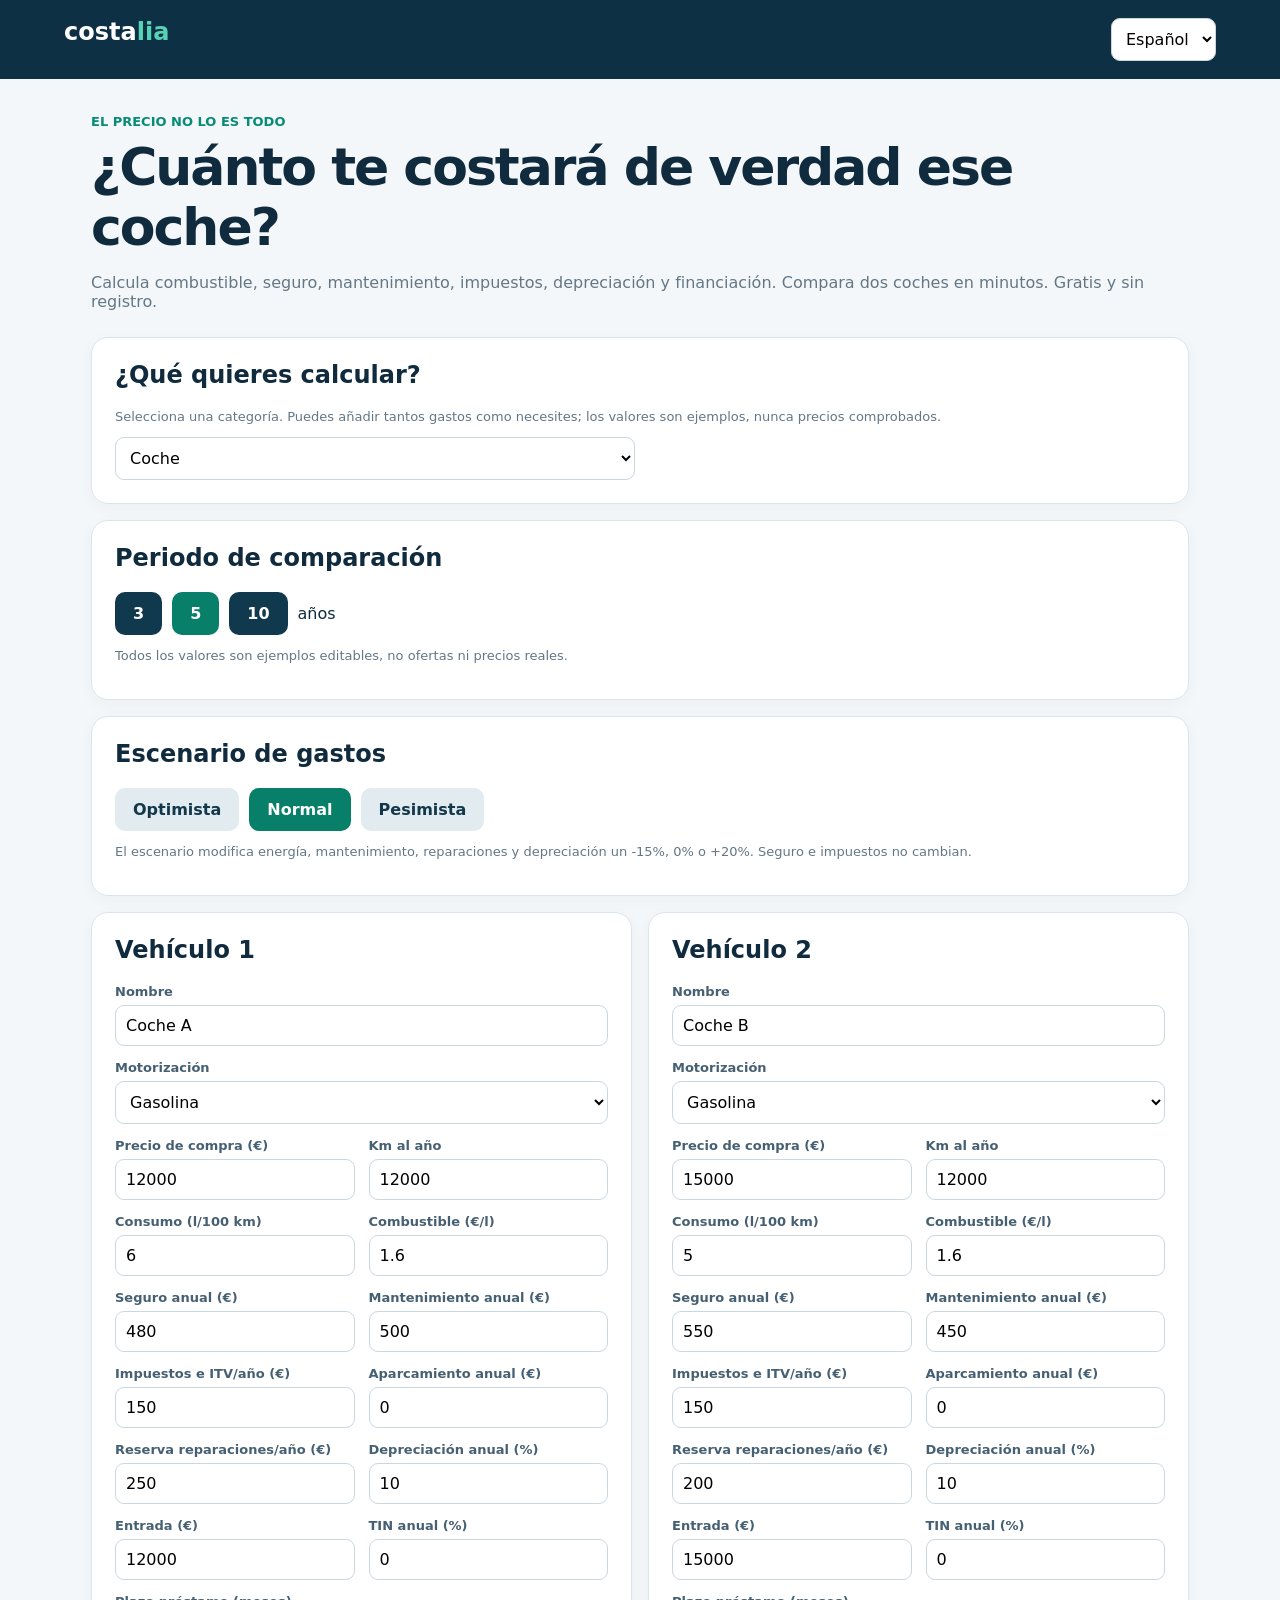
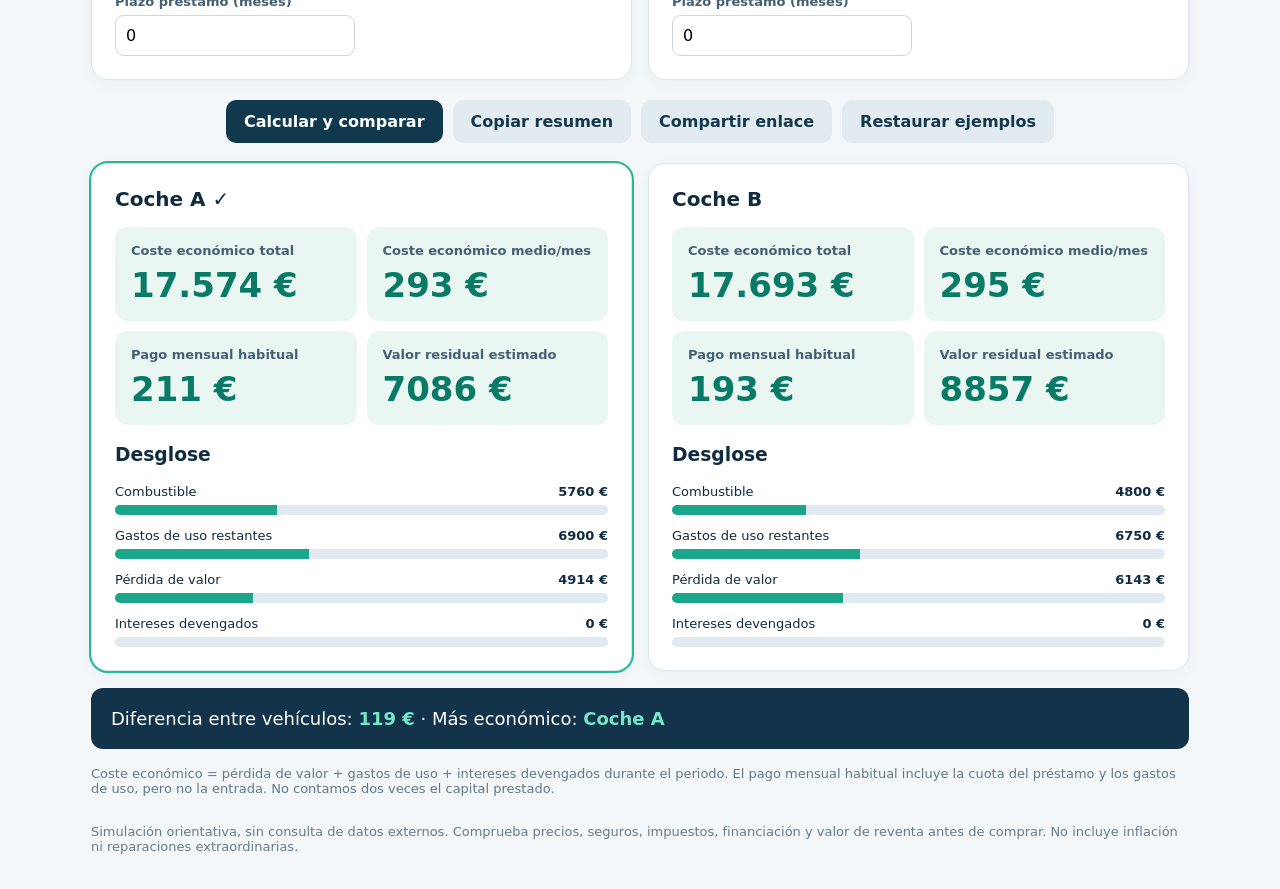
==== index.html @ 15e5c31d "Fix startup order for universal cost calculator" ====
<!doctype html><html lang="es"><head><meta charset="utf-8"><meta name="viewport" content="width=device-width,initial-scale=1"><title>Costalia | Descubre lo que cuesta de verdad</title><meta name="description" content="Calcula el coste real de coches, motos, vivienda, tecnología, electrodomésticos y cualquier compra. Compara opciones."><style>
*{box-sizing:border-box}body{margin:0;background:#f4f7f9;color:#102b3d;font:16px system-ui,sans-serif}header{background:#0e3045;color:white;padding:18px 5%;display:flex;justify-content:space-between}header strong{font-size:24px}header strong span{color:#55d3b4}select,button,input{font:inherit}select,input{width:100%;padding:10px;border:1px solid #cbd7df;border-radius:9px;background:white}header select{width:auto}main{max-width:1130px;margin:35px auto;padding:0 16px}h1{font-size:clamp(30px,5vw,52px);letter-spacing:-2px;margin:8px 0}h2{margin-top:0}.muted,.note{color:#647785}.note{font-size:13px}.hero{margin-bottom:26px}.eyebrow{font-size:13px;color:#078b75;font-weight:800;text-transform:uppercase}.cards{display:grid;grid-template-columns:repeat(2,minmax(0,1fr));gap:16px}.panel{background:white;border-radius:17px;padding:23px;border:1px solid #dce5eb;box-shadow:0 4px 16px #172d4109}.fields{display:grid;grid-template-columns:repeat(2,minmax(0,1fr));gap:14px}label{font-size:13px;font-weight:650;display:block;color:#466073;margin-bottom:6px}.wide{grid-column:span 2}.row{display:flex;gap:10px;align-items:center;flex-wrap:wrap}.actions{justify-content:center;margin:20px 0}button{border:0;border-radius:10px;background:#11394d;color:white;padding:12px 18px;cursor:pointer;font-weight:700}.ghost{background:#e1ebf0;color:#14384b}.active{background:#087f69}.metric{padding:16px;border-radius:12px;background:#eaf6f2}.metric strong{display:block;font-size:clamp(23px,3vw,34px);color:#087a65;margin-top:7px}.results{margin-top:18px}.result-card h2{font-size:20px}.stats{display:grid;grid-template-columns:1fr 1fr;gap:10px}.winner{outline:2px solid #26b995}.bar{height:10px;background:#e1eaf0;border-radius:8px;overflow:hidden}.bar i{height:100%;display:block;background:#1ba58b}.line{display:flex;justify-content:space-between;font-size:13px;margin:13px 0 6px}.summary{background:#123349;color:white;padding:20px;border-radius:12px;margin:17px 0;font-size:18px}.summary b{color:#76e6c9}.warning{background:#fff5db;padding:16px;border-radius:10px}.foot{font-size:13px;color:#687b88;margin:28px 0}@media(max-width:720px){.cards{grid-template-columns:1fr}.panel{padding:17px}}
</style></head><body><header><strong>costa<span>lia</span></strong><select id="lang" aria-label="Language"><option value="es">Español</option><option value="ca">Català</option><option value="en">English</option></select></header><main>
<div class="hero"><div class="eyebrow" data-t="sub">El precio no lo es todo</div><h1 data-t="title">¿Cuánto te costará de verdad ese coche?</h1><p class="muted" data-t="intro">Calcula combustible, seguro, mantenimiento, impuestos, depreciación y financiación. Compara dos coches en minutos. Gratis y sin registro.</p></div>
<div class="panel" style="margin-bottom:16px"><h2 id="categoryTitle">¿Qué quieres calcular?</h2><p class="note" id="categoryHelp">Elige una categoría o usa el modo personalizado para cualquier compra.</p><div class="row"><select id="category" aria-label="Categoría" style="max-width:520px"></select><button id="addExpense" class="ghost" style="display:none">+ Añadir gasto</button></div></div><div class="panel"><h2 data-t="period">Periodo de comparación</h2><div class="row" id="periodButtons"><button data-y="3">3</button><button data-y="5" class="active">5</button><button data-y="10">10</button><span data-t="years">años</span></div><p class="note" data-t="examples">Todos los valores son ejemplos editables, no ofertas ni precios reales.</p></div>
<div class="panel" style="margin-top:16px"><h2 id="scenarioTitle">Escenario de gastos</h2><div class="row" id="scenarios"><button data-s="low" class="ghost">Optimista</button><button data-s="normal" class="active">Normal</button><button data-s="high" class="ghost">Pesimista</button></div><p class="note" id="scenarioNote">El escenario cambia el coste de energía, mantenimiento, reparaciones y la tasa de depreciación un -15%, 0% o +20%. No modifica el seguro ni los impuestos.</p></div><div id="forms" class="cards" style="margin-top:16px"></div><div id="generalForms" class="cards" style="margin-top:16px;display:none"></div><div class="row actions"><button id="calc" data-t="calculate">Calcular y comparar</button><button id="copy" class="ghost" data-t="copy">Copiar resumen</button><button id="share" class="ghost">Compartir enlace</button><button id="reset" class="ghost" data-t="reset">Restaurar ejemplos</button></div><div id="result" aria-live="polite"></div>
<p class="foot" data-t="legal">Simulación orientativa, sin consulta de datos externos. Comprueba precios, seguros, impuestos, financiación y valor de reventa antes de comprar. No incluye inflación ni reparaciones extraordinarias.</p></main><script>
const dict={
es:{sub:"El precio no lo es todo",title:"¿Cuánto te costará de verdad ese coche?",intro:"Calcula combustible, seguro, mantenimiento, impuestos, depreciación y financiación. Compara dos coches en minutos. Gratis y sin registro.",period:"Periodo de comparación",years:"años",examples:"Todos los valores son ejemplos editables, no ofertas ni precios reales.",calculate:"Calcular y comparar",copy:"Copiar resumen",reset:"Restaurar ejemplos",legal:"Simulación orientativa, sin consulta de datos externos. Comprueba precios, seguros, impuestos, financiación y valor de reventa antes de comprar. No incluye inflación ni reparaciones extraordinarias.",car:"Vehículo",name:"Nombre",price:"Precio de compra (€)",km:"Km al año",cons:"Consumo (l/100 km)",fuel:"Combustible (€/l)",insurance:"Seguro anual (€)",maintenance:"Mantenimiento anual (€)",tax:"Impuestos e ITV/año (€)",parking:"Aparcamiento anual (€)",repairs:"Reserva reparaciones/año (€)",deprec:"Depreciación anual (%)",down:"Entrada (€)",apr:"TIN anual (%)",term:"Plazo préstamo (meses)",total:"Coste económico total",monthly:"Coste económico medio/mes",cash:"Pago mensual habitual",residual:"Valor residual estimado",breakdown:"Desglose",fuelCost:"Combustible",other:"Gastos de uso restantes",loss:"Pérdida de valor",interest:"Intereses devengados",saving:"Diferencia entre vehículos",cheaper:"Más económico",formula:"Coste económico = pérdida de valor + gastos de uso + intereses devengados durante el periodo. El pago mensual habitual incluye la cuota del préstamo y los gastos de uso, pero no la entrada. No contamos dos veces el capital prestado.",invalid:"Revisa los campos: importes negativos, entrada mayor que el precio o préstamo sin plazo no son válidos.",copied:"¡Copiado!"},
ca:{sub:"El preu no ho és tot",title:"Quant et costarà de veritat aquest cotxe?",intro:"Calcula combustible, assegurança, manteniment, impostos, depreciació i finançament. Compara dos cotxes en minuts. Gratuït i sense registre.",period:"Període de comparació",years:"anys",examples:"Tots els valors són exemples editables, no ofertes ni preus reals.",calculate:"Calcula i compara",copy:"Copia el resum",reset:"Restaura exemples",legal:"Simulació orientativa, sense consulta de dades externes. Comprova preus, assegurances, impostos, finançament i valor de revenda abans de comprar. No inclou inflació ni reparacions extraordinàries.",car:"Vehicle",name:"Nom",price:"Preu de compra (€)",km:"Km anuals",cons:"Consum (l/100 km)",fuel:"Combustible (€/l)",insurance:"Assegurança anual (€)",maintenance:"Manteniment anual (€)",tax:"Impostos i ITV/any (€)",parking:"Aparcament anual (€)",repairs:"Reserva reparacions/any (€)",deprec:"Depreciació anual (%)",down:"Entrada (€)",apr:"TIN anual (%)",term:"Termini préstec (mesos)",total:"Cost econòmic total",monthly:"Cost econòmic mitjà/mes",cash:"Pagament mensual habitual",residual:"Valor residual estimat",breakdown:"Desglossament",fuelCost:"Combustible",other:"Altres despeses d'ús",loss:"Pèrdua de valor",interest:"Interessos meritats",saving:"Diferència entre vehicles",cheaper:"Més econòmic",formula:"Cost econòmic = pèrdua de valor + despeses d'ús + interessos meritats durant el període. El pagament mensual habitual inclou la quota del préstec i les despeses d'ús, però no l'entrada. No comptem dues vegades el capital prestat.",invalid:"Revisa els camps: imports negatius, entrada superior al preu o préstec sense termini no són vàlids.",copied:"Copiat!"},
en:{sub:"Purchase price isn't everything",title:"What will that car really cost?",intro:"Estimate fuel, insurance, maintenance, taxes, depreciation and financing. Compare two cars in minutes. Free, no signup.",period:"Comparison period",years:"years",examples:"All numbers are editable examples, not live quotes.",calculate:"Calculate and compare",copy:"Copy summary",reset:"Reset examples",legal:"Illustrative estimate, no live data. Verify prices, insurance, taxes, financing and resale values before buying. Excludes inflation and unexpected repairs.",car:"Vehicle",name:"Name",price:"Purchase price (€)",km:"Km per year",cons:"Fuel use (l/100 km)",fuel:"Fuel (€/l)",insurance:"Annual insurance (€)",maintenance:"Annual maintenance (€)",tax:"Taxes and inspections/year (€)",parking:"Annual parking (€)",repairs:"Repairs allowance/year (€)",deprec:"Annual depreciation (%)",down:"Down payment (€)",apr:"Annual nominal rate (%)",term:"Loan term (months)",total:"Total economic cost",monthly:"Average economic cost/month",cash:"Typical monthly cash payment",residual:"Estimated resale value",breakdown:"Breakdown",fuelCost:"Fuel",other:"Other running costs",loss:"Depreciation",interest:"Accrued interest",saving:"Difference between vehicles",cheaper:"Cheaper vehicle",formula:"Economic cost = depreciation + running expenses + interest accrued during the period. Typical monthly cash payment includes loan payments and running expenses but excludes the down payment. Loan principal is not counted twice.",invalid:"Check your fields: negative amounts, down payment above the price or a loan without a term are invalid.",copied:"Copied!"}};
const base=[{name:"Coche A",price:12000,km:12000,cons:6,fuel:1.6,insurance:480,maintenance:500,tax:150,parking:0,repairs:250,deprec:10,down:12000,apr:0,term:0},{name:"Coche B",price:15000,km:12000,cons:5,fuel:1.6,insurance:550,maintenance:450,tax:150,parking:0,repairs:200,deprec:10,down:15000,apr:0,term:0}];
let vehicles=JSON.parse(JSON.stringify(base)),years=5,lang="es",latest=[],scenario="normal";
const el=id=>document.getElementById(id),t=k=>dict[lang][k],keys=["price","km","cons","fuel","insurance","maintenance","tax","parking","repairs","deprec","down","apr","term"],money=v=>new Intl.NumberFormat(lang==="ca"?"ca-ES":lang==="en"?"en-IE":"es-ES",{style:"currency",currency:"EUR",maximumFractionDigits:0}).format(v);
const esc=v=>String(v).replace(/[&<>"']/g,s=>({"&":"&amp;","<":"&lt;",">":"&gt;",'"':"&quot;","'":"&#39;"}[s]));
const driveModes={es:{gasolina:"Gasolina",diesel:"Diésel",electric:"Eléctrico"},ca:{gasolina:"Gasolina",diesel:"Dièsel",electric:"Elèctric"},en:{gasolina:"Petrol",diesel:"Diesel",electric:"Electric"}};
const scenarioNames={es:{low:"Optimista",normal:"Normal",high:"Pesimista"},ca:{low:"Optimista",normal:"Normal",high:"Pessimista"},en:{low:"Optimistic",normal:"Normal",high:"Pessimistic"}};
const scenFactor={low:0.85,normal:1,high:1.2};
const electricityLabels={es:["Consumo (kWh/100 km)","Electricidad (€/kWh)"],ca:["Consum (kWh/100 km)","Electricitat (€/kWh)"],en:["Consumption (kWh/100 km)","Electricity (€/kWh)"]};
function renderForms(){el("forms").innerHTML=vehicles.map((v,i)=>`<section class="panel"><h2>${t("car")} ${i+1}</h2><div class="fields"><div class="wide"><label for="name${i}">${t("name")}</label><input id="name${i}" data-i="${i}" data-k="name" value="${esc(v.name)}"></div><div class="wide"><label for="drive${i}">${lang==="ca"?"Motorizació":lang==="en"?"Powertrain":"Motorización"}</label><select id="drive${i}" data-drive="${i}">${Object.entries(driveModes[lang]).map(([key,label])=>`<option value="${key}" ${(v.drive||"gasolina")===key?"selected":""}>${label}</option>`).join("")}</select></div>${keys.map(k=>`<div><label for="${k}${i}">${(v.drive==="electric"&&(k==="cons"||k==="fuel"))?electricityLabels[lang][k==="cons"?0:1]:t(k)}</label><input type="number" min="0" step="any" id="${k}${i}" data-i="${i}" data-k="${k}" value="${v[k]}"></div>`).join("")}</div></section>`).join("");document.querySelectorAll("[data-drive]").forEach(select=>select.addEventListener("change",e=>{const i=Number(e.target.dataset.drive),prev=vehicles[i].drive||"gasolina";vehicles[i].drive=e.target.value;if((prev==="electric")!==(e.target.value==="electric")){vehicles[i].cons=e.target.value==="electric"?17:6;vehicles[i].fuel=e.target.value==="electric"?0.25:1.6;}renderForms();compute()}));document.querySelectorAll("#forms input").forEach(input=>input.addEventListener("input",e=>{const {i,k}=e.target.dataset;vehicles[Number(i)][k]=k==="name"?e.target.value:e.target.value===""?NaN:Number(e.target.value);compute()}));}
function calc(v){if(keys.some(k=>!Number.isFinite(v[k])||v[k]<0)||v.down>v.price||v.deprec>100||v.apr>100||v.term>1200||(v.price>v.down&&v.term===0))throw Error("invalid");const months=years*12,principal=v.price-v.down,rate=v.apr/1200;const payment=principal===0?0:rate===0?principal/v.term:principal*rate/(1-Math.pow(1+rate,-v.term));let balance=principal,interest=0,paid=0;for(let m=0;m<Math.min(months,v.term);m++){const inc=balance*rate;interest+=inc;const principalPaid=Math.min(balance,Math.max(0,payment-inc));balance=Math.max(0,balance-principalPaid);paid+=Math.min(payment,principalPaid+inc);}const factor=scenFactor[scenario];const fuelCost=v.km*v.cons/100*v.fuel*years*factor;const other=(v.insurance+v.tax+v.parking+(v.maintenance+v.repairs)*factor)*years;const residual=v.price*Math.pow(1-Math.min(100,v.deprec*factor)/100,years),loss=v.price-residual,total=fuelCost+other+loss+interest;return {total,monthly:total/months,cash:(fuelCost+other)/months+payment,residual,fuelCost,other,loss,interest,payment,loanBalance:balance};}
function annualTable(){const names=lang==="ca"?["Any","Vehicle A","Vehicle B"]:lang==="en"?["Year","Vehicle A","Vehicle B"]:["Año","Vehículo A","Vehículo B"];let rows="";for(let y=1;y<=years;y++){const oldYears=years;years=y;let a,b;try{a=calc(vehicles[0]);b=calc(vehicles[1]);}finally{years=oldYears;}rows+=`<tr><td>${y}</td><td>${money(a.total)}</td><td>${money(b.total)}</td></tr>`;}return `<div class="panel" style="margin-top:18px;overflow:auto"><h2>${lang==="ca"?"Evolució per anys":lang==="en"?"Year-by-year comparison":"Evolución por años"}</h2><table style="width:100%;border-collapse:collapse;text-align:left"><thead><tr>${names.map(n=>`<th style="padding:12px;border-bottom:1px solid #ddd">${n}</th>`).join("")}</tr></thead><tbody>${rows.replaceAll("<td>","<td style='padding:12px;border-bottom:1px solid #eee'>")}</tbody></table></div>`}
function compute(){try{latest=vehicles.map(calc);const winner=latest[0].total<=latest[1].total?0:1;el("result").innerHTML=`<div class="cards results">${latest.map((r,i)=>`<div class="panel result-card ${i===winner?"winner":""}"><h2>${esc(vehicles[i].name)} ${i===winner?"✓":""}</h2><div class="stats">${[["total",r.total],["monthly",r.monthly],["cash",r.cash],["residual",r.residual]].map(([k,n])=>`<div class="metric"><label>${t(k)}</label><strong>${money(n)}</strong></div>`).join("")}</div><h3>${t("breakdown")}</h3>${[["fuelCost",r.fuelCost],["other",r.other],["loss",r.loss],["interest",r.interest]].map(([k,n])=>`<div class="line"><span>${t(k)}</span><b>${money(n)}</b></div><div class="bar"><i style="width:${r.total>0?Math.min(100,n/r.total*100):0}%"></i></div>`).join("")}</div>`).join("")}</div><div class="summary">${t("saving")}: <b>${money(Math.abs(latest[0].total-latest[1].total))}</b> · ${t("cheaper")}: <b>${esc(vehicles[winner].name)}</b></div><p class="note">${t("formula")}</p>`;}catch(e){latest=[];el("result").innerHTML=`<p class="warning">${t("invalid")}</p>`;}}
function translate(){document.documentElement.lang=lang;el("scenarioTitle").textContent=lang==="ca"?"Escenari de despeses":lang==="en"?"Cost scenario":"Escenario de gastos";el("scenarioNote").textContent=lang==="ca"?"L'escenari modifica energia, manteniment, reparacions i depreciació: -15%, 0% o +20%. No modifica assegurança ni impostos.":lang==="en"?"Scenarios change energy, maintenance, repairs and depreciation by -15%, 0%, or +20%. Insurance and taxes stay unchanged.":"El escenario modifica energía, mantenimiento, reparaciones y depreciación un -15%, 0% o +20%. Seguro e impuestos no cambian.";document.querySelectorAll("[data-s]").forEach(b=>b.textContent=scenarioNames[lang][b.dataset.s]);el("share").textContent=lang==="ca"?"Comparteix l'enllaç":lang==="en"?"Share link":"Compartir enlace";document.querySelectorAll("[data-t]").forEach(e=>e.textContent=t(e.dataset.t));renderForms();if(typeof refreshGeneral==="function")refreshGeneral();compute();}
el("scenarios").onclick=e=>{const b=e.target.closest("[data-s]");if(!b)return;scenario=b.dataset.s;document.querySelectorAll("[data-s]").forEach(x=>{x.classList.toggle("active",x===b);x.classList.toggle("ghost",x!==b)});runCalculator()};el("share").onclick=async()=>{const p=new URLSearchParams();p.set("state",JSON.stringify({vehicles,years,lang,scenario}));const url=location.origin+location.pathname+"?"+p.toString();try{await navigator.clipboard.writeText(url);el("share").textContent=lang==="ca"?"Enllaç copiat!":lang==="en"?"Link copied!":"¡Enlace copiado!";setTimeout(()=>translate(),1800)}catch(e){prompt("URL",url)}};el("lang").onchange=e=>{lang=e.target.value;translate()};el("periodButtons").onclick=e=>{const b=e.target.closest("[data-y]");if(!b)return;years=Number(b.dataset.y);document.querySelectorAll("[data-y]").forEach(x=>x.classList.toggle("active",x===b));runCalculator()};el("calc").onclick=()=>{runCalculator();el("result").scrollIntoView({behavior:"smooth"})};el("reset").onclick=()=>{vehicles=JSON.parse(JSON.stringify(base));generalItems=makeItems(category);refreshAll()};el("copy").onclick=async()=>{if(!latest.length)return;const summary=latest.map((v,i)=>vehicles[i].name+": "+money(v.total)+" / "+years+" "+t("years")+", "+money(v.monthly)+"/mes").join("\n");try{await navigator.clipboard.writeText(summary);el("copy").textContent=t("copied");setTimeout(()=>el("copy").textContent=t("copy"),2000)}catch(e){prompt(t("copy"),summary)}};try{const state=JSON.parse(new URLSearchParams(location.search).get("state")||"null");if(state&&Array.isArray(state.vehicles)&&state.vehicles.length===2&&state.vehicles.every(v=>keys.every(k=>typeof v[k]==="number"&&Number.isFinite(v[k]))&&typeof v.name==="string")){vehicles=state.vehicles;years=[3,5,10].includes(state.years)?state.years:5;lang=["es","ca","en"].includes(state.lang)?state.lang:"es";scenario=["low","normal","high"].includes(state.scenario)?state.scenario:"normal";el("lang").value=lang;document.querySelectorAll("[data-y]").forEach(b=>b.classList.toggle("active",Number(b.dataset.y)===years));document.querySelectorAll("[data-s]").forEach(b=>{b.classList.toggle("active",b.dataset.s===scenario);b.classList.toggle("ghost",b.dataset.s!==scenario)})}}catch(e){}

/* Universal ownership calculator, independent of automotive examples. */
const categories=["car","motorcycle","bicycle","escooter","home","rental","appliance","phone","computer","machinery","solar","subscription","other"];
const catLabels={
es:["Coche","Moto","Bicicleta","Patinete eléctrico","Comprar vivienda","Alquilar vivienda","Electrodoméstico","Móvil o tablet","Ordenador","Maquinaria o herramienta","Paneles solares","Suscripción o servicio","Otra compra (personalizado)"],
ca:["Cotxe","Moto","Bicicleta","Patinet elèctric","Comprar habitatge","Llogar habitatge","Electrodomèstic","Mòbil o tauleta","Ordinador","Maquinària o eina","Plaques solars","Subscripció o servei","Una altra compra (personalitzat)"],
en:["Car","Motorcycle","Bicycle","Electric scooter","Buy a home","Rent a home","Appliance","Phone or tablet","Computer","Machinery or equipment","Solar panels","Subscription or service","Other purchase (custom)"]};
const gLabels={
es:{title:"¿Qué quieres calcular?",help:"Selecciona una categoría. Puedes añadir tantos gastos como necesites; los valores son ejemplos, nunca precios comprobados.",name:"Nombre",price:"Compra o coste inicial (€)",residual:"Valor de reventa previsto al final (€)",down:"Entrada pagada (€)",apr:"Interés nominal anual (%)",term:"Plazo del préstamo (meses)",expense:"Concepto",amount:"Importe (€)",frequency:"Frecuencia",one:"Una vez",year:"Cada año",month:"Cada mes",use:"Por uso",uses:"Usos al año",add:"+ Añadir gasto",remove:"Quitar",compare:"Comparación personalizada",note:"No se inventan precios: los costes introducidos son tuyos. Los escenarios modifican un 15% a la baja o un 20% al alza los gastos recurrentes variables, no los impuestos ni el coste inicial.",invalid:"Revisa que los importes sean válidos, la entrada no supere el precio y los plazos sean correctos.",resaleHint:"La reventa debe ser menor o igual que el coste inicial.",economic:"Coste económico total",monthcost:"Coste medio mensual",difference:"Diferencia",cheapest:"Opción más económica",breakdown:"Gastos acumulados",initial:"Pérdida de valor / coste inicial",financing:"Intereses del préstamo",average:"Gasto de uso mensual medio",nominal:"Proyección orientativa: sin inflación y sin verificación de precios reales."},
ca:{title:"Què vols calcular?",help:"Selecciona una categoria. Pots afegir tantes despeses com necessitis; els valors són exemples, mai preus comprovats.",name:"Nom",price:"Compra o cost inicial (€)",residual:"Valor de revenda previst al final (€)",down:"Entrada pagada (€)",apr:"Interès nominal anual (%)",term:"Termini del préstec (mesos)",expense:"Concepte",amount:"Import (€)",frequency:"Freqüència",one:"Una vegada",year:"Cada any",month:"Cada mes",use:"Per ús",uses:"Usos anuals",add:"+ Afegeix despesa",remove:"Treu",compare:"Comparació personalitzada",note:"No s'inventen preus: les despeses introduïdes són teves. Els escenaris modifiquen un 15% a la baixa o un 20% a l'alça les despeses recurrents variables, no els impostos ni el cost inicial.",invalid:"Revisa que els imports siguin vàlids, l'entrada no superi el preu i els terminis siguin correctes.",resaleHint:"La revenda ha de ser inferior o igual al cost inicial.",economic:"Cost econòmic total",monthcost:"Cost mitjà mensual",difference:"Diferència",cheapest:"Opció més econòmica",breakdown:"Despeses acumulades",initial:"Pèrdua de valor / cost inicial",financing:"Interessos del préstec",average:"Despesa d'ús mensual mitjana",nominal:"Projecció orientativa: sense inflació ni verificació de preus reals."},
en:{title:"What would you like to calculate?",help:"Choose a category. Add as many expenses as you need; values are examples, never verified live prices.",name:"Name",price:"Purchase or initial cost (€)",residual:"Expected resale value at end (€)",down:"Down payment (€)",apr:"Annual nominal interest (%)",term:"Loan term (months)",expense:"Expense",amount:"Amount (€)",frequency:"Frequency",one:"One-time",year:"Per year",month:"Per month",use:"Per use",uses:"Uses per year",add:"+ Add expense",remove:"Remove",compare:"Custom comparison",note:"No prices are fabricated: inputs are yours. Scenarios decrease variable recurring expenses by 15% or increase them by 20%, not taxes or initial costs.",invalid:"Check amounts, down payment and loan term.",resaleHint:"Resale value cannot exceed purchase cost.",economic:"Total economic cost",monthcost:"Average monthly cost",difference:"Difference",cheapest:"Lower cost",breakdown:"Accumulated expenses",initial:"Depreciation / initial cost",financing:"Loan interest",average:"Average monthly running expense",nominal:"Illustrative projection: no inflation or verified prices."}};
const genericPresets={
motorcycle:[["Seguro",350,"year"],["Combustible",750,"year"],["Mantenimiento",350,"year"],["Impuestos",90,"year"]],
bicycle:[["Mantenimiento",160,"year"],["Accesorios",80,"year"]],
escooter:[["Electricidad",35,"year"],["Mantenimiento",75,"year"]],
home:[["Notaría y registro",1800,"one"],["Impuestos de compra",7000,"one"],["Comunidad",75,"month"],["IBI",400,"year"],["Mantenimiento",900,"year"],["Suministros",130,"month"]],
rental:[["Alquiler",850,"month"],["Suministros",130,"month"],["Seguro",150,"year"]],
appliance:[["Electricidad",70,"year"],["Reparaciones",45,"year"]],
phone:[["Tarifa móvil",15,"month"],["Reparaciones",45,"year"]],
computer:[["Electricidad",25,"year"],["Software",90,"year"]],
machinery:[["Energía o combustible",350,"year"],["Mantenimiento",250,"year"]],
solar:[["Mantenimiento",130,"year"]],
subscription:[["Cuota",15,"month"]],
other:[["Mantenimiento",50,"year"]]};
let category="car";
function makeItems(cat){const source=genericPresets[cat]||genericPresets.other;return [0,1].map(i=>({name:catLabels.es[categories.indexOf(cat)]+" "+(i+1),price:cat==="rental"||cat==="subscription"?0:cat==="home"?150000:cat==="machinery"?3000:cat==="solar"?6000:cat==="motorcycle"?4000:cat==="phone"?650:cat==="computer"?900:cat==="appliance"?600:cat==="bicycle"?700:cat==="escooter"?400:1000,residual:0,down:cat==="rental"||cat==="subscription"?0:cat==="home"?150000:cat==="machinery"?3000:cat==="solar"?6000:cat==="motorcycle"?4000:cat==="phone"?650:cat==="computer"?900:cat==="appliance"?600:cat==="bicycle"?700:cat==="escooter"?400:1000,apr:0,term:0,uses:12,expenses:source.map(([name,amount,frequency])=>({name,amount,frequency}))}));}
let generalItems=makeItems("other");
function inputsGeneral(item,i){const field=(key,step="any")=>`<div><label for="g-${key}-${i}">${gLabels[lang][key]}</label><input id="g-${key}-${i}" type="number" min="0" step="${step}" data-item="${i}" data-field="${key}" value="${item[key]}"></div>`;return `<section class="panel"><h2>${i+1}. ${gLabels[lang].compare}</h2><div class="fields"><div class="wide"><label for="g-name-${i}">${gLabels[lang].name}</label><input id="g-name-${i}" data-item="${i}" data-field="name" value="${esc(item.name)}"></div>${["price","residual","down","apr","term","uses"].map(key=>field(key)).join("")}</div><h3>${gLabels[lang].breakdown}</h3><div class="expenseRows">${item.expenses.map((e,j)=>`<div style="border-top:1px solid #e2e8ed;padding:12px 0"><div class="fields"><div><label>${gLabels[lang].expense}</label><input data-item="${i}" data-exp="${j}" data-ek="name" value="${esc(e.name)}"></div><div><label>${gLabels[lang].amount}</label><input type="number" min="0" step="any" data-item="${i}" data-exp="${j}" data-ek="amount" value="${e.amount}"></div><div><label>${gLabels[lang].frequency}</label><select data-item="${i}" data-exp="${j}" data-ek="frequency">${["one","year","month","use"].map(f=>`<option value="${f}" ${e.frequency===f?"selected":""}>${gLabels[lang][f]}</option>`).join("")}</select></div><div style="display:flex;align-items:end"><button type="button" class="ghost" data-remove-item="${i}" data-remove-exp="${j}">${gLabels[lang].remove}</button></div></div></div>`).join("")}</div><button class="ghost" type="button" data-add="${i}">${gLabels[lang].add}</button></section>`;}
function refreshGeneral(){el("categoryTitle").textContent=gLabels[lang].title;el("categoryHelp").textContent=gLabels[lang].help;el("addExpense").style.display="none";el("category").innerHTML=categories.map((c,i)=>`<option value="${c}" ${c===category?"selected":""}>${catLabels[lang][i]}</option>`).join("");el("forms").style.display=category==="car"?"grid":"none";el("generalForms").style.display=category==="car"?"none":"grid";if(category==="car")return;el("generalForms").innerHTML=generalItems.map(inputsGeneral).join("");el("generalForms").querySelectorAll("[data-field]").forEach(input=>input.addEventListener("input",e=>{let item=generalItems[Number(e.target.dataset.item)],key=e.target.dataset.field;item[key]=key==="name"?e.target.value:e.target.value===""?NaN:Number(e.target.value);if(key==="price"&&item.down>item.price)item.down=item.price;computeGeneric()}));el("generalForms").querySelectorAll("[data-ek]").forEach(input=>input.addEventListener("input",e=>{const x=e.target.dataset;generalItems[Number(x.item)].expenses[Number(x.exp)][x.ek]=x.ek==="amount"?(e.target.value===""?NaN:Number(e.target.value)):e.target.value;computeGeneric()}));el("generalForms").querySelectorAll("[data-ek=frequency]").forEach(input=>input.addEventListener("change",e=>{const x=e.target.dataset;generalItems[Number(x.item)].expenses[Number(x.exp)].frequency=e.target.value;computeGeneric()}));el("generalForms").querySelectorAll("[data-add]").forEach(btn=>btn.onclick=()=>{generalItems[Number(btn.dataset.add)].expenses.push({name:"Extra",amount:0,frequency:"year"});refreshGeneral();computeGeneric()});el("generalForms").querySelectorAll("[data-remove-exp]").forEach(btn=>btn.onclick=()=>{generalItems[Number(btn.dataset.removeItem)].expenses.splice(Number(btn.dataset.removeExp),1);refreshGeneral();computeGeneric()});}
function generalCalc(item){
if(![item.price,item.residual,item.down,item.apr,item.term,item.uses].every(n=>Number.isFinite(n)&&n>=0)||item.residual>item.price||item.down>item.price||item.apr>100||item.term>1200||(item.price>item.down&&item.term===0)||item.expenses.some(e=>!Number.isFinite(e.amount)||e.amount<0||!["one","year","month","use"].includes(e.frequency)))throw Error("invalid");
const principal=item.price-item.down,r=item.apr/1200,months=years*12,payment=principal===0?0:r===0?principal/item.term:principal*r/(1-Math.pow(1+r,-item.term));let balance=principal,interest=0;for(let j=0;j<Math.min(months,item.term);j++){const charge=balance*r;interest+=charge;balance=Math.max(0,balance-(payment-charge));}
const factor=scenFactor[scenario];const items=item.expenses.map(e=>{const base=e.amount*(e.frequency==="month"?months:e.frequency==="year"?years:e.frequency==="use"?item.uses*years:1);const amount=base*(e.frequency==="one"?1:factor);return {name:e.name,amount};});const running=items.reduce((a,b)=>a+b.amount,0);const initial=item.price-item.residual;const total=initial+running+interest;return {total,monthly:total/months,cash:running/months+payment,residual:item.residual,initial,interest,running,items};}
function computeGeneric(){try{latest=generalItems.map(generalCalc);const winner=latest[0].total<=latest[1].total?0:1;el("result").innerHTML=`<div class="cards results">${latest.map((r,i)=>`<section class="panel ${i===winner?"winner":""}"><h2>${esc(generalItems[i].name)} ${i===winner?"✓":""}</h2><div class="stats"><div class="metric"><label>${gLabels[lang].economic}</label><strong>${money(r.total)}</strong></div><div class="metric"><label>${gLabels[lang].monthcost}</label><strong>${money(r.monthly)}</strong></div></div><div class="line"><span>${gLabels[lang].initial}</span><b>${money(r.initial)}</b></div><div class="line"><span>${gLabels[lang].financing}</span><b>${money(r.interest)}</b></div>${r.items.map(e=>`<div class="line"><span>${esc(e.name)}</span><b>${money(e.amount)}</b></div>`).join("")}<p class="note">${gLabels[lang].average}: ${money(r.running/(12*years))}</p></section>`).join("")}</div><div class="summary">${gLabels[lang].difference}: <b>${money(Math.abs(latest[0].total-latest[1].total))}</b> · ${gLabels[lang].cheapest}: <b>${esc(generalItems[winner].name)}</b></div><p class="note">${gLabels[lang].note} ${gLabels[lang].nominal}</p>`;}catch(e){latest=[];el("result").innerHTML=`<div class="warning">${gLabels[lang].invalid}</div>`;}}
function runCalculator(){if(category==="car")compute();else computeGeneric()}
function refreshAll(){translate();refreshGeneral();runCalculator()}
el("category").onchange=e=>{category=e.target.value;generalItems=makeItems(category);refreshGeneral();runCalculator()};
const originalTranslate=translate;translate=function(){originalTranslate();refreshGeneral();runCalculator()};
const originalReset=el("reset").onclick;el("reset").onclick=()=>{originalReset();runCalculator()};
const oldShare=el("share").onclick;el("share").onclick=async()=>{if(category==="car")return oldShare();const url=new URL(location.href);url.searchParams.set("general",JSON.stringify({category,items:generalItems,years,lang,scenario}));try{await navigator.clipboard.writeText(url.toString());el("share").textContent=gLabels[lang].copy||"✓"}catch(e){prompt("URL",url.toString())}};
const oldCopy=el("copy").onclick;el("copy").onclick=async()=>{if(category==="car")return oldCopy();if(!latest.length)return;const output=latest.map((r,i)=>generalItems[i].name+": "+money(r.total)+" / "+years+" "+t("years")).join("\n");try{await navigator.clipboard.writeText(output);el("copy").textContent=t("copied")}catch(e){prompt("Copy",output)}};
try{const saved=JSON.parse(new URLSearchParams(location.search).get("general")||"null");if(saved&&categories.includes(saved.category)&&saved.category!=="car"&&Array.isArray(saved.items)&&saved.items.length===2&&saved.items.every(x=>Array.isArray(x.expenses)&&x.expenses.length<=100)){category=saved.category;generalItems=saved.items;years=[3,5,10].includes(saved.years)?saved.years:5;lang=["es","ca","en"].includes(saved.lang)?saved.lang:"es";scenario=["low","normal","high"].includes(saved.scenario)?saved.scenario:"normal";el("lang").value=lang;document.querySelectorAll("[data-y]").forEach(b=>b.classList.toggle("active",Number(b.dataset.y)===years));document.querySelectorAll("[data-s]").forEach(b=>{b.classList.toggle("active",b.dataset.s===scenario);b.classList.toggle("ghost",b.dataset.s!==scenario)})}}catch(e){}
refreshAll();
</script></body></html>
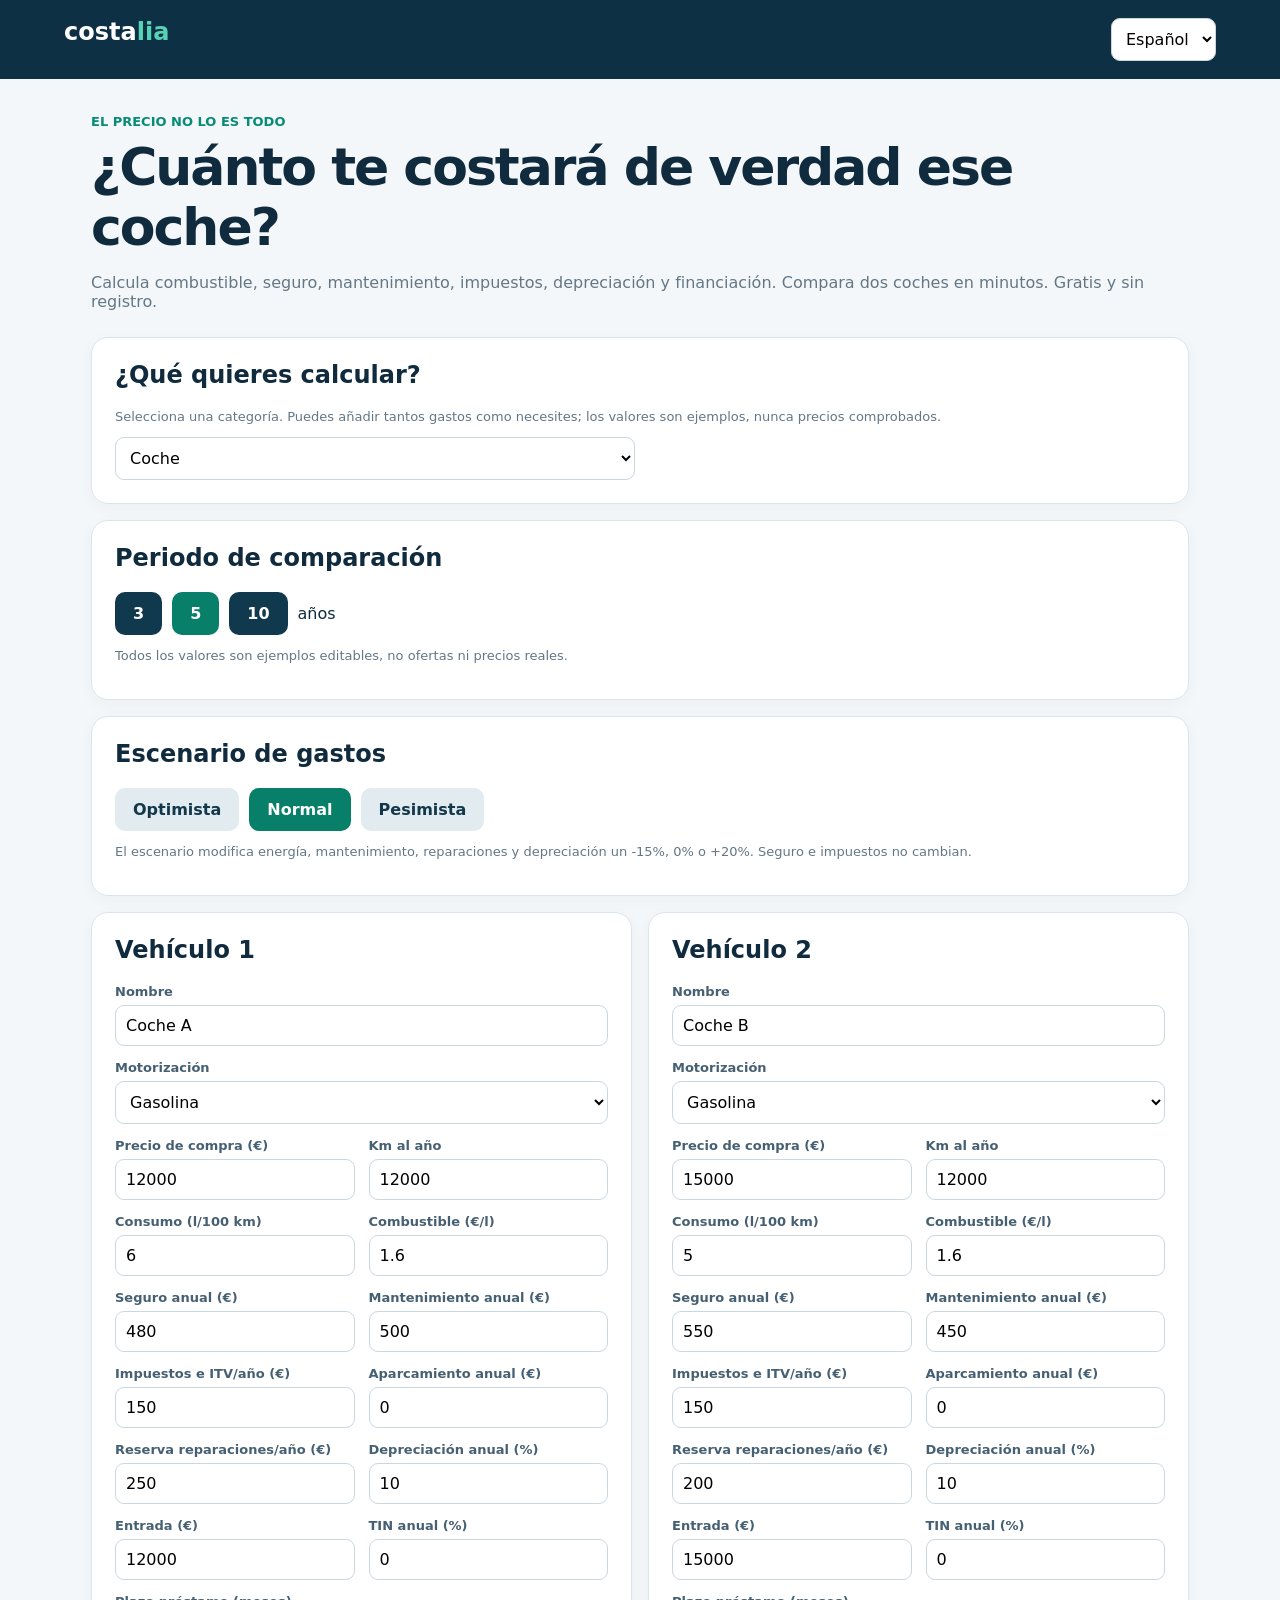
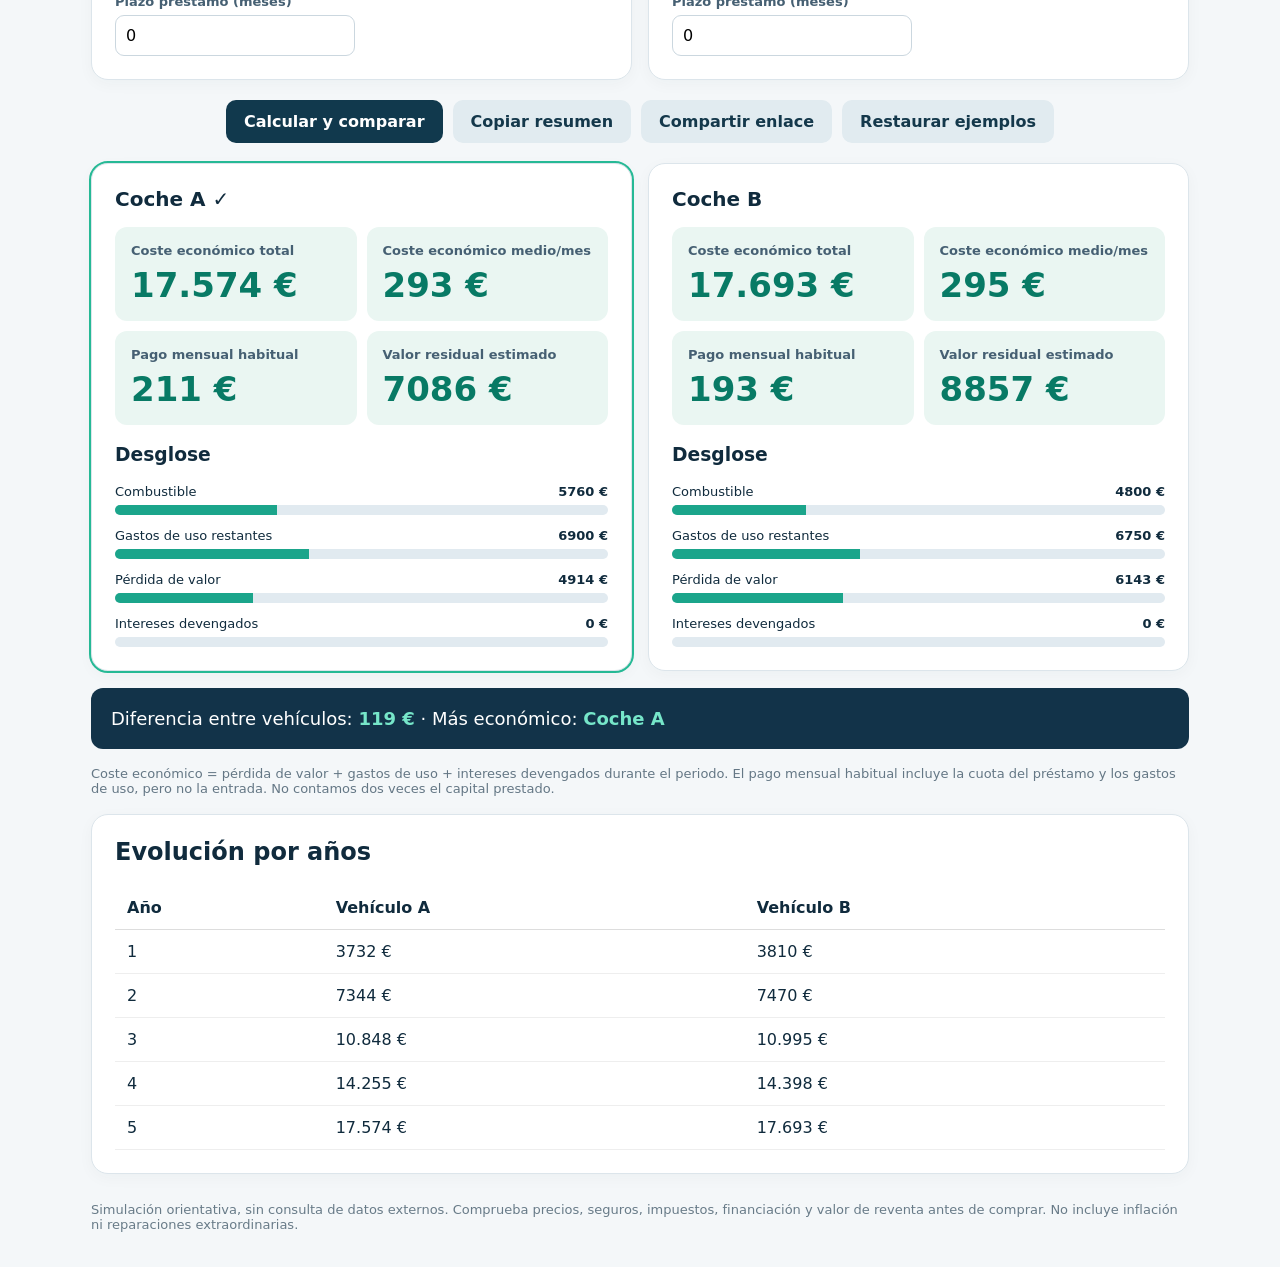
==== commit 74c9d07c: "Audit Costalia: restore yearly totals, clarify universal scope and correct general calculator state" ====
--- a/index.html
+++ b/index.html
@@ -1,14 +1,14 @@
 <!doctype html><html lang="es"><head><meta charset="utf-8"><meta name="viewport" content="width=device-width,initial-scale=1"><title>Costalia | Descubre lo que cuesta de verdad</title><meta name="description" content="Calcula el coste real de coches, motos, vivienda, tecnología, electrodomésticos y cualquier compra. Compara opciones."><style>
 *{box-sizing:border-box}body{margin:0;background:#f4f7f9;color:#102b3d;font:16px system-ui,sans-serif}header{background:#0e3045;color:white;padding:18px 5%;display:flex;justify-content:space-between}header strong{font-size:24px}header strong span{color:#55d3b4}select,button,input{font:inherit}select,input{width:100%;padding:10px;border:1px solid #cbd7df;border-radius:9px;background:white}header select{width:auto}main{max-width:1130px;margin:35px auto;padding:0 16px}h1{font-size:clamp(30px,5vw,52px);letter-spacing:-2px;margin:8px 0}h2{margin-top:0}.muted,.note{color:#647785}.note{font-size:13px}.hero{margin-bottom:26px}.eyebrow{font-size:13px;color:#078b75;font-weight:800;text-transform:uppercase}.cards{display:grid;grid-template-columns:repeat(2,minmax(0,1fr));gap:16px}.panel{background:white;border-radius:17px;padding:23px;border:1px solid #dce5eb;box-shadow:0 4px 16px #172d4109}.fields{display:grid;grid-template-columns:repeat(2,minmax(0,1fr));gap:14px}label{font-size:13px;font-weight:650;display:block;color:#466073;margin-bottom:6px}.wide{grid-column:span 2}.row{display:flex;gap:10px;align-items:center;flex-wrap:wrap}.actions{justify-content:center;margin:20px 0}button{border:0;border-radius:10px;background:#11394d;color:white;padding:12px 18px;cursor:pointer;font-weight:700}.ghost{background:#e1ebf0;color:#14384b}.active{background:#087f69}.metric{padding:16px;border-radius:12px;background:#eaf6f2}.metric strong{display:block;font-size:clamp(23px,3vw,34px);color:#087a65;margin-top:7px}.results{margin-top:18px}.result-card h2{font-size:20px}.stats{display:grid;grid-template-columns:1fr 1fr;gap:10px}.winner{outline:2px solid #26b995}.bar{height:10px;background:#e1eaf0;border-radius:8px;overflow:hidden}.bar i{height:100%;display:block;background:#1ba58b}.line{display:flex;justify-content:space-between;font-size:13px;margin:13px 0 6px}.summary{background:#123349;color:white;padding:20px;border-radius:12px;margin:17px 0;font-size:18px}.summary b{color:#76e6c9}.warning{background:#fff5db;padding:16px;border-radius:10px}.foot{font-size:13px;color:#687b88;margin:28px 0}@media(max-width:720px){.cards{grid-template-columns:1fr}.panel{padding:17px}}
 </style></head><body><header><strong>costa<span>lia</span></strong><select id="lang" aria-label="Language"><option value="es">Español</option><option value="ca">Català</option><option value="en">English</option></select></header><main>
-<div class="hero"><div class="eyebrow" data-t="sub">El precio no lo es todo</div><h1 data-t="title">¿Cuánto te costará de verdad ese coche?</h1><p class="muted" data-t="intro">Calcula combustible, seguro, mantenimiento, impuestos, depreciación y financiación. Compara dos coches en minutos. Gratis y sin registro.</p></div>
+<div class="hero"><div class="eyebrow" data-t="sub">El precio de compra no lo es todo</div><h1 data-t="title">¿Cuánto te costará de verdad?</h1><p class="muted" data-t="intro">Calcula el coste real de coches, motos, viviendas, tecnología y cualquier compra. Compara dos opciones y descubre los gastos que no ves. Gratis y sin registro.</p></div>
 <div class="panel" style="margin-bottom:16px"><h2 id="categoryTitle">¿Qué quieres calcular?</h2><p class="note" id="categoryHelp">Elige una categoría o usa el modo personalizado para cualquier compra.</p><div class="row"><select id="category" aria-label="Categoría" style="max-width:520px"></select><button id="addExpense" class="ghost" style="display:none">+ Añadir gasto</button></div></div><div class="panel"><h2 data-t="period">Periodo de comparación</h2><div class="row" id="periodButtons"><button data-y="3">3</button><button data-y="5" class="active">5</button><button data-y="10">10</button><span data-t="years">años</span></div><p class="note" data-t="examples">Todos los valores son ejemplos editables, no ofertas ni precios reales.</p></div>
 <div class="panel" style="margin-top:16px"><h2 id="scenarioTitle">Escenario de gastos</h2><div class="row" id="scenarios"><button data-s="low" class="ghost">Optimista</button><button data-s="normal" class="active">Normal</button><button data-s="high" class="ghost">Pesimista</button></div><p class="note" id="scenarioNote">El escenario cambia el coste de energía, mantenimiento, reparaciones y la tasa de depreciación un -15%, 0% o +20%. No modifica el seguro ni los impuestos.</p></div><div id="forms" class="cards" style="margin-top:16px"></div><div id="generalForms" class="cards" style="margin-top:16px;display:none"></div><div class="row actions"><button id="calc" data-t="calculate">Calcular y comparar</button><button id="copy" class="ghost" data-t="copy">Copiar resumen</button><button id="share" class="ghost">Compartir enlace</button><button id="reset" class="ghost" data-t="reset">Restaurar ejemplos</button></div><div id="result" aria-live="polite"></div>
 <p class="foot" data-t="legal">Simulación orientativa, sin consulta de datos externos. Comprueba precios, seguros, impuestos, financiación y valor de reventa antes de comprar. No incluye inflación ni reparaciones extraordinarias.</p></main><script>
 const dict={
 es:{sub:"El precio no lo es todo",title:"¿Cuánto te costará de verdad ese coche?",intro:"Calcula combustible, seguro, mantenimiento, impuestos, depreciación y financiación. Compara dos coches en minutos. Gratis y sin registro.",period:"Periodo de comparación",years:"años",examples:"Todos los valores son ejemplos editables, no ofertas ni precios reales.",calculate:"Calcular y comparar",copy:"Copiar resumen",reset:"Restaurar ejemplos",legal:"Simulación orientativa, sin consulta de datos externos. Comprueba precios, seguros, impuestos, financiación y valor de reventa antes de comprar. No incluye inflación ni reparaciones extraordinarias.",car:"Vehículo",name:"Nombre",price:"Precio de compra (€)",km:"Km al año",cons:"Consumo (l/100 km)",fuel:"Combustible (€/l)",insurance:"Seguro anual (€)",maintenance:"Mantenimiento anual (€)",tax:"Impuestos e ITV/año (€)",parking:"Aparcamiento anual (€)",repairs:"Reserva reparaciones/año (€)",deprec:"Depreciación anual (%)",down:"Entrada (€)",apr:"TIN anual (%)",term:"Plazo préstamo (meses)",total:"Coste económico total",monthly:"Coste económico medio/mes",cash:"Pago mensual habitual",residual:"Valor residual estimado",breakdown:"Desglose",fuelCost:"Combustible",other:"Gastos de uso restantes",loss:"Pérdida de valor",interest:"Intereses devengados",saving:"Diferencia entre vehículos",cheaper:"Más económico",formula:"Coste económico = pérdida de valor + gastos de uso + intereses devengados durante el periodo. El pago mensual habitual incluye la cuota del préstamo y los gastos de uso, pero no la entrada. No contamos dos veces el capital prestado.",invalid:"Revisa los campos: importes negativos, entrada mayor que el precio o préstamo sin plazo no son válidos.",copied:"¡Copiado!"},
-ca:{sub:"El preu no ho és tot",title:"Quant et costarà de veritat aquest cotxe?",intro:"Calcula combustible, assegurança, manteniment, impostos, depreciació i finançament. Compara dos cotxes en minuts. Gratuït i sense registre.",period:"Període de comparació",years:"anys",examples:"Tots els valors són exemples editables, no ofertes ni preus reals.",calculate:"Calcula i compara",copy:"Copia el resum",reset:"Restaura exemples",legal:"Simulació orientativa, sense consulta de dades externes. Comprova preus, assegurances, impostos, finançament i valor de revenda abans de comprar. No inclou inflació ni reparacions extraordinàries.",car:"Vehicle",name:"Nom",price:"Preu de compra (€)",km:"Km anuals",cons:"Consum (l/100 km)",fuel:"Combustible (€/l)",insurance:"Assegurança anual (€)",maintenance:"Manteniment anual (€)",tax:"Impostos i ITV/any (€)",parking:"Aparcament anual (€)",repairs:"Reserva reparacions/any (€)",deprec:"Depreciació anual (%)",down:"Entrada (€)",apr:"TIN anual (%)",term:"Termini préstec (mesos)",total:"Cost econòmic total",monthly:"Cost econòmic mitjà/mes",cash:"Pagament mensual habitual",residual:"Valor residual estimat",breakdown:"Desglossament",fuelCost:"Combustible",other:"Altres despeses d'ús",loss:"Pèrdua de valor",interest:"Interessos meritats",saving:"Diferència entre vehicles",cheaper:"Més econòmic",formula:"Cost econòmic = pèrdua de valor + despeses d'ús + interessos meritats durant el període. El pagament mensual habitual inclou la quota del préstec i les despeses d'ús, però no l'entrada. No comptem dues vegades el capital prestat.",invalid:"Revisa els camps: imports negatius, entrada superior al preu o préstec sense termini no són vàlids.",copied:"Copiat!"},
-en:{sub:"Purchase price isn't everything",title:"What will that car really cost?",intro:"Estimate fuel, insurance, maintenance, taxes, depreciation and financing. Compare two cars in minutes. Free, no signup.",period:"Comparison period",years:"years",examples:"All numbers are editable examples, not live quotes.",calculate:"Calculate and compare",copy:"Copy summary",reset:"Reset examples",legal:"Illustrative estimate, no live data. Verify prices, insurance, taxes, financing and resale values before buying. Excludes inflation and unexpected repairs.",car:"Vehicle",name:"Name",price:"Purchase price (€)",km:"Km per year",cons:"Fuel use (l/100 km)",fuel:"Fuel (€/l)",insurance:"Annual insurance (€)",maintenance:"Annual maintenance (€)",tax:"Taxes and inspections/year (€)",parking:"Annual parking (€)",repairs:"Repairs allowance/year (€)",deprec:"Annual depreciation (%)",down:"Down payment (€)",apr:"Annual nominal rate (%)",term:"Loan term (months)",total:"Total economic cost",monthly:"Average economic cost/month",cash:"Typical monthly cash payment",residual:"Estimated resale value",breakdown:"Breakdown",fuelCost:"Fuel",other:"Other running costs",loss:"Depreciation",interest:"Accrued interest",saving:"Difference between vehicles",cheaper:"Cheaper vehicle",formula:"Economic cost = depreciation + running expenses + interest accrued during the period. Typical monthly cash payment includes loan payments and running expenses but excludes the down payment. Loan principal is not counted twice.",invalid:"Check your fields: negative amounts, down payment above the price or a loan without a term are invalid.",copied:"Copied!"}};
+ca:{sub:"El preu no ho és tot",title:"Quant et costarà de veritat?",intro:"Calcula el cost real de cotxes, motos, habitatges, tecnologia i qualsevol compra. Compara dues opcions i descobreix les despeses ocultes. Gratuït i sense registre.",period:"Període de comparació",years:"anys",examples:"Tots els valors són exemples editables, no ofertes ni preus reals.",calculate:"Calcula i compara",copy:"Copia el resum",reset:"Restaura exemples",legal:"Simulació orientativa, sense consulta de dades externes. Comprova preus, assegurances, impostos, finançament i valor de revenda abans de comprar. No inclou inflació ni reparacions extraordinàries.",car:"Vehicle",name:"Nom",price:"Preu de compra (€)",km:"Km anuals",cons:"Consum (l/100 km)",fuel:"Combustible (€/l)",insurance:"Assegurança anual (€)",maintenance:"Manteniment anual (€)",tax:"Impostos i ITV/any (€)",parking:"Aparcament anual (€)",repairs:"Reserva reparacions/any (€)",deprec:"Depreciació anual (%)",down:"Entrada (€)",apr:"TIN anual (%)",term:"Termini préstec (mesos)",total:"Cost econòmic total",monthly:"Cost econòmic mitjà/mes",cash:"Pagament mensual habitual",residual:"Valor residual estimat",breakdown:"Desglossament",fuelCost:"Combustible",other:"Altres despeses d'ús",loss:"Pèrdua de valor",interest:"Interessos meritats",saving:"Diferència entre vehicles",cheaper:"Més econòmic",formula:"Cost econòmic = pèrdua de valor + despeses d'ús + interessos meritats durant el període. El pagament mensual habitual inclou la quota del préstec i les despeses d'ús, però no l'entrada. No comptem dues vegades el capital prestat.",invalid:"Revisa els camps: imports negatius, entrada superior al preu o préstec sense termini no són vàlids.",copied:"Copiat!"},
+en:{sub:"Purchase price isn't everything",title:"What will it really cost?",intro:"Calculate the real costs of cars, motorcycles, homes, technology and almost any purchase. Compare two options and uncover hidden expenses. Free, no signup.",period:"Comparison period",years:"years",examples:"All numbers are editable examples, not live quotes.",calculate:"Calculate and compare",copy:"Copy summary",reset:"Reset examples",legal:"Illustrative estimate, no live data. Verify prices, insurance, taxes, financing and resale values before buying. Excludes inflation and unexpected repairs.",car:"Vehicle",name:"Name",price:"Purchase price (€)",km:"Km per year",cons:"Fuel use (l/100 km)",fuel:"Fuel (€/l)",insurance:"Annual insurance (€)",maintenance:"Annual maintenance (€)",tax:"Taxes and inspections/year (€)",parking:"Annual parking (€)",repairs:"Repairs allowance/year (€)",deprec:"Annual depreciation (%)",down:"Down payment (€)",apr:"Annual nominal rate (%)",term:"Loan term (months)",total:"Total economic cost",monthly:"Average economic cost/month",cash:"Typical monthly cash payment",residual:"Estimated resale value",breakdown:"Breakdown",fuelCost:"Fuel",other:"Other running costs",loss:"Depreciation",interest:"Accrued interest",saving:"Difference between vehicles",cheaper:"Cheaper vehicle",formula:"Economic cost = depreciation + running expenses + interest accrued during the period. Typical monthly cash payment includes loan payments and running expenses but excludes the down payment. Loan principal is not counted twice.",invalid:"Check your fields: negative amounts, down payment above the price or a loan without a term are invalid.",copied:"Copied!"}};
 const base=[{name:"Coche A",price:12000,km:12000,cons:6,fuel:1.6,insurance:480,maintenance:500,tax:150,parking:0,repairs:250,deprec:10,down:12000,apr:0,term:0},{name:"Coche B",price:15000,km:12000,cons:5,fuel:1.6,insurance:550,maintenance:450,tax:150,parking:0,repairs:200,deprec:10,down:15000,apr:0,term:0}];
 let vehicles=JSON.parse(JSON.stringify(base)),years=5,lang="es",latest=[],scenario="normal";
 const el=id=>document.getElementById(id),t=k=>dict[lang][k],keys=["price","km","cons","fuel","insurance","maintenance","tax","parking","repairs","deprec","down","apr","term"],money=v=>new Intl.NumberFormat(lang==="ca"?"ca-ES":lang==="en"?"en-IE":"es-ES",{style:"currency",currency:"EUR",maximumFractionDigits:0}).format(v);
@@ -20,8 +20,8 @@
 function renderForms(){el("forms").innerHTML=vehicles.map((v,i)=>`<section class="panel"><h2>${t("car")} ${i+1}</h2><div class="fields"><div class="wide"><label for="name${i}">${t("name")}</label><input id="name${i}" data-i="${i}" data-k="name" value="${esc(v.name)}"></div><div class="wide"><label for="drive${i}">${lang==="ca"?"Motorizació":lang==="en"?"Powertrain":"Motorización"}</label><select id="drive${i}" data-drive="${i}">${Object.entries(driveModes[lang]).map(([key,label])=>`<option value="${key}" ${(v.drive||"gasolina")===key?"selected":""}>${label}</option>`).join("")}</select></div>${keys.map(k=>`<div><label for="${k}${i}">${(v.drive==="electric"&&(k==="cons"||k==="fuel"))?electricityLabels[lang][k==="cons"?0:1]:t(k)}</label><input type="number" min="0" step="any" id="${k}${i}" data-i="${i}" data-k="${k}" value="${v[k]}"></div>`).join("")}</div></section>`).join("");document.querySelectorAll("[data-drive]").forEach(select=>select.addEventListener("change",e=>{const i=Number(e.target.dataset.drive),prev=vehicles[i].drive||"gasolina";vehicles[i].drive=e.target.value;if((prev==="electric")!==(e.target.value==="electric")){vehicles[i].cons=e.target.value==="electric"?17:6;vehicles[i].fuel=e.target.value==="electric"?0.25:1.6;}renderForms();compute()}));document.querySelectorAll("#forms input").forEach(input=>input.addEventListener("input",e=>{const {i,k}=e.target.dataset;vehicles[Number(i)][k]=k==="name"?e.target.value:e.target.value===""?NaN:Number(e.target.value);compute()}));}
 function calc(v){if(keys.some(k=>!Number.isFinite(v[k])||v[k]<0)||v.down>v.price||v.deprec>100||v.apr>100||v.term>1200||(v.price>v.down&&v.term===0))throw Error("invalid");const months=years*12,principal=v.price-v.down,rate=v.apr/1200;const payment=principal===0?0:rate===0?principal/v.term:principal*rate/(1-Math.pow(1+rate,-v.term));let balance=principal,interest=0,paid=0;for(let m=0;m<Math.min(months,v.term);m++){const inc=balance*rate;interest+=inc;const principalPaid=Math.min(balance,Math.max(0,payment-inc));balance=Math.max(0,balance-principalPaid);paid+=Math.min(payment,principalPaid+inc);}const factor=scenFactor[scenario];const fuelCost=v.km*v.cons/100*v.fuel*years*factor;const other=(v.insurance+v.tax+v.parking+(v.maintenance+v.repairs)*factor)*years;const residual=v.price*Math.pow(1-Math.min(100,v.deprec*factor)/100,years),loss=v.price-residual,total=fuelCost+other+loss+interest;return {total,monthly:total/months,cash:(fuelCost+other)/months+payment,residual,fuelCost,other,loss,interest,payment,loanBalance:balance};}
 function annualTable(){const names=lang==="ca"?["Any","Vehicle A","Vehicle B"]:lang==="en"?["Year","Vehicle A","Vehicle B"]:["Año","Vehículo A","Vehículo B"];let rows="";for(let y=1;y<=years;y++){const oldYears=years;years=y;let a,b;try{a=calc(vehicles[0]);b=calc(vehicles[1]);}finally{years=oldYears;}rows+=`<tr><td>${y}</td><td>${money(a.total)}</td><td>${money(b.total)}</td></tr>`;}return `<div class="panel" style="margin-top:18px;overflow:auto"><h2>${lang==="ca"?"Evolució per anys":lang==="en"?"Year-by-year comparison":"Evolución por años"}</h2><table style="width:100%;border-collapse:collapse;text-align:left"><thead><tr>${names.map(n=>`<th style="padding:12px;border-bottom:1px solid #ddd">${n}</th>`).join("")}</tr></thead><tbody>${rows.replaceAll("<td>","<td style='padding:12px;border-bottom:1px solid #eee'>")}</tbody></table></div>`}
-function compute(){try{latest=vehicles.map(calc);const winner=latest[0].total<=latest[1].total?0:1;el("result").innerHTML=`<div class="cards results">${latest.map((r,i)=>`<div class="panel result-card ${i===winner?"winner":""}"><h2>${esc(vehicles[i].name)} ${i===winner?"✓":""}</h2><div class="stats">${[["total",r.total],["monthly",r.monthly],["cash",r.cash],["residual",r.residual]].map(([k,n])=>`<div class="metric"><label>${t(k)}</label><strong>${money(n)}</strong></div>`).join("")}</div><h3>${t("breakdown")}</h3>${[["fuelCost",r.fuelCost],["other",r.other],["loss",r.loss],["interest",r.interest]].map(([k,n])=>`<div class="line"><span>${t(k)}</span><b>${money(n)}</b></div><div class="bar"><i style="width:${r.total>0?Math.min(100,n/r.total*100):0}%"></i></div>`).join("")}</div>`).join("")}</div><div class="summary">${t("saving")}: <b>${money(Math.abs(latest[0].total-latest[1].total))}</b> · ${t("cheaper")}: <b>${esc(vehicles[winner].name)}</b></div><p class="note">${t("formula")}</p>`;}catch(e){latest=[];el("result").innerHTML=`<p class="warning">${t("invalid")}</p>`;}}
-function translate(){document.documentElement.lang=lang;el("scenarioTitle").textContent=lang==="ca"?"Escenari de despeses":lang==="en"?"Cost scenario":"Escenario de gastos";el("scenarioNote").textContent=lang==="ca"?"L'escenari modifica energia, manteniment, reparacions i depreciació: -15%, 0% o +20%. No modifica assegurança ni impostos.":lang==="en"?"Scenarios change energy, maintenance, repairs and depreciation by -15%, 0%, or +20%. Insurance and taxes stay unchanged.":"El escenario modifica energía, mantenimiento, reparaciones y depreciación un -15%, 0% o +20%. Seguro e impuestos no cambian.";document.querySelectorAll("[data-s]").forEach(b=>b.textContent=scenarioNames[lang][b.dataset.s]);el("share").textContent=lang==="ca"?"Comparteix l'enllaç":lang==="en"?"Share link":"Compartir enlace";document.querySelectorAll("[data-t]").forEach(e=>e.textContent=t(e.dataset.t));renderForms();if(typeof refreshGeneral==="function")refreshGeneral();compute();}
+function compute(){try{latest=vehicles.map(calc);const winner=latest[0].total<=latest[1].total?0:1;el("result").innerHTML=`<div class="cards results">${latest.map((r,i)=>`<div class="panel result-card ${i===winner?"winner":""}"><h2>${esc(vehicles[i].name)} ${i===winner?"✓":""}</h2><div class="stats">${[["total",r.total],["monthly",r.monthly],["cash",r.cash],["residual",r.residual]].map(([k,n])=>`<div class="metric"><label>${t(k)}</label><strong>${money(n)}</strong></div>`).join("")}</div><h3>${t("breakdown")}</h3>${[["fuelCost",r.fuelCost],["other",r.other],["loss",r.loss],["interest",r.interest]].map(([k,n])=>`<div class="line"><span>${t(k)}</span><b>${money(n)}</b></div><div class="bar"><i style="width:${r.total>0?Math.min(100,n/r.total*100):0}%"></i></div>`).join("")}</div>`).join("")}</div><div class="summary">${t("saving")}: <b>${money(Math.abs(latest[0].total-latest[1].total))}</b> · ${t("cheaper")}: <b>${esc(vehicles[winner].name)}</b></div><p class="note">${t("formula")}</p>${annualTable()}`;}catch(e){latest=[];el("result").innerHTML=`<p class="warning">${t("invalid")}</p>`;}}
+function translate(){document.documentElement.lang=lang;el("scenarioTitle").textContent=lang==="ca"?"Escenari de despeses":lang==="en"?"Cost scenario":"Escenario de gastos";el("scenarioNote").textContent=lang==="ca"?"L'escenari modifica energia, manteniment, reparacions i depreciació: -15%, 0% o +20%. No modifica assegurança ni impostos.":lang==="en"?"Scenarios change energy, maintenance, repairs and depreciation by -15%, 0%, or +20%. Insurance and taxes stay unchanged.":"El escenario modifica energía, mantenimiento, reparaciones y depreciación un -15%, 0% o +20%. Seguro e impuestos no cambian.";document.querySelectorAll("[data-s]").forEach(b=>b.textContent=scenarioNames[lang][b.dataset.s]);el("share").textContent=lang==="ca"?"Comparteix l'enllaç":lang==="en"?"Share link":"Compartir enlace";document.querySelectorAll("[data-t]").forEach(e=>e.textContent=t(e.dataset.t));renderForms();if(typeof refreshGeneral==="function")refreshGeneral();runCalculator();}
 el("scenarios").onclick=e=>{const b=e.target.closest("[data-s]");if(!b)return;scenario=b.dataset.s;document.querySelectorAll("[data-s]").forEach(x=>{x.classList.toggle("active",x===b);x.classList.toggle("ghost",x!==b)});runCalculator()};el("share").onclick=async()=>{const p=new URLSearchParams();p.set("state",JSON.stringify({vehicles,years,lang,scenario}));const url=location.origin+location.pathname+"?"+p.toString();try{await navigator.clipboard.writeText(url);el("share").textContent=lang==="ca"?"Enllaç copiat!":lang==="en"?"Link copied!":"¡Enlace copiado!";setTimeout(()=>translate(),1800)}catch(e){prompt("URL",url)}};el("lang").onchange=e=>{lang=e.target.value;translate()};el("periodButtons").onclick=e=>{const b=e.target.closest("[data-y]");if(!b)return;years=Number(b.dataset.y);document.querySelectorAll("[data-y]").forEach(x=>x.classList.toggle("active",x===b));runCalculator()};el("calc").onclick=()=>{runCalculator();el("result").scrollIntoView({behavior:"smooth"})};el("reset").onclick=()=>{vehicles=JSON.parse(JSON.stringify(base));generalItems=makeItems(category);refreshAll()};el("copy").onclick=async()=>{if(!latest.length)return;const summary=latest.map((v,i)=>vehicles[i].name+": "+money(v.total)+" / "+years+" "+t("years")+", "+money(v.monthly)+"/mes").join("\n");try{await navigator.clipboard.writeText(summary);el("copy").textContent=t("copied");setTimeout(()=>el("copy").textContent=t("copy"),2000)}catch(e){prompt(t("copy"),summary)}};try{const state=JSON.parse(new URLSearchParams(location.search).get("state")||"null");if(state&&Array.isArray(state.vehicles)&&state.vehicles.length===2&&state.vehicles.every(v=>keys.every(k=>typeof v[k]==="number"&&Number.isFinite(v[k]))&&typeof v.name==="string")){vehicles=state.vehicles;years=[3,5,10].includes(state.years)?state.years:5;lang=["es","ca","en"].includes(state.lang)?state.lang:"es";scenario=["low","normal","high"].includes(state.scenario)?state.scenario:"normal";el("lang").value=lang;document.querySelectorAll("[data-y]").forEach(b=>b.classList.toggle("active",Number(b.dataset.y)===years));document.querySelectorAll("[data-s]").forEach(b=>{b.classList.toggle("active",b.dataset.s===scenario);b.classList.toggle("ghost",b.dataset.s!==scenario)})}}catch(e){}
 
 /* Universal ownership calculator, independent of automotive examples. */
@@ -48,22 +48,22 @@
 subscription:[["Cuota",15,"month"]],
 other:[["Mantenimiento",50,"year"]]};
 let category="car";
-function makeItems(cat){const source=genericPresets[cat]||genericPresets.other;return [0,1].map(i=>({name:catLabels.es[categories.indexOf(cat)]+" "+(i+1),price:cat==="rental"||cat==="subscription"?0:cat==="home"?150000:cat==="machinery"?3000:cat==="solar"?6000:cat==="motorcycle"?4000:cat==="phone"?650:cat==="computer"?900:cat==="appliance"?600:cat==="bicycle"?700:cat==="escooter"?400:1000,residual:0,down:cat==="rental"||cat==="subscription"?0:cat==="home"?150000:cat==="machinery"?3000:cat==="solar"?6000:cat==="motorcycle"?4000:cat==="phone"?650:cat==="computer"?900:cat==="appliance"?600:cat==="bicycle"?700:cat==="escooter"?400:1000,apr:0,term:0,uses:12,expenses:source.map(([name,amount,frequency])=>({name,amount,frequency}))}));}
+function makeItems(cat){const source=genericPresets[cat]||genericPresets.other;return [0,1].map(i=>({name:catLabels.es[categories.indexOf(cat)]+" "+(i+1),price:cat==="rental"||cat==="subscription"?0:cat==="home"?150000:cat==="machinery"?3000:cat==="solar"?6000:cat==="motorcycle"?4000:cat==="phone"?650:cat==="computer"?900:cat==="appliance"?600:cat==="bicycle"?700:cat==="escooter"?400:1000,residual:cat==="home"?150000:0,down:cat==="rental"||cat==="subscription"?0:cat==="home"?150000:cat==="machinery"?3000:cat==="solar"?6000:cat==="motorcycle"?4000:cat==="phone"?650:cat==="computer"?900:cat==="appliance"?600:cat==="bicycle"?700:cat==="escooter"?400:1000,apr:0,term:0,uses:12,expenses:source.map(([name,amount,frequency])=>({name,amount,frequency}))}));}
 let generalItems=makeItems("other");
 function inputsGeneral(item,i){const field=(key,step="any")=>`<div><label for="g-${key}-${i}">${gLabels[lang][key]}</label><input id="g-${key}-${i}" type="number" min="0" step="${step}" data-item="${i}" data-field="${key}" value="${item[key]}"></div>`;return `<section class="panel"><h2>${i+1}. ${gLabels[lang].compare}</h2><div class="fields"><div class="wide"><label for="g-name-${i}">${gLabels[lang].name}</label><input id="g-name-${i}" data-item="${i}" data-field="name" value="${esc(item.name)}"></div>${["price","residual","down","apr","term","uses"].map(key=>field(key)).join("")}</div><h3>${gLabels[lang].breakdown}</h3><div class="expenseRows">${item.expenses.map((e,j)=>`<div style="border-top:1px solid #e2e8ed;padding:12px 0"><div class="fields"><div><label>${gLabels[lang].expense}</label><input data-item="${i}" data-exp="${j}" data-ek="name" value="${esc(e.name)}"></div><div><label>${gLabels[lang].amount}</label><input type="number" min="0" step="any" data-item="${i}" data-exp="${j}" data-ek="amount" value="${e.amount}"></div><div><label>${gLabels[lang].frequency}</label><select data-item="${i}" data-exp="${j}" data-ek="frequency">${["one","year","month","use"].map(f=>`<option value="${f}" ${e.frequency===f?"selected":""}>${gLabels[lang][f]}</option>`).join("")}</select></div><div style="display:flex;align-items:end"><button type="button" class="ghost" data-remove-item="${i}" data-remove-exp="${j}">${gLabels[lang].remove}</button></div></div></div>`).join("")}</div><button class="ghost" type="button" data-add="${i}">${gLabels[lang].add}</button></section>`;}
-function refreshGeneral(){el("categoryTitle").textContent=gLabels[lang].title;el("categoryHelp").textContent=gLabels[lang].help;el("addExpense").style.display="none";el("category").innerHTML=categories.map((c,i)=>`<option value="${c}" ${c===category?"selected":""}>${catLabels[lang][i]}</option>`).join("");el("forms").style.display=category==="car"?"grid":"none";el("generalForms").style.display=category==="car"?"none":"grid";if(category==="car")return;el("generalForms").innerHTML=generalItems.map(inputsGeneral).join("");el("generalForms").querySelectorAll("[data-field]").forEach(input=>input.addEventListener("input",e=>{let item=generalItems[Number(e.target.dataset.item)],key=e.target.dataset.field;item[key]=key==="name"?e.target.value:e.target.value===""?NaN:Number(e.target.value);if(key==="price"&&item.down>item.price)item.down=item.price;computeGeneric()}));el("generalForms").querySelectorAll("[data-ek]").forEach(input=>input.addEventListener("input",e=>{const x=e.target.dataset;generalItems[Number(x.item)].expenses[Number(x.exp)][x.ek]=x.ek==="amount"?(e.target.value===""?NaN:Number(e.target.value)):e.target.value;computeGeneric()}));el("generalForms").querySelectorAll("[data-ek=frequency]").forEach(input=>input.addEventListener("change",e=>{const x=e.target.dataset;generalItems[Number(x.item)].expenses[Number(x.exp)].frequency=e.target.value;computeGeneric()}));el("generalForms").querySelectorAll("[data-add]").forEach(btn=>btn.onclick=()=>{generalItems[Number(btn.dataset.add)].expenses.push({name:"Extra",amount:0,frequency:"year"});refreshGeneral();computeGeneric()});el("generalForms").querySelectorAll("[data-remove-exp]").forEach(btn=>btn.onclick=()=>{generalItems[Number(btn.dataset.removeItem)].expenses.splice(Number(btn.dataset.removeExp),1);refreshGeneral();computeGeneric()});}
+function refreshGeneral(){el("categoryTitle").textContent=gLabels[lang].title;el("categoryHelp").textContent=gLabels[lang].help;el("addExpense").style.display="none";el("category").innerHTML=categories.map((c,i)=>`<option value="${c}" ${c===category?"selected":""}>${catLabels[lang][i]}</option>`).join("");el("forms").style.display=category==="car"?"grid":"none";el("generalForms").style.display=category==="car"?"none":"grid";if(category==="car")return;el("generalForms").innerHTML=generalItems.map(inputsGeneral).join("");el("generalForms").querySelectorAll("[data-field]").forEach(input=>input.addEventListener("input",e=>{let item=generalItems[Number(e.target.dataset.item)],key=e.target.dataset.field;item[key]=key==="name"?e.target.value:e.target.value===""?NaN:Number(e.target.value);if(key==="price"&&item.down>item.price){item.down=item.price;const downInput=el("g-down-"+e.target.dataset.item);if(downInput)downInput.value=item.down}computeGeneric()}));el("generalForms").querySelectorAll("[data-ek]").forEach(input=>input.addEventListener("input",e=>{const x=e.target.dataset;generalItems[Number(x.item)].expenses[Number(x.exp)][x.ek]=x.ek==="amount"?(e.target.value===""?NaN:Number(e.target.value)):e.target.value;computeGeneric()}));el("generalForms").querySelectorAll("[data-ek=frequency]").forEach(input=>input.addEventListener("change",e=>{const x=e.target.dataset;generalItems[Number(x.item)].expenses[Number(x.exp)].frequency=e.target.value;computeGeneric()}));el("generalForms").querySelectorAll("[data-add]").forEach(btn=>btn.onclick=()=>{generalItems[Number(btn.dataset.add)].expenses.push({name:"Extra",amount:0,frequency:"year"});refreshGeneral();computeGeneric()});el("generalForms").querySelectorAll("[data-remove-exp]").forEach(btn=>btn.onclick=()=>{generalItems[Number(btn.dataset.removeItem)].expenses.splice(Number(btn.dataset.removeExp),1);refreshGeneral();computeGeneric()});}
 function generalCalc(item){
 if(![item.price,item.residual,item.down,item.apr,item.term,item.uses].every(n=>Number.isFinite(n)&&n>=0)||item.residual>item.price||item.down>item.price||item.apr>100||item.term>1200||(item.price>item.down&&item.term===0)||item.expenses.some(e=>!Number.isFinite(e.amount)||e.amount<0||!["one","year","month","use"].includes(e.frequency)))throw Error("invalid");
 const principal=item.price-item.down,r=item.apr/1200,months=years*12,payment=principal===0?0:r===0?principal/item.term:principal*r/(1-Math.pow(1+r,-item.term));let balance=principal,interest=0;for(let j=0;j<Math.min(months,item.term);j++){const charge=balance*r;interest+=charge;balance=Math.max(0,balance-(payment-charge));}
 const factor=scenFactor[scenario];const items=item.expenses.map(e=>{const base=e.amount*(e.frequency==="month"?months:e.frequency==="year"?years:e.frequency==="use"?item.uses*years:1);const amount=base*(e.frequency==="one"?1:factor);return {name:e.name,amount};});const running=items.reduce((a,b)=>a+b.amount,0);const initial=item.price-item.residual;const total=initial+running+interest;return {total,monthly:total/months,cash:running/months+payment,residual:item.residual,initial,interest,running,items};}
 function computeGeneric(){try{latest=generalItems.map(generalCalc);const winner=latest[0].total<=latest[1].total?0:1;el("result").innerHTML=`<div class="cards results">${latest.map((r,i)=>`<section class="panel ${i===winner?"winner":""}"><h2>${esc(generalItems[i].name)} ${i===winner?"✓":""}</h2><div class="stats"><div class="metric"><label>${gLabels[lang].economic}</label><strong>${money(r.total)}</strong></div><div class="metric"><label>${gLabels[lang].monthcost}</label><strong>${money(r.monthly)}</strong></div></div><div class="line"><span>${gLabels[lang].initial}</span><b>${money(r.initial)}</b></div><div class="line"><span>${gLabels[lang].financing}</span><b>${money(r.interest)}</b></div>${r.items.map(e=>`<div class="line"><span>${esc(e.name)}</span><b>${money(e.amount)}</b></div>`).join("")}<p class="note">${gLabels[lang].average}: ${money(r.running/(12*years))}</p></section>`).join("")}</div><div class="summary">${gLabels[lang].difference}: <b>${money(Math.abs(latest[0].total-latest[1].total))}</b> · ${gLabels[lang].cheapest}: <b>${esc(generalItems[winner].name)}</b></div><p class="note">${gLabels[lang].note} ${gLabels[lang].nominal}</p>`;}catch(e){latest=[];el("result").innerHTML=`<div class="warning">${gLabels[lang].invalid}</div>`;}}
 function runCalculator(){if(category==="car")compute();else computeGeneric()}
-function refreshAll(){translate();refreshGeneral();runCalculator()}
+function refreshAll(){translate()}
 el("category").onchange=e=>{category=e.target.value;generalItems=makeItems(category);refreshGeneral();runCalculator()};
-const originalTranslate=translate;translate=function(){originalTranslate();refreshGeneral();runCalculator()};
+const originalTranslate=translate;translate=function(){originalTranslate();runCalculator()};
 const originalReset=el("reset").onclick;el("reset").onclick=()=>{originalReset();runCalculator()};
-const oldShare=el("share").onclick;el("share").onclick=async()=>{if(category==="car")return oldShare();const url=new URL(location.href);url.searchParams.set("general",JSON.stringify({category,items:generalItems,years,lang,scenario}));try{await navigator.clipboard.writeText(url.toString());el("share").textContent=gLabels[lang].copy||"✓"}catch(e){prompt("URL",url.toString())}};
-const oldCopy=el("copy").onclick;el("copy").onclick=async()=>{if(category==="car")return oldCopy();if(!latest.length)return;const output=latest.map((r,i)=>generalItems[i].name+": "+money(r.total)+" / "+years+" "+t("years")).join("\n");try{await navigator.clipboard.writeText(output);el("copy").textContent=t("copied")}catch(e){prompt("Copy",output)}};
+const oldShare=el("share").onclick;el("share").onclick=async()=>{if(category==="car")return oldShare();const url=new URL(location.href);url.searchParams.delete("state");url.searchParams.set("general",JSON.stringify({category,items:generalItems,years,lang,scenario}));try{await navigator.clipboard.writeText(url.toString());el("share").textContent=gLabels[lang].copy||"✓"}catch(e){prompt("URL",url.toString())}};
+const oldCopy=el("copy").onclick;el("copy").onclick=async()=>{if(category==="car")return oldCopy();if(!latest.length)return;const output=latest.map((r,i)=>generalItems[i].name+": "+money(r.total)+" / "+years+" "+t("years")).join("\n");try{await navigator.clipboard.writeText(output);el("copy").textContent=t("copied");setTimeout(()=>el("copy").textContent=t("copy"),2000)}catch(e){prompt("Copy",output)}};
 try{const saved=JSON.parse(new URLSearchParams(location.search).get("general")||"null");if(saved&&categories.includes(saved.category)&&saved.category!=="car"&&Array.isArray(saved.items)&&saved.items.length===2&&saved.items.every(x=>Array.isArray(x.expenses)&&x.expenses.length<=100)){category=saved.category;generalItems=saved.items;years=[3,5,10].includes(saved.years)?saved.years:5;lang=["es","ca","en"].includes(saved.lang)?saved.lang:"es";scenario=["low","normal","high"].includes(saved.scenario)?saved.scenario:"normal";el("lang").value=lang;document.querySelectorAll("[data-y]").forEach(b=>b.classList.toggle("active",Number(b.dataset.y)===years));document.querySelectorAll("[data-s]").forEach(b=>{b.classList.toggle("active",b.dataset.s===scenario);b.classList.toggle("ghost",b.dataset.s!==scenario)})}}catch(e){}
 refreshAll();
 </script></body></html>
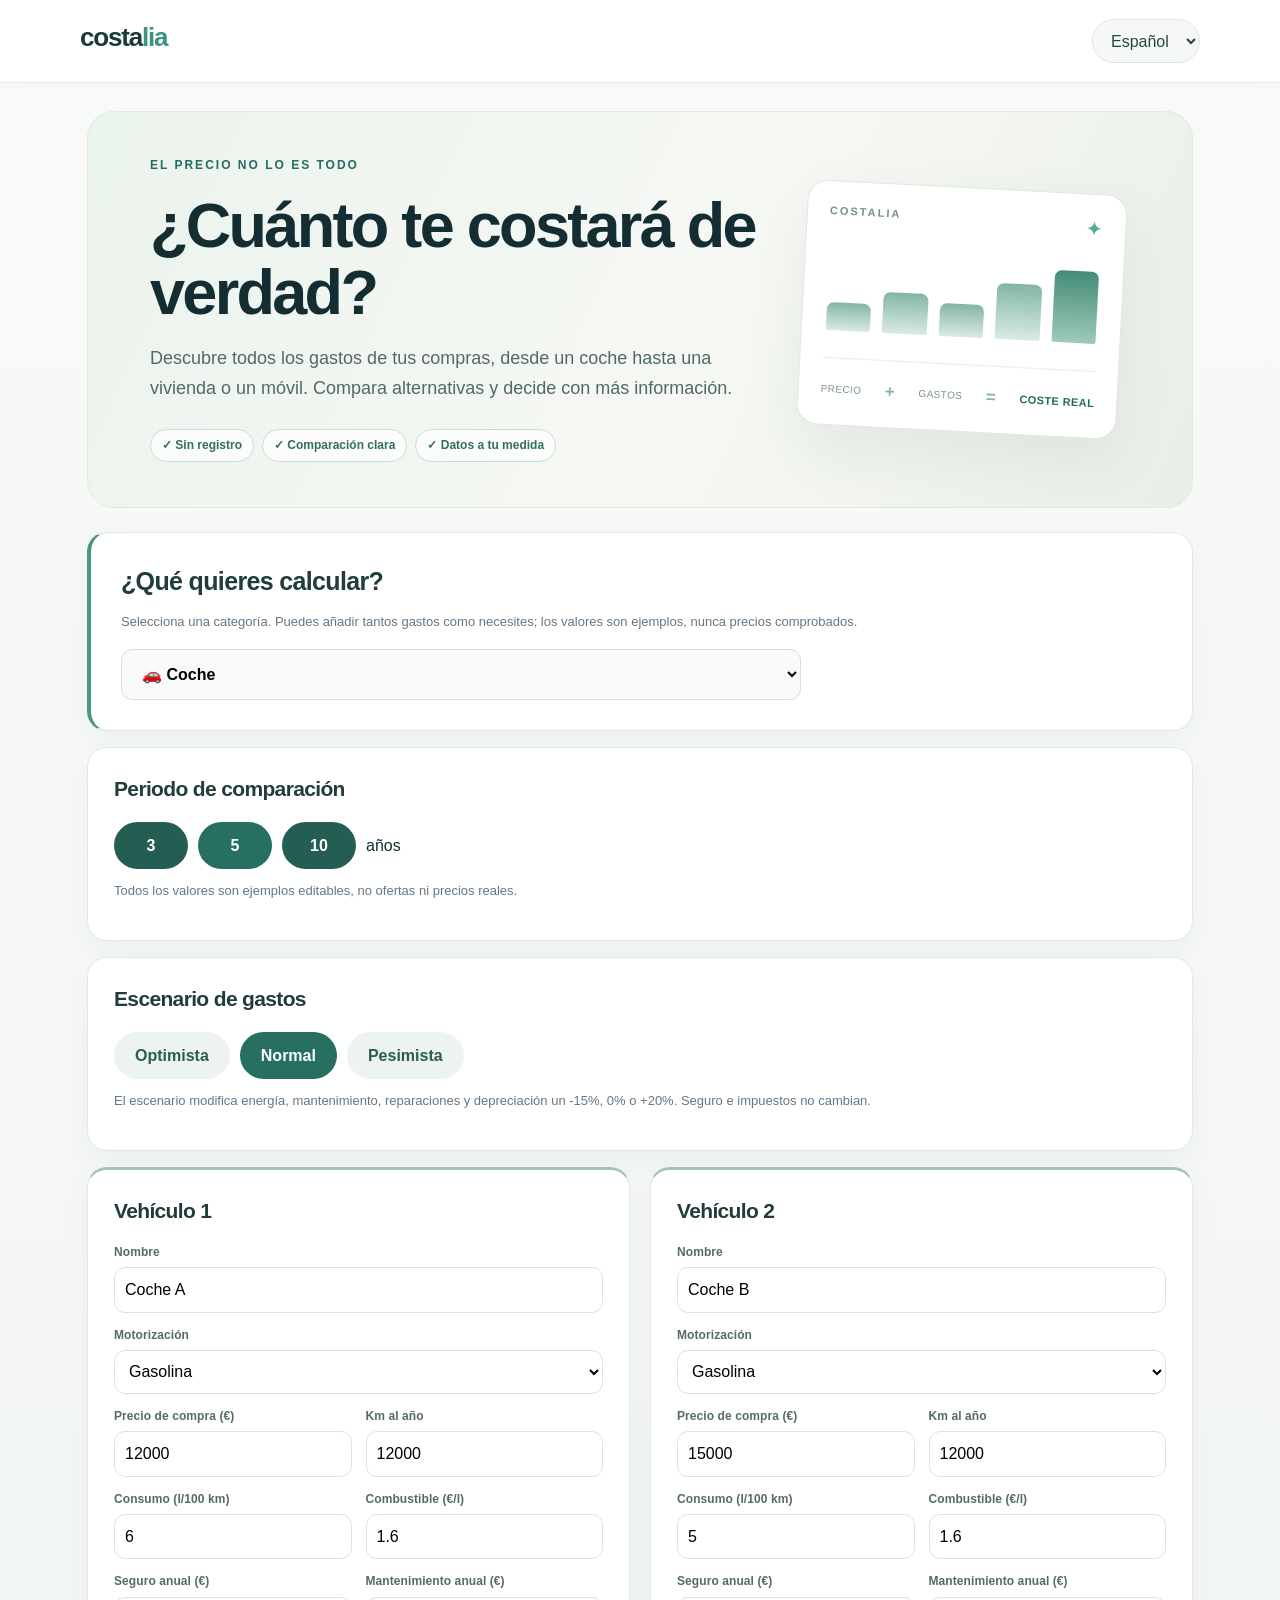
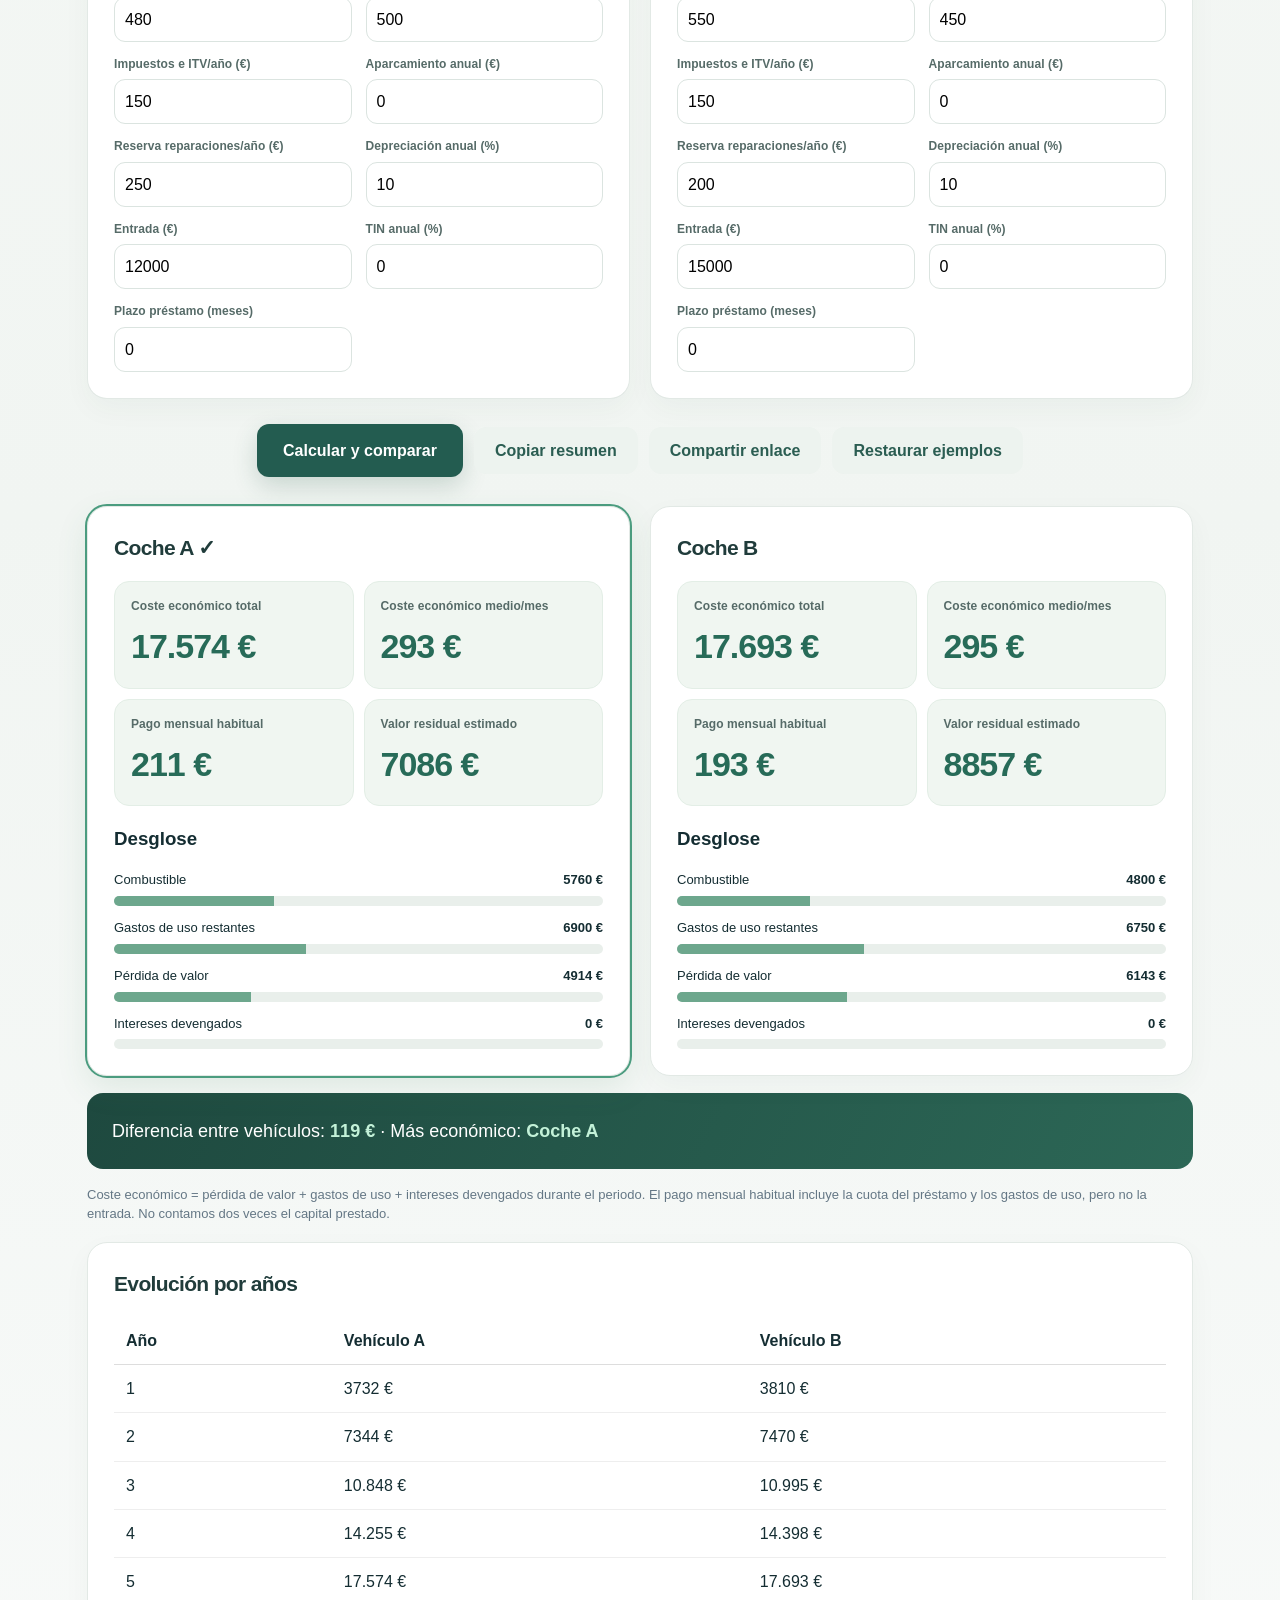
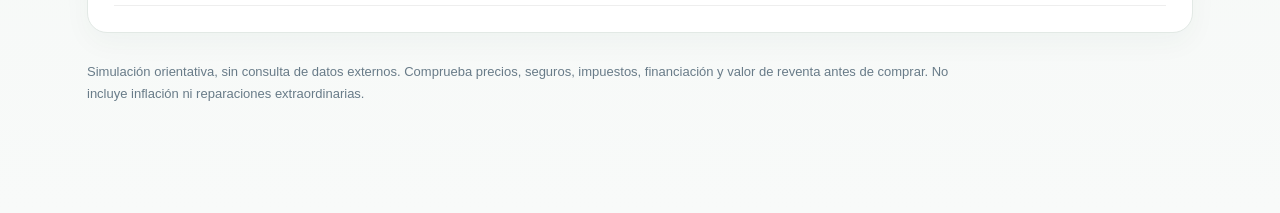
==== commit 1f0a56f4: "Refresh Costalia with understated premium visual design and universal headline" ====
--- a/index.html
+++ b/index.html
@@ -1,14 +1,40 @@
-<!doctype html><html lang="es"><head><meta charset="utf-8"><meta name="viewport" content="width=device-width,initial-scale=1"><title>Costalia | Descubre lo que cuesta de verdad</title><meta name="description" content="Calcula el coste real de coches, motos, vivienda, tecnología, electrodomésticos y cualquier compra. Compara opciones."><style>
+<!doctype html><html lang="es"><head><meta charset="utf-8"><meta name="viewport" content="width=device-width,initial-scale=1"><title>Costalia | Descubre cuánto te cuesta de verdad</title><meta name="theme-color" content="#0e3045"><meta property="og:type" content="website"><meta property="og:title" content="Costalia — Descubre el coste real de tus compras"><meta property="og:description" content="Compara gastos, mantenimiento, financiación y depreciación de cualquier compra."><link rel="icon" type="image/svg+xml" href="/favicon.svg"><meta name="description" content="Calcula el coste real de coches, motos, vivienda, tecnología, electrodomésticos y cualquier compra. Compara opciones."><style>
 *{box-sizing:border-box}body{margin:0;background:#f4f7f9;color:#102b3d;font:16px system-ui,sans-serif}header{background:#0e3045;color:white;padding:18px 5%;display:flex;justify-content:space-between}header strong{font-size:24px}header strong span{color:#55d3b4}select,button,input{font:inherit}select,input{width:100%;padding:10px;border:1px solid #cbd7df;border-radius:9px;background:white}header select{width:auto}main{max-width:1130px;margin:35px auto;padding:0 16px}h1{font-size:clamp(30px,5vw,52px);letter-spacing:-2px;margin:8px 0}h2{margin-top:0}.muted,.note{color:#647785}.note{font-size:13px}.hero{margin-bottom:26px}.eyebrow{font-size:13px;color:#078b75;font-weight:800;text-transform:uppercase}.cards{display:grid;grid-template-columns:repeat(2,minmax(0,1fr));gap:16px}.panel{background:white;border-radius:17px;padding:23px;border:1px solid #dce5eb;box-shadow:0 4px 16px #172d4109}.fields{display:grid;grid-template-columns:repeat(2,minmax(0,1fr));gap:14px}label{font-size:13px;font-weight:650;display:block;color:#466073;margin-bottom:6px}.wide{grid-column:span 2}.row{display:flex;gap:10px;align-items:center;flex-wrap:wrap}.actions{justify-content:center;margin:20px 0}button{border:0;border-radius:10px;background:#11394d;color:white;padding:12px 18px;cursor:pointer;font-weight:700}.ghost{background:#e1ebf0;color:#14384b}.active{background:#087f69}.metric{padding:16px;border-radius:12px;background:#eaf6f2}.metric strong{display:block;font-size:clamp(23px,3vw,34px);color:#087a65;margin-top:7px}.results{margin-top:18px}.result-card h2{font-size:20px}.stats{display:grid;grid-template-columns:1fr 1fr;gap:10px}.winner{outline:2px solid #26b995}.bar{height:10px;background:#e1eaf0;border-radius:8px;overflow:hidden}.bar i{height:100%;display:block;background:#1ba58b}.line{display:flex;justify-content:space-between;font-size:13px;margin:13px 0 6px}.summary{background:#123349;color:white;padding:20px;border-radius:12px;margin:17px 0;font-size:18px}.summary b{color:#76e6c9}.warning{background:#fff5db;padding:16px;border-radius:10px}.foot{font-size:13px;color:#687b88;margin:28px 0}@media(max-width:720px){.cards{grid-template-columns:1fr}.panel{padding:17px}}
+
+/* Visual refresh: neutral editorial design, calm green highlights */
+:root{--ink:#142d32;--muted:#607478;--sage:#276f64;--sage-light:#e6f0eb;--line:#e2e9e5}
+html{scroll-behavior:smooth}body{background:linear-gradient(180deg,#f8faf8 0%,#f1f5f2 62%,#f8faf9 100%);color:var(--ink);font-family:Inter,ui-sans-serif,-apple-system,BlinkMacSystemFont,"Segoe UI",sans-serif;line-height:1.45}
+header{background:#fff;color:#193a38;padding:19px max(20px,calc((100vw - 1120px)/2));border-bottom:1px solid #e7ece9;box-shadow:0 2px 14px #23433806;position:relative;z-index:1}
+header strong{letter-spacing:-1.2px;font-size:26px}header strong span{color:#3b9380}header select{color:#244741;background:#f6f8f6;border:1px solid #dce7e1;border-radius:30px;padding:9px 14px}
+main{max-width:1150px;padding:0 22px 80px;margin:0 auto}
+.hero{position:relative;overflow:hidden;min-height:340px;display:grid;grid-template-columns:minmax(0,1.3fr) minmax(250px,.7fr);align-items:center;gap:20px;margin:28px 0 24px;background:linear-gradient(115deg,#ebf3ed 0%,#f6f8f4 57%,#e9eee8 100%);padding:45px clamp(24px,5vw,62px);border-radius:27px;border:1px solid #e2eae1}
+.hero-content{position:relative;z-index:1}.hero h1{font-size:clamp(36px,5.2vw,63px);line-height:1.05;letter-spacing:-2.7px;max-width:720px;margin:18px 0 18px;font-weight:830}.hero .muted{font-size:clamp(15px,1.7vw,18px);line-height:1.7;max-width:620px;color:#516969;margin:0}.eyebrow{font-size:12px;color:#246d60;letter-spacing:2px;font-weight:800}
+.hero-perks{display:flex;flex-wrap:wrap;gap:8px;margin-top:25px}.hero-perks span{display:inline-flex;padding:7px 11px;border:1px solid #c9ded4;background:#ffffffb8;border-radius:30px;font-size:12px;color:#346e62;font-weight:650}
+.hero-art{background:#fff;min-height:245px;border:1px solid #e0e8e2;box-shadow:0 22px 60px #224f3513;border-radius:21px;padding:22px;transform:rotate(3deg);display:flex;flex-direction:column;justify-content:space-between;max-width:320px;width:100%;justify-self:center}
+.art-top{display:flex;justify-content:space-between;font-size:11px;font-weight:800;color:#76908b;letter-spacing:2px}.art-top span{color:#59ad95;font-size:18px}.art-graph{display:flex;align-items:end;gap:12px;height:90px;padding:8px 2px}.art-graph i{flex:1;background:linear-gradient(180deg,#83b6a2,#d9ebe3);border-radius:7px 7px 2px 2px}.art-graph i:nth-child(1){height:38%}.art-graph i:nth-child(2){height:56%}.art-graph i:nth-child(3){height:45%}.art-graph i:nth-child(4){height:76%}.art-graph i:nth-child(5){height:98%;background:linear-gradient(180deg,#438b78,#9fcbb8)}.art-line{height:1px;background:#e8eee9}.art-bottom{display:flex;justify-content:space-between;align-items:center;gap:4px;font-size:10px;letter-spacing:.4px;color:#79928b}.art-bottom b{font-size:17px;color:#8cb4a5}.art-bottom strong{color:#256b5c;font-size:11px}
+.panel{border:1px solid var(--line);box-shadow:0 10px 28px #1d43300a;border-radius:20px;padding:26px;transition:box-shadow .2s ease,transform .2s ease}
+.panel h2{font-size:21px;letter-spacing:-.65px;color:#203c3b}
+.category-panel{margin-bottom:16px;background:#fff;padding:30px;border-left:4px solid #4a967e}.category-panel h2{font-size:25px;margin-bottom:7px}.category-panel .note{margin-bottom:18px}
+.category-panel select{max-width:680px!important;background:#f8faf9;border-color:#d1e0d8;padding:15px 16px;font-size:16px;font-weight:600}
+.control-panel{background:#fff}#periodButtons button,#scenarios button{min-width:74px;border-radius:99px}
+input,select{border-radius:11px;border-color:#dbe4e0;min-height:44px;transition:border-color .15s,box-shadow .15s}input:focus,select:focus{outline:none;border-color:#539885;box-shadow:0 0 0 3px #53988526}
+label{color:#566b68;font-size:12px;font-weight:700;letter-spacing:.08px}
+button{background:#245d52;border-radius:12px;padding:12px 21px;transition:transform .15s ease,background .15s ease,box-shadow .15s ease}button:hover{background:#1a4d43;transform:translateY(-1px);box-shadow:0 7px 16px #16483b1b}button:focus-visible{outline:3px solid #64ae95;outline-offset:3px}.ghost{background:#edf3ef;color:#2b5d52}.ghost:hover{background:#dceae2}.active{background:#276f60;color:#fff}
+.cards{gap:20px}#forms .panel,#generalForms .panel{border-top:3px solid #a4c5b5}
+.actions{margin:25px 0 29px;gap:11px}#calc{background:#235c50;padding:15px 26px;box-shadow:0 9px 24px #285b4733;font-size:16px}
+.metric{background:#f0f6f1;border:1px solid #e3eee6;border-radius:15px}.metric strong{color:#276b58;letter-spacing:-1px}.result-card.winner,.panel.winner{outline:2px solid #4b9c7f;box-shadow:0 12px 32px #3a80551e}
+.summary{background:linear-gradient(115deg,#1e493f,#2c6756);border-radius:16px;padding:25px}.summary b{color:#c3f1d8}.bar{background:#e9efeb}.bar i{background:#6da78d}.foot{max-width:900px;line-height:1.7}
+@media(max-width:760px){main{padding:0 14px 50px}.hero{grid-template-columns:1fr;padding:31px 22px;min-height:unset;margin:17px 0 19px}.hero h1{font-size:clamp(37px,8vw,53px);letter-spacing:-1.8px}.hero-art{display:none}.hero-perks{gap:7px}.panel{padding:20px}.category-panel{padding:23px}.actions{align-items:stretch}.actions button{flex:1 1 175px}.fields{gap:12px}}
+@media(prefers-reduced-motion:reduce){html{scroll-behavior:auto}button,.panel{transition:none}button:hover{transform:none}}
 </style></head><body><header><strong>costa<span>lia</span></strong><select id="lang" aria-label="Language"><option value="es">Español</option><option value="ca">Català</option><option value="en">English</option></select></header><main>
-<div class="hero"><div class="eyebrow" data-t="sub">El precio de compra no lo es todo</div><h1 data-t="title">¿Cuánto te costará de verdad?</h1><p class="muted" data-t="intro">Calcula el coste real de coches, motos, viviendas, tecnología y cualquier compra. Compara dos opciones y descubre los gastos que no ves. Gratis y sin registro.</p></div>
-<div class="panel" style="margin-bottom:16px"><h2 id="categoryTitle">¿Qué quieres calcular?</h2><p class="note" id="categoryHelp">Elige una categoría o usa el modo personalizado para cualquier compra.</p><div class="row"><select id="category" aria-label="Categoría" style="max-width:520px"></select><button id="addExpense" class="ghost" style="display:none">+ Añadir gasto</button></div></div><div class="panel"><h2 data-t="period">Periodo de comparación</h2><div class="row" id="periodButtons"><button data-y="3">3</button><button data-y="5" class="active">5</button><button data-y="10">10</button><span data-t="years">años</span></div><p class="note" data-t="examples">Todos los valores son ejemplos editables, no ofertas ni precios reales.</p></div>
-<div class="panel" style="margin-top:16px"><h2 id="scenarioTitle">Escenario de gastos</h2><div class="row" id="scenarios"><button data-s="low" class="ghost">Optimista</button><button data-s="normal" class="active">Normal</button><button data-s="high" class="ghost">Pesimista</button></div><p class="note" id="scenarioNote">El escenario cambia el coste de energía, mantenimiento, reparaciones y la tasa de depreciación un -15%, 0% o +20%. No modifica el seguro ni los impuestos.</p></div><div id="forms" class="cards" style="margin-top:16px"></div><div id="generalForms" class="cards" style="margin-top:16px;display:none"></div><div class="row actions"><button id="calc" data-t="calculate">Calcular y comparar</button><button id="copy" class="ghost" data-t="copy">Copiar resumen</button><button id="share" class="ghost">Compartir enlace</button><button id="reset" class="ghost" data-t="reset">Restaurar ejemplos</button></div><div id="result" aria-live="polite"></div>
+<div class="hero"><div class="hero-content"><div class="eyebrow" data-t="sub">El precio de compra no lo es todo</div><h1 data-t="title">¿Cuánto te costará de verdad?</h1><p class="muted" data-t="intro">Calcula el coste real de coches, motos, viviendas, tecnología y cualquier compra. Compara dos opciones y descubre los gastos que no ves. Gratis y sin registro.</p><div class="hero-perks"><span>✓ Sin registro</span><span>✓ Comparación clara</span><span>✓ Datos a tu medida</span></div></div><div class="hero-art" aria-hidden="true"><div class="art-top">COSTALIA <span>✦</span></div><div class="art-graph"><i></i><i></i><i></i><i></i><i></i></div><div class="art-line"></div><div class="art-bottom"><span>PRECIO</span><b>+</b><span>GASTOS</span><b>=</b><strong>COSTE REAL</strong></div></div></div>
+<div class="panel category-panel" id="choose-category"><h2 id="categoryTitle">¿Qué quieres calcular?</h2><p class="note" id="categoryHelp">Elige una categoría o usa el modo personalizado para cualquier compra.</p><div class="row"><select id="category" aria-label="Categoría" style="max-width:520px"></select><button id="addExpense" class="ghost" style="display:none">+ Añadir gasto</button></div></div><div class="panel control-panel"><h2 data-t="period">Periodo de comparación</h2><div class="row" id="periodButtons"><button data-y="3">3</button><button data-y="5" class="active">5</button><button data-y="10">10</button><span data-t="years">años</span></div><p class="note" data-t="examples">Todos los valores son ejemplos editables, no ofertas ni precios reales.</p></div>
+<div class="panel control-panel" style="margin-top:16px"><h2 id="scenarioTitle">Escenario de gastos</h2><div class="row" id="scenarios"><button data-s="low" class="ghost">Optimista</button><button data-s="normal" class="active">Normal</button><button data-s="high" class="ghost">Pesimista</button></div><p class="note" id="scenarioNote">El escenario cambia el coste de energía, mantenimiento, reparaciones y la tasa de depreciación un -15%, 0% o +20%. No modifica el seguro ni los impuestos.</p></div><div id="forms" class="cards" style="margin-top:16px"></div><div id="generalForms" class="cards" style="margin-top:16px;display:none"></div><div class="row actions"><button id="calc" data-t="calculate">Calcular y comparar</button><button id="copy" class="ghost" data-t="copy">Copiar resumen</button><button id="share" class="ghost">Compartir enlace</button><button id="reset" class="ghost" data-t="reset">Restaurar ejemplos</button></div><div id="result" aria-live="polite"></div>
 <p class="foot" data-t="legal">Simulación orientativa, sin consulta de datos externos. Comprueba precios, seguros, impuestos, financiación y valor de reventa antes de comprar. No incluye inflación ni reparaciones extraordinarias.</p></main><script>
 const dict={
-es:{sub:"El precio no lo es todo",title:"¿Cuánto te costará de verdad ese coche?",intro:"Calcula combustible, seguro, mantenimiento, impuestos, depreciación y financiación. Compara dos coches en minutos. Gratis y sin registro.",period:"Periodo de comparación",years:"años",examples:"Todos los valores son ejemplos editables, no ofertas ni precios reales.",calculate:"Calcular y comparar",copy:"Copiar resumen",reset:"Restaurar ejemplos",legal:"Simulación orientativa, sin consulta de datos externos. Comprueba precios, seguros, impuestos, financiación y valor de reventa antes de comprar. No incluye inflación ni reparaciones extraordinarias.",car:"Vehículo",name:"Nombre",price:"Precio de compra (€)",km:"Km al año",cons:"Consumo (l/100 km)",fuel:"Combustible (€/l)",insurance:"Seguro anual (€)",maintenance:"Mantenimiento anual (€)",tax:"Impuestos e ITV/año (€)",parking:"Aparcamiento anual (€)",repairs:"Reserva reparaciones/año (€)",deprec:"Depreciación anual (%)",down:"Entrada (€)",apr:"TIN anual (%)",term:"Plazo préstamo (meses)",total:"Coste económico total",monthly:"Coste económico medio/mes",cash:"Pago mensual habitual",residual:"Valor residual estimado",breakdown:"Desglose",fuelCost:"Combustible",other:"Gastos de uso restantes",loss:"Pérdida de valor",interest:"Intereses devengados",saving:"Diferencia entre vehículos",cheaper:"Más económico",formula:"Coste económico = pérdida de valor + gastos de uso + intereses devengados durante el periodo. El pago mensual habitual incluye la cuota del préstamo y los gastos de uso, pero no la entrada. No contamos dos veces el capital prestado.",invalid:"Revisa los campos: importes negativos, entrada mayor que el precio o préstamo sin plazo no son válidos.",copied:"¡Copiado!"},
-ca:{sub:"El preu no ho és tot",title:"Quant et costarà de veritat?",intro:"Calcula el cost real de cotxes, motos, habitatges, tecnologia i qualsevol compra. Compara dues opcions i descobreix les despeses ocultes. Gratuït i sense registre.",period:"Període de comparació",years:"anys",examples:"Tots els valors són exemples editables, no ofertes ni preus reals.",calculate:"Calcula i compara",copy:"Copia el resum",reset:"Restaura exemples",legal:"Simulació orientativa, sense consulta de dades externes. Comprova preus, assegurances, impostos, finançament i valor de revenda abans de comprar. No inclou inflació ni reparacions extraordinàries.",car:"Vehicle",name:"Nom",price:"Preu de compra (€)",km:"Km anuals",cons:"Consum (l/100 km)",fuel:"Combustible (€/l)",insurance:"Assegurança anual (€)",maintenance:"Manteniment anual (€)",tax:"Impostos i ITV/any (€)",parking:"Aparcament anual (€)",repairs:"Reserva reparacions/any (€)",deprec:"Depreciació anual (%)",down:"Entrada (€)",apr:"TIN anual (%)",term:"Termini préstec (mesos)",total:"Cost econòmic total",monthly:"Cost econòmic mitjà/mes",cash:"Pagament mensual habitual",residual:"Valor residual estimat",breakdown:"Desglossament",fuelCost:"Combustible",other:"Altres despeses d'ús",loss:"Pèrdua de valor",interest:"Interessos meritats",saving:"Diferència entre vehicles",cheaper:"Més econòmic",formula:"Cost econòmic = pèrdua de valor + despeses d'ús + interessos meritats durant el període. El pagament mensual habitual inclou la quota del préstec i les despeses d'ús, però no l'entrada. No comptem dues vegades el capital prestat.",invalid:"Revisa els camps: imports negatius, entrada superior al preu o préstec sense termini no són vàlids.",copied:"Copiat!"},
-en:{sub:"Purchase price isn't everything",title:"What will it really cost?",intro:"Calculate the real costs of cars, motorcycles, homes, technology and almost any purchase. Compare two options and uncover hidden expenses. Free, no signup.",period:"Comparison period",years:"years",examples:"All numbers are editable examples, not live quotes.",calculate:"Calculate and compare",copy:"Copy summary",reset:"Reset examples",legal:"Illustrative estimate, no live data. Verify prices, insurance, taxes, financing and resale values before buying. Excludes inflation and unexpected repairs.",car:"Vehicle",name:"Name",price:"Purchase price (€)",km:"Km per year",cons:"Fuel use (l/100 km)",fuel:"Fuel (€/l)",insurance:"Annual insurance (€)",maintenance:"Annual maintenance (€)",tax:"Taxes and inspections/year (€)",parking:"Annual parking (€)",repairs:"Repairs allowance/year (€)",deprec:"Annual depreciation (%)",down:"Down payment (€)",apr:"Annual nominal rate (%)",term:"Loan term (months)",total:"Total economic cost",monthly:"Average economic cost/month",cash:"Typical monthly cash payment",residual:"Estimated resale value",breakdown:"Breakdown",fuelCost:"Fuel",other:"Other running costs",loss:"Depreciation",interest:"Accrued interest",saving:"Difference between vehicles",cheaper:"Cheaper vehicle",formula:"Economic cost = depreciation + running expenses + interest accrued during the period. Typical monthly cash payment includes loan payments and running expenses but excludes the down payment. Loan principal is not counted twice.",invalid:"Check your fields: negative amounts, down payment above the price or a loan without a term are invalid.",copied:"Copied!"}};
+es:{sub:"El precio no lo es todo",title:"¿Cuánto te costará de verdad?",intro:"Descubre todos los gastos de tus compras, desde un coche hasta una vivienda o un móvil. Compara alternativas y decide con más información.",period:"Periodo de comparación",years:"años",examples:"Todos los valores son ejemplos editables, no ofertas ni precios reales.",calculate:"Calcular y comparar",copy:"Copiar resumen",reset:"Restaurar ejemplos",legal:"Simulación orientativa, sin consulta de datos externos. Comprueba precios, seguros, impuestos, financiación y valor de reventa antes de comprar. No incluye inflación ni reparaciones extraordinarias.",car:"Vehículo",name:"Nombre",price:"Precio de compra (€)",km:"Km al año",cons:"Consumo (l/100 km)",fuel:"Combustible (€/l)",insurance:"Seguro anual (€)",maintenance:"Mantenimiento anual (€)",tax:"Impuestos e ITV/año (€)",parking:"Aparcamiento anual (€)",repairs:"Reserva reparaciones/año (€)",deprec:"Depreciación anual (%)",down:"Entrada (€)",apr:"TIN anual (%)",term:"Plazo préstamo (meses)",total:"Coste económico total",monthly:"Coste económico medio/mes",cash:"Pago mensual habitual",residual:"Valor residual estimado",breakdown:"Desglose",fuelCost:"Combustible",other:"Gastos de uso restantes",loss:"Pérdida de valor",interest:"Intereses devengados",saving:"Diferencia entre vehículos",cheaper:"Más económico",formula:"Coste económico = pérdida de valor + gastos de uso + intereses devengados durante el periodo. El pago mensual habitual incluye la cuota del préstamo y los gastos de uso, pero no la entrada. No contamos dos veces el capital prestado.",invalid:"Revisa los campos: importes negativos, entrada mayor que el precio o préstamo sin plazo no son válidos.",copied:"¡Copiado!"},
+ca:{sub:"El preu no ho és tot",title:"Quant et costarà de veritat?",intro:"Descobreix totes les despeses de les teves compres, des d’un cotxe fins a un habitatge o un mòbil. Compara alternatives i decideix amb més informació.",period:"Període de comparació",years:"anys",examples:"Tots els valors són exemples editables, no ofertes ni preus reals.",calculate:"Calcula i compara",copy:"Copia el resum",reset:"Restaura exemples",legal:"Simulació orientativa, sense consulta de dades externes. Comprova preus, assegurances, impostos, finançament i valor de revenda abans de comprar. No inclou inflació ni reparacions extraordinàries.",car:"Vehicle",name:"Nom",price:"Preu de compra (€)",km:"Km anuals",cons:"Consum (l/100 km)",fuel:"Combustible (€/l)",insurance:"Assegurança anual (€)",maintenance:"Manteniment anual (€)",tax:"Impostos i ITV/any (€)",parking:"Aparcament anual (€)",repairs:"Reserva reparacions/any (€)",deprec:"Depreciació anual (%)",down:"Entrada (€)",apr:"TIN anual (%)",term:"Termini préstec (mesos)",total:"Cost econòmic total",monthly:"Cost econòmic mitjà/mes",cash:"Pagament mensual habitual",residual:"Valor residual estimat",breakdown:"Desglossament",fuelCost:"Combustible",other:"Altres despeses d'ús",loss:"Pèrdua de valor",interest:"Interessos meritats",saving:"Diferència entre vehicles",cheaper:"Més econòmic",formula:"Cost econòmic = pèrdua de valor + despeses d'ús + interessos meritats durant el període. El pagament mensual habitual inclou la quota del préstec i les despeses d'ús, però no l'entrada. No comptem dues vegades el capital prestat.",invalid:"Revisa els camps: imports negatius, entrada superior al preu o préstec sense termini no són vàlids.",copied:"Copiat!"},
+en:{sub:"Purchase price isn't everything",title:"What will it really cost?",intro:"Uncover the costs behind a purchase, from a car to a home or a phone. Compare options and make more informed decisions.",period:"Comparison period",years:"years",examples:"All numbers are editable examples, not live quotes.",calculate:"Calculate and compare",copy:"Copy summary",reset:"Reset examples",legal:"Illustrative estimate, no live data. Verify prices, insurance, taxes, financing and resale values before buying. Excludes inflation and unexpected repairs.",car:"Vehicle",name:"Name",price:"Purchase price (€)",km:"Km per year",cons:"Fuel use (l/100 km)",fuel:"Fuel (€/l)",insurance:"Annual insurance (€)",maintenance:"Annual maintenance (€)",tax:"Taxes and inspections/year (€)",parking:"Annual parking (€)",repairs:"Repairs allowance/year (€)",deprec:"Annual depreciation (%)",down:"Down payment (€)",apr:"Annual nominal rate (%)",term:"Loan term (months)",total:"Total economic cost",monthly:"Average economic cost/month",cash:"Typical monthly cash payment",residual:"Estimated resale value",breakdown:"Breakdown",fuelCost:"Fuel",other:"Other running costs",loss:"Depreciation",interest:"Accrued interest",saving:"Difference between vehicles",cheaper:"Cheaper vehicle",formula:"Economic cost = depreciation + running expenses + interest accrued during the period. Typical monthly cash payment includes loan payments and running expenses but excludes the down payment. Loan principal is not counted twice.",invalid:"Check your fields: negative amounts, down payment above the price or a loan without a term are invalid.",copied:"Copied!"}};
 const base=[{name:"Coche A",price:12000,km:12000,cons:6,fuel:1.6,insurance:480,maintenance:500,tax:150,parking:0,repairs:250,deprec:10,down:12000,apr:0,term:0},{name:"Coche B",price:15000,km:12000,cons:5,fuel:1.6,insurance:550,maintenance:450,tax:150,parking:0,repairs:200,deprec:10,down:15000,apr:0,term:0}];
 let vehicles=JSON.parse(JSON.stringify(base)),years=5,lang="es",latest=[],scenario="normal";
 const el=id=>document.getElementById(id),t=k=>dict[lang][k],keys=["price","km","cons","fuel","insurance","maintenance","tax","parking","repairs","deprec","down","apr","term"],money=v=>new Intl.NumberFormat(lang==="ca"?"ca-ES":lang==="en"?"en-IE":"es-ES",{style:"currency",currency:"EUR",maximumFractionDigits:0}).format(v);
@@ -26,6 +52,7 @@
 
 /* Universal ownership calculator, independent of automotive examples. */
 const categories=["car","motorcycle","bicycle","escooter","home","rental","appliance","phone","computer","machinery","solar","subscription","other"];
+const categoryIcons=["🚗","🏍️","🚲","🛴","🏡","🔑","🧺","📱","💻","⚙️","☀️","💳","✨"];
 const catLabels={
 es:["Coche","Moto","Bicicleta","Patinete eléctrico","Comprar vivienda","Alquilar vivienda","Electrodoméstico","Móvil o tablet","Ordenador","Maquinaria o herramienta","Paneles solares","Suscripción o servicio","Otra compra (personalizado)"],
 ca:["Cotxe","Moto","Bicicleta","Patinet elèctric","Comprar habitatge","Llogar habitatge","Electrodomèstic","Mòbil o tauleta","Ordinador","Maquinària o eina","Plaques solars","Subscripció o servei","Una altra compra (personalitzat)"],
@@ -48,10 +75,10 @@
 subscription:[["Cuota",15,"month"]],
 other:[["Mantenimiento",50,"year"]]};
 let category="car";
-function makeItems(cat){const source=genericPresets[cat]||genericPresets.other;return [0,1].map(i=>({name:catLabels.es[categories.indexOf(cat)]+" "+(i+1),price:cat==="rental"||cat==="subscription"?0:cat==="home"?150000:cat==="machinery"?3000:cat==="solar"?6000:cat==="motorcycle"?4000:cat==="phone"?650:cat==="computer"?900:cat==="appliance"?600:cat==="bicycle"?700:cat==="escooter"?400:1000,residual:cat==="home"?150000:0,down:cat==="rental"||cat==="subscription"?0:cat==="home"?150000:cat==="machinery"?3000:cat==="solar"?6000:cat==="motorcycle"?4000:cat==="phone"?650:cat==="computer"?900:cat==="appliance"?600:cat==="bicycle"?700:cat==="escooter"?400:1000,apr:0,term:0,uses:12,expenses:source.map(([name,amount,frequency])=>({name,amount,frequency}))}));}
+function makeItems(cat){const source=genericPresets[cat]||genericPresets.other;return [0,1].map(i=>({name:catLabels[lang][categories.indexOf(cat)]+" "+(i+1),price:cat==="rental"||cat==="subscription"?0:cat==="home"?150000:cat==="machinery"?3000:cat==="solar"?6000:cat==="motorcycle"?4000:cat==="phone"?650:cat==="computer"?900:cat==="appliance"?600:cat==="bicycle"?700:cat==="escooter"?400:1000,residual:cat==="home"?150000:0,down:cat==="rental"||cat==="subscription"?0:cat==="home"?150000:cat==="machinery"?3000:cat==="solar"?6000:cat==="motorcycle"?4000:cat==="phone"?650:cat==="computer"?900:cat==="appliance"?600:cat==="bicycle"?700:cat==="escooter"?400:1000,apr:0,term:0,uses:12,expenses:source.map(([name,amount,frequency])=>({name,amount,frequency}))}));}
 let generalItems=makeItems("other");
 function inputsGeneral(item,i){const field=(key,step="any")=>`<div><label for="g-${key}-${i}">${gLabels[lang][key]}</label><input id="g-${key}-${i}" type="number" min="0" step="${step}" data-item="${i}" data-field="${key}" value="${item[key]}"></div>`;return `<section class="panel"><h2>${i+1}. ${gLabels[lang].compare}</h2><div class="fields"><div class="wide"><label for="g-name-${i}">${gLabels[lang].name}</label><input id="g-name-${i}" data-item="${i}" data-field="name" value="${esc(item.name)}"></div>${["price","residual","down","apr","term","uses"].map(key=>field(key)).join("")}</div><h3>${gLabels[lang].breakdown}</h3><div class="expenseRows">${item.expenses.map((e,j)=>`<div style="border-top:1px solid #e2e8ed;padding:12px 0"><div class="fields"><div><label>${gLabels[lang].expense}</label><input data-item="${i}" data-exp="${j}" data-ek="name" value="${esc(e.name)}"></div><div><label>${gLabels[lang].amount}</label><input type="number" min="0" step="any" data-item="${i}" data-exp="${j}" data-ek="amount" value="${e.amount}"></div><div><label>${gLabels[lang].frequency}</label><select data-item="${i}" data-exp="${j}" data-ek="frequency">${["one","year","month","use"].map(f=>`<option value="${f}" ${e.frequency===f?"selected":""}>${gLabels[lang][f]}</option>`).join("")}</select></div><div style="display:flex;align-items:end"><button type="button" class="ghost" data-remove-item="${i}" data-remove-exp="${j}">${gLabels[lang].remove}</button></div></div></div>`).join("")}</div><button class="ghost" type="button" data-add="${i}">${gLabels[lang].add}</button></section>`;}
-function refreshGeneral(){el("categoryTitle").textContent=gLabels[lang].title;el("categoryHelp").textContent=gLabels[lang].help;el("addExpense").style.display="none";el("category").innerHTML=categories.map((c,i)=>`<option value="${c}" ${c===category?"selected":""}>${catLabels[lang][i]}</option>`).join("");el("forms").style.display=category==="car"?"grid":"none";el("generalForms").style.display=category==="car"?"none":"grid";if(category==="car")return;el("generalForms").innerHTML=generalItems.map(inputsGeneral).join("");el("generalForms").querySelectorAll("[data-field]").forEach(input=>input.addEventListener("input",e=>{let item=generalItems[Number(e.target.dataset.item)],key=e.target.dataset.field;item[key]=key==="name"?e.target.value:e.target.value===""?NaN:Number(e.target.value);if(key==="price"&&item.down>item.price){item.down=item.price;const downInput=el("g-down-"+e.target.dataset.item);if(downInput)downInput.value=item.down}computeGeneric()}));el("generalForms").querySelectorAll("[data-ek]").forEach(input=>input.addEventListener("input",e=>{const x=e.target.dataset;generalItems[Number(x.item)].expenses[Number(x.exp)][x.ek]=x.ek==="amount"?(e.target.value===""?NaN:Number(e.target.value)):e.target.value;computeGeneric()}));el("generalForms").querySelectorAll("[data-ek=frequency]").forEach(input=>input.addEventListener("change",e=>{const x=e.target.dataset;generalItems[Number(x.item)].expenses[Number(x.exp)].frequency=e.target.value;computeGeneric()}));el("generalForms").querySelectorAll("[data-add]").forEach(btn=>btn.onclick=()=>{generalItems[Number(btn.dataset.add)].expenses.push({name:"Extra",amount:0,frequency:"year"});refreshGeneral();computeGeneric()});el("generalForms").querySelectorAll("[data-remove-exp]").forEach(btn=>btn.onclick=()=>{generalItems[Number(btn.dataset.removeItem)].expenses.splice(Number(btn.dataset.removeExp),1);refreshGeneral();computeGeneric()});}
+function refreshGeneral(){el("categoryTitle").textContent=gLabels[lang].title;el("categoryHelp").textContent=gLabels[lang].help;el("addExpense").style.display="none";el("category").innerHTML=categories.map((c,i)=>`<option value="${c}" ${c===category?"selected":""}>${categoryIcons[i]} ${catLabels[lang][i]}</option>`).join("");el("forms").style.display=category==="car"?"grid":"none";el("generalForms").style.display=category==="car"?"none":"grid";if(category==="car")return;el("generalForms").innerHTML=generalItems.map(inputsGeneral).join("");el("generalForms").querySelectorAll("[data-field]").forEach(input=>input.addEventListener("input",e=>{let item=generalItems[Number(e.target.dataset.item)],key=e.target.dataset.field;item[key]=key==="name"?e.target.value:e.target.value===""?NaN:Number(e.target.value);if(key==="price"&&item.down>item.price){item.down=item.price;const downInput=el("g-down-"+e.target.dataset.item);if(downInput)downInput.value=item.down}computeGeneric()}));el("generalForms").querySelectorAll("[data-ek]").forEach(input=>input.addEventListener("input",e=>{const x=e.target.dataset;generalItems[Number(x.item)].expenses[Number(x.exp)][x.ek]=x.ek==="amount"?(e.target.value===""?NaN:Number(e.target.value)):e.target.value;computeGeneric()}));el("generalForms").querySelectorAll("[data-ek=frequency]").forEach(input=>input.addEventListener("change",e=>{const x=e.target.dataset;generalItems[Number(x.item)].expenses[Number(x.exp)].frequency=e.target.value;computeGeneric()}));el("generalForms").querySelectorAll("[data-add]").forEach(btn=>btn.onclick=()=>{generalItems[Number(btn.dataset.add)].expenses.push({name:"Extra",amount:0,frequency:"year"});refreshGeneral();computeGeneric()});el("generalForms").querySelectorAll("[data-remove-exp]").forEach(btn=>btn.onclick=()=>{generalItems[Number(btn.dataset.removeItem)].expenses.splice(Number(btn.dataset.removeExp),1);refreshGeneral();computeGeneric()});}
 function generalCalc(item){
 if(![item.price,item.residual,item.down,item.apr,item.term,item.uses].every(n=>Number.isFinite(n)&&n>=0)||item.residual>item.price||item.down>item.price||item.apr>100||item.term>1200||(item.price>item.down&&item.term===0)||item.expenses.some(e=>!Number.isFinite(e.amount)||e.amount<0||!["one","year","month","use"].includes(e.frequency)))throw Error("invalid");
 const principal=item.price-item.down,r=item.apr/1200,months=years*12,payment=principal===0?0:r===0?principal/item.term:principal*r/(1-Math.pow(1+r,-item.term));let balance=principal,interest=0;for(let j=0;j<Math.min(months,item.term);j++){const charge=balance*r;interest+=charge;balance=Math.max(0,balance-(payment-charge));}
@@ -62,7 +89,7 @@
 el("category").onchange=e=>{category=e.target.value;generalItems=makeItems(category);refreshGeneral();runCalculator()};
 const originalTranslate=translate;translate=function(){originalTranslate();runCalculator()};
 const originalReset=el("reset").onclick;el("reset").onclick=()=>{originalReset();runCalculator()};
-const oldShare=el("share").onclick;el("share").onclick=async()=>{if(category==="car")return oldShare();const url=new URL(location.href);url.searchParams.delete("state");url.searchParams.set("general",JSON.stringify({category,items:generalItems,years,lang,scenario}));try{await navigator.clipboard.writeText(url.toString());el("share").textContent=gLabels[lang].copy||"✓"}catch(e){prompt("URL",url.toString())}};
+const oldShare=el("share").onclick;el("share").onclick=async()=>{if(category==="car")return oldShare();const url=new URL(location.href);url.searchParams.delete("state");url.searchParams.set("general",JSON.stringify({category,items:generalItems,years,lang,scenario}));try{await navigator.clipboard.writeText(url.toString());el("share").textContent=lang==="ca"?"Enllaç copiat!":lang==="en"?"Link copied!":"¡Enlace copiado!";setTimeout(()=>translate(),1800)}catch(e){prompt("URL",url.toString())}};
 const oldCopy=el("copy").onclick;el("copy").onclick=async()=>{if(category==="car")return oldCopy();if(!latest.length)return;const output=latest.map((r,i)=>generalItems[i].name+": "+money(r.total)+" / "+years+" "+t("years")).join("\n");try{await navigator.clipboard.writeText(output);el("copy").textContent=t("copied");setTimeout(()=>el("copy").textContent=t("copy"),2000)}catch(e){prompt("Copy",output)}};
 try{const saved=JSON.parse(new URLSearchParams(location.search).get("general")||"null");if(saved&&categories.includes(saved.category)&&saved.category!=="car"&&Array.isArray(saved.items)&&saved.items.length===2&&saved.items.every(x=>Array.isArray(x.expenses)&&x.expenses.length<=100)){category=saved.category;generalItems=saved.items;years=[3,5,10].includes(saved.years)?saved.years:5;lang=["es","ca","en"].includes(saved.lang)?saved.lang:"es";scenario=["low","normal","high"].includes(saved.scenario)?saved.scenario:"normal";el("lang").value=lang;document.querySelectorAll("[data-y]").forEach(b=>b.classList.toggle("active",Number(b.dataset.y)===years));document.querySelectorAll("[data-s]").forEach(b=>{b.classList.toggle("active",b.dataset.s===scenario);b.classList.toggle("ghost",b.dataset.s!==scenario)})}}catch(e){}
 refreshAll();
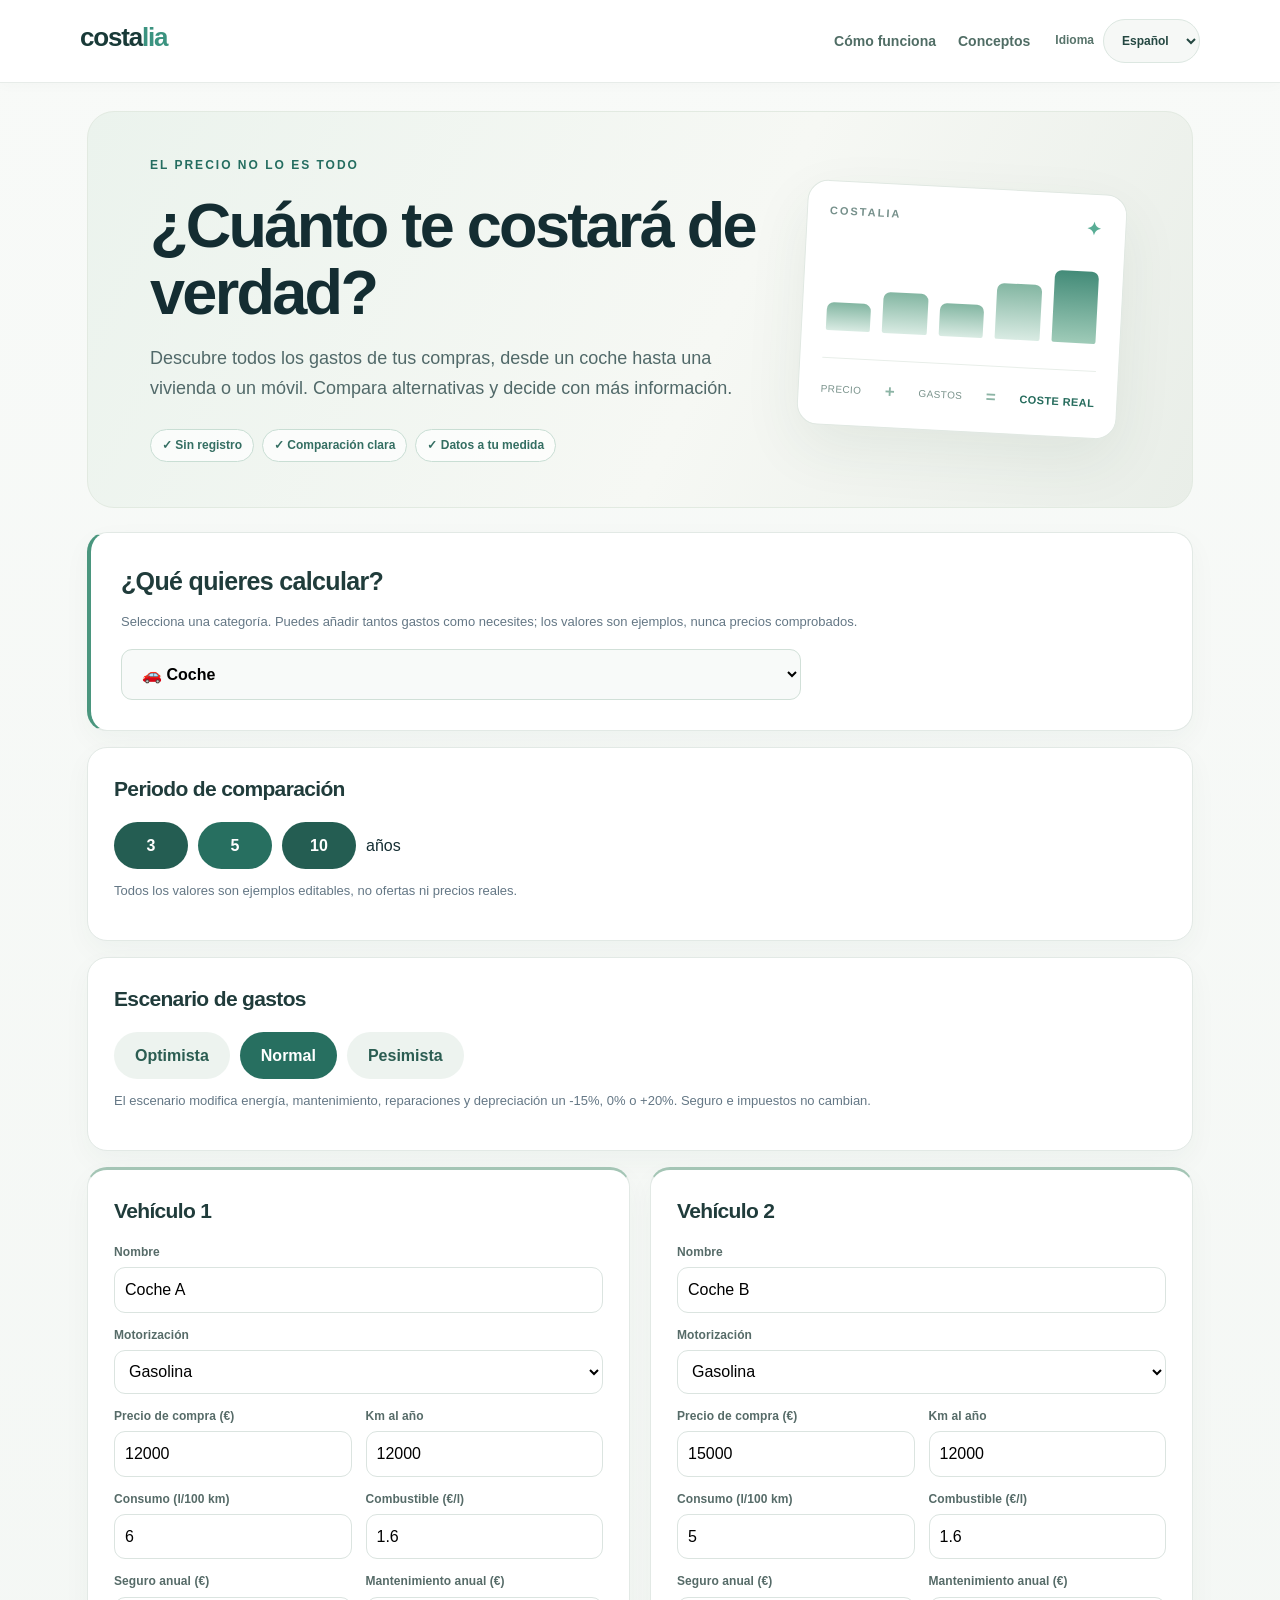
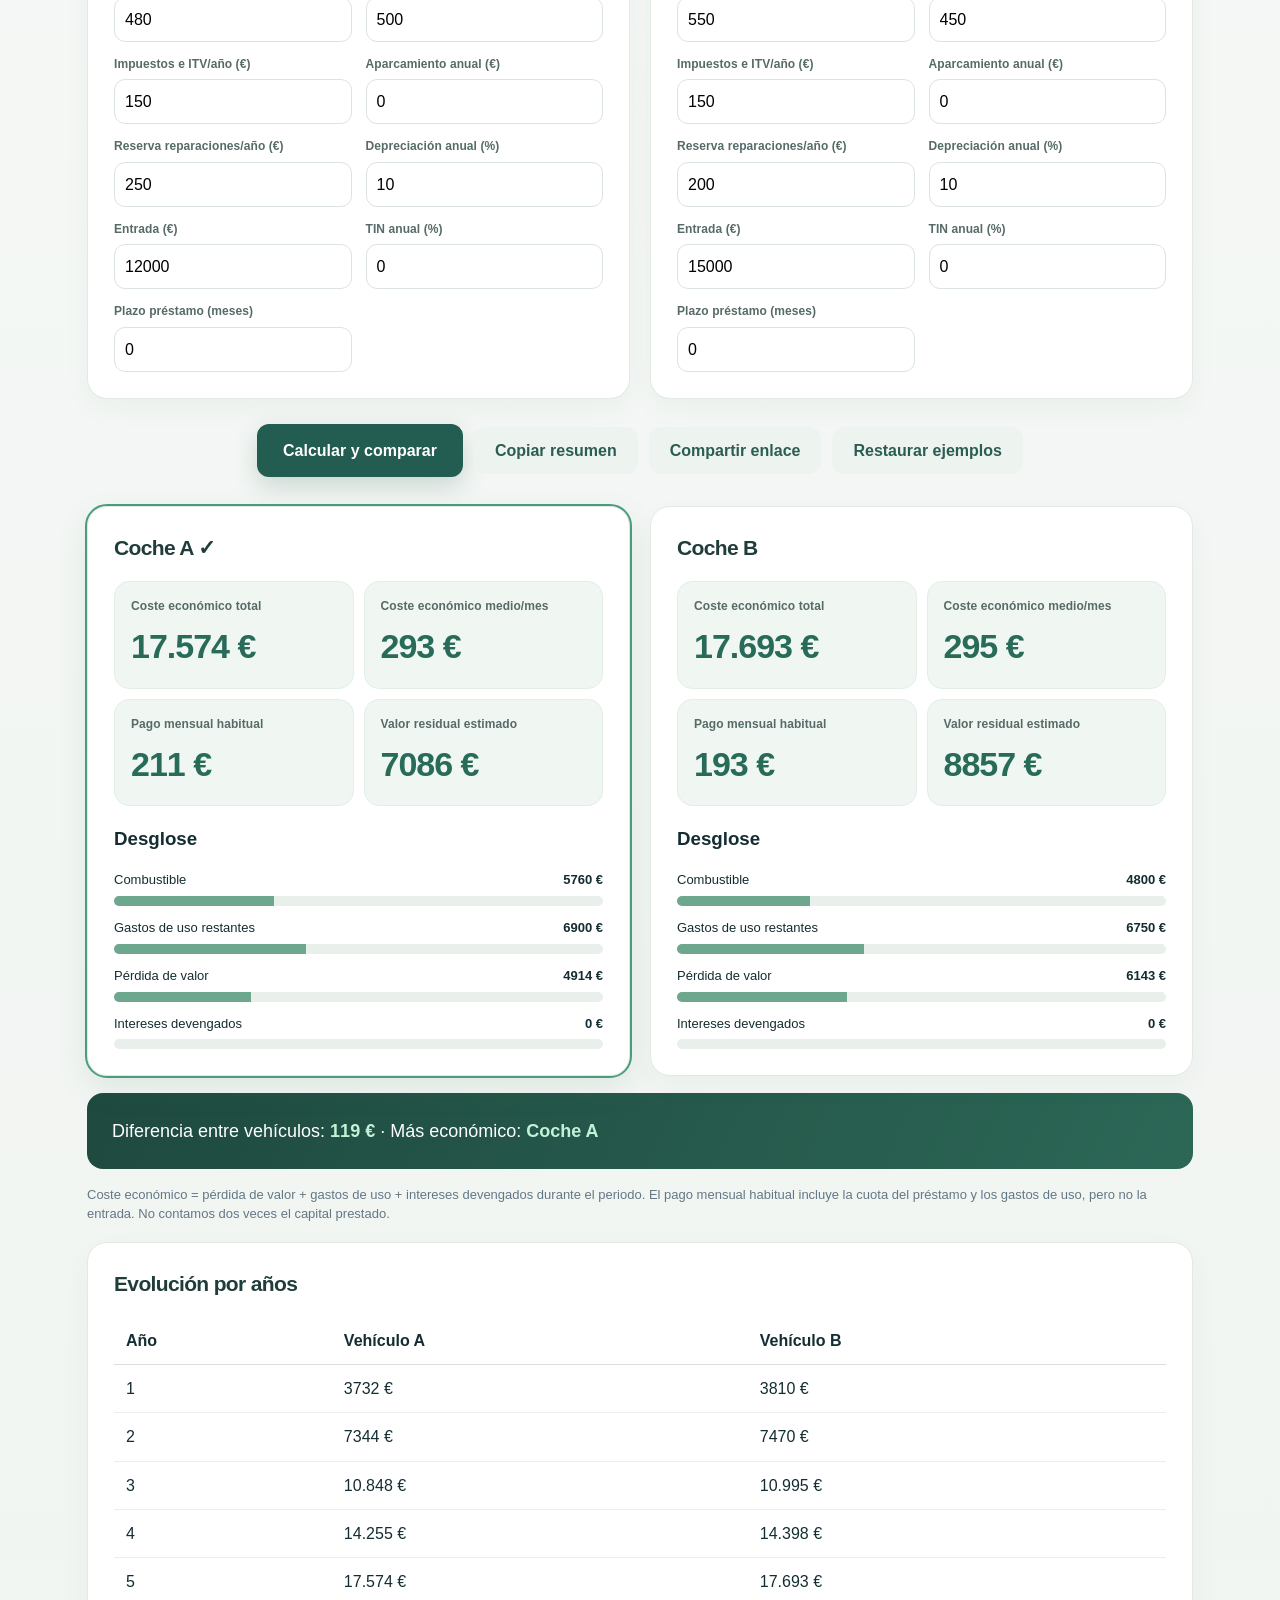
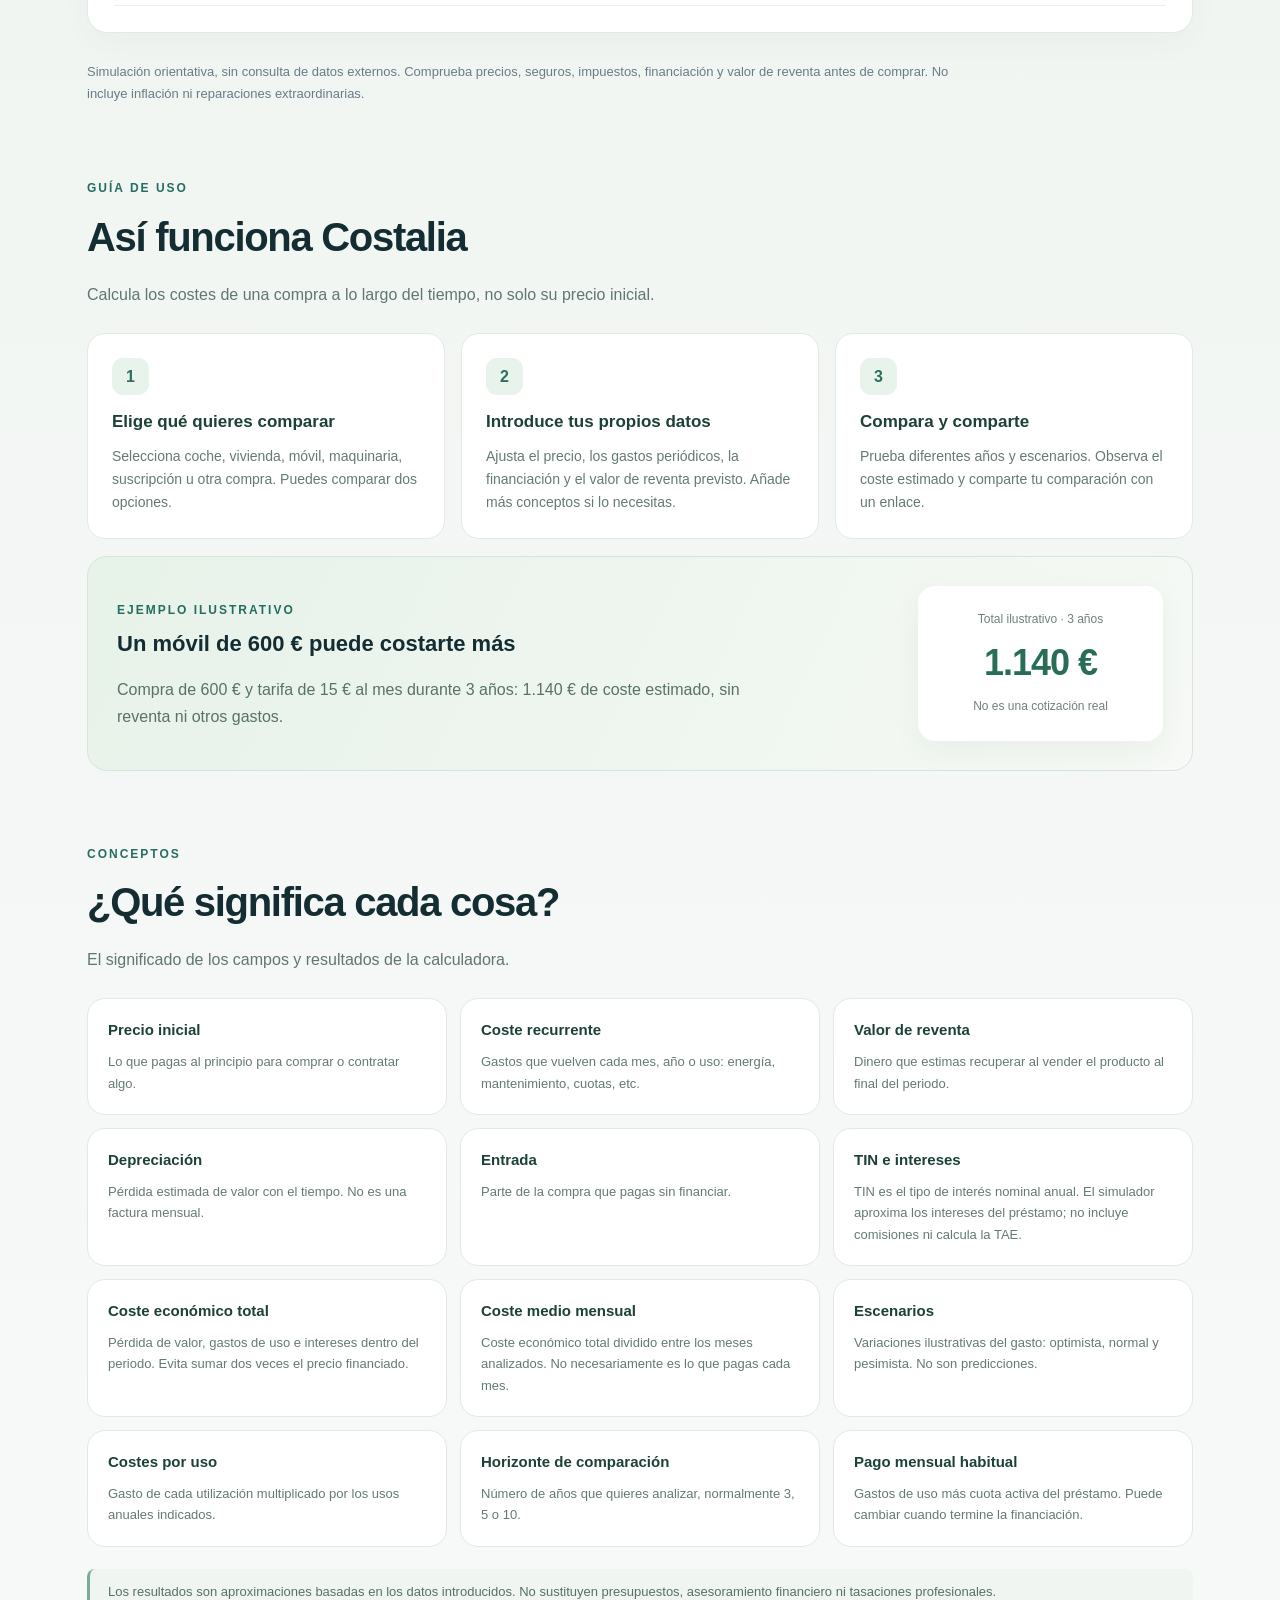
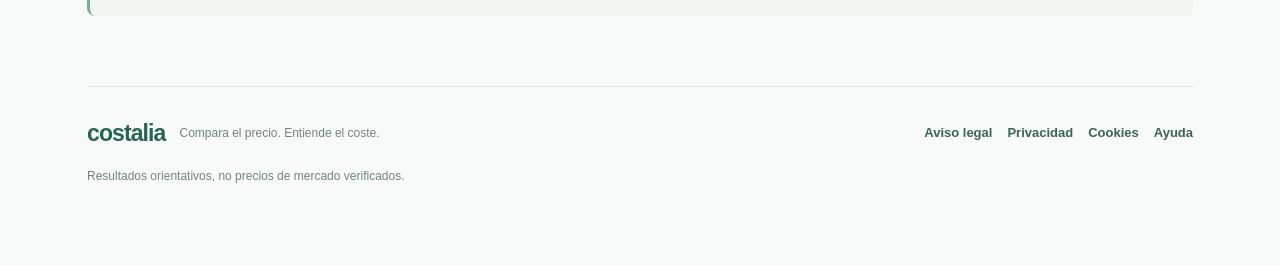
==== commit f7c9efa2: "Add multilingual how-to, glossary, and legal navigation to Costalia" ====
--- a/index.html
+++ b/index.html
@@ -26,11 +26,20 @@
 .summary{background:linear-gradient(115deg,#1e493f,#2c6756);border-radius:16px;padding:25px}.summary b{color:#c3f1d8}.bar{background:#e9efeb}.bar i{background:#6da78d}.foot{max-width:900px;line-height:1.7}
 @media(max-width:760px){main{padding:0 14px 50px}.hero{grid-template-columns:1fr;padding:31px 22px;min-height:unset;margin:17px 0 19px}.hero h1{font-size:clamp(37px,8vw,53px);letter-spacing:-1.8px}.hero-art{display:none}.hero-perks{gap:7px}.panel{padding:20px}.category-panel{padding:23px}.actions{align-items:stretch}.actions button{flex:1 1 175px}.fields{gap:12px}}
 @media(prefers-reduced-motion:reduce){html{scroll-behavior:auto}button,.panel{transition:none}button:hover{transform:none}}
-</style></head><body><header><strong>costa<span>lia</span></strong><select id="lang" aria-label="Language"><option value="es">Español</option><option value="ca">Català</option><option value="en">English</option></select></header><main>
+
+.top-nav{display:flex;gap:22px;align-items:center;margin-left:auto;margin-right:25px}.top-nav a{color:#506d65;font-size:14px;text-decoration:none;font-weight:650}.top-nav a:hover,.site-footer a:hover{text-decoration:underline}.language-control{display:flex;align-items:center;gap:9px;color:#58746b;font-size:12px;font-weight:700}
+.help-section{scroll-margin-top:20px;margin-top:70px}.help-head{max-width:760px;margin-bottom:25px}.help-head h2{font-size:clamp(26px,3.4vw,40px);letter-spacing:-1.3px;margin:9px 0}.help-head p{color:#607671;font-size:16px;line-height:1.65}.guide-grid{display:grid;grid-template-columns:repeat(3,minmax(0,1fr));gap:16px}.guide-step,.gloss-item{background:white;border:1px solid #e1e9e2;border-radius:18px;padding:24px}.step-num{display:inline-flex;width:37px;height:37px;align-items:center;justify-content:center;border-radius:11px;background:#e8f3ec;color:#2b705f;font-weight:850;margin-bottom:15px}.guide-step h3,.gloss-item h3{font-size:17px;color:#1b4138;margin:0 0 10px}.guide-step p,.gloss-item p{font-size:14px;line-height:1.65;color:#657a72;margin:0}
+.help-example{margin-top:17px;border:1px solid #d6e5dc;background:linear-gradient(115deg,#e7f2e9,#f6f9f5);border-radius:20px;padding:29px;display:flex;align-items:center;justify-content:space-between;gap:30px}.help-example h3{font-size:22px;margin:8px 0}.help-example p{color:#587169;max-width:650px;line-height:1.7;margin-bottom:0}.example-number{background:white;border-radius:17px;padding:25px;min-width:245px;text-align:center;box-shadow:0 10px 30px #214e2e0d}.example-number span,.example-number small{display:block;font-size:12px;color:#6e8279}.example-number strong{display:block;font-size:36px;letter-spacing:-1px;color:#286d56;margin:9px 0}
+.gloss-grid{display:grid;grid-template-columns:repeat(3,minmax(0,1fr));gap:13px}.gloss-item{padding:20px}.gloss-item h3{font-size:15px}.gloss-item p{font-size:13px}.help-disclaimer{background:#f0f5f1;border-left:3px solid #7bac98;padding:14px 18px;color:#577166;font-size:13px;border-radius:8px;margin-top:22px}
+.site-footer{border-top:1px solid #dce6de;margin-top:70px;padding:30px 0 0;display:flex;flex-wrap:wrap;gap:18px 25px;align-items:center;justify-content:space-between}.footer-identity{display:flex;align-items:center;gap:14px}.footer-identity b{font-size:23px;letter-spacing:-.9px;color:#276452}.footer-identity span,.site-footer small{font-size:12px;color:#71857b}.site-footer nav{display:flex;flex-wrap:wrap;gap:15px}.site-footer a{color:#3c6455;text-decoration:none;font-size:13px;font-weight:600}.site-footer small{width:100%}
+@media(max-width:760px){header{gap:8px;flex-wrap:wrap}.top-nav{order:3;width:100%;margin:0;gap:22px;padding-top:9px;border-top:1px solid #eaf0eb}.language-control{margin-left:auto}.guide-grid,.gloss-grid{grid-template-columns:1fr}.help-section{margin-top:50px}.help-example{flex-direction:column;align-items:stretch}.example-number{min-width:0}.site-footer{align-items:start;flex-direction:column}}
+</style></head><body><header><strong>costa<span>lia</span></strong><nav class="top-nav"><a href="#guide" id="helpNav">Cómo funciona</a><a href="#glossary" id="termsNav">Conceptos</a></nav><div class="language-control"><span id="langCaption">Idioma</span><select id="lang" aria-label="Idioma / Language"><option value="es">Español</option><option value="ca">Català</option><option value="en">English</option></select></div></header><main>
 <div class="hero"><div class="hero-content"><div class="eyebrow" data-t="sub">El precio de compra no lo es todo</div><h1 data-t="title">¿Cuánto te costará de verdad?</h1><p class="muted" data-t="intro">Calcula el coste real de coches, motos, viviendas, tecnología y cualquier compra. Compara dos opciones y descubre los gastos que no ves. Gratis y sin registro.</p><div class="hero-perks"><span>✓ Sin registro</span><span>✓ Comparación clara</span><span>✓ Datos a tu medida</span></div></div><div class="hero-art" aria-hidden="true"><div class="art-top">COSTALIA <span>✦</span></div><div class="art-graph"><i></i><i></i><i></i><i></i><i></i></div><div class="art-line"></div><div class="art-bottom"><span>PRECIO</span><b>+</b><span>GASTOS</span><b>=</b><strong>COSTE REAL</strong></div></div></div>
 <div class="panel category-panel" id="choose-category"><h2 id="categoryTitle">¿Qué quieres calcular?</h2><p class="note" id="categoryHelp">Elige una categoría o usa el modo personalizado para cualquier compra.</p><div class="row"><select id="category" aria-label="Categoría" style="max-width:520px"></select><button id="addExpense" class="ghost" style="display:none">+ Añadir gasto</button></div></div><div class="panel control-panel"><h2 data-t="period">Periodo de comparación</h2><div class="row" id="periodButtons"><button data-y="3">3</button><button data-y="5" class="active">5</button><button data-y="10">10</button><span data-t="years">años</span></div><p class="note" data-t="examples">Todos los valores son ejemplos editables, no ofertas ni precios reales.</p></div>
 <div class="panel control-panel" style="margin-top:16px"><h2 id="scenarioTitle">Escenario de gastos</h2><div class="row" id="scenarios"><button data-s="low" class="ghost">Optimista</button><button data-s="normal" class="active">Normal</button><button data-s="high" class="ghost">Pesimista</button></div><p class="note" id="scenarioNote">El escenario cambia el coste de energía, mantenimiento, reparaciones y la tasa de depreciación un -15%, 0% o +20%. No modifica el seguro ni los impuestos.</p></div><div id="forms" class="cards" style="margin-top:16px"></div><div id="generalForms" class="cards" style="margin-top:16px;display:none"></div><div class="row actions"><button id="calc" data-t="calculate">Calcular y comparar</button><button id="copy" class="ghost" data-t="copy">Copiar resumen</button><button id="share" class="ghost">Compartir enlace</button><button id="reset" class="ghost" data-t="reset">Restaurar ejemplos</button></div><div id="result" aria-live="polite"></div>
-<p class="foot" data-t="legal">Simulación orientativa, sin consulta de datos externos. Comprueba precios, seguros, impuestos, financiación y valor de reventa antes de comprar. No incluye inflación ni reparaciones extraordinarias.</p></main><script>
+<p class="foot" data-t="legal">Simulación orientativa, sin consulta de datos externos. Comprueba precios, seguros, impuestos, financiación y valor de reventa antes de comprar. No incluye inflación ni reparaciones extraordinarias.</p><section class="help-section" id="guide" aria-labelledby="guideTitle"><div class="help-head"><span class="eyebrow" id="guideEyebrow">GUÍA DE USO</span><h2 id="guideTitle">Así funciona Costalia</h2><p id="guideIntro">Calcula gastos a lo largo del tiempo, no solo el precio de compra.</p></div><div class="guide-grid" id="guideSteps"></div><div class="help-example"><div><span class="eyebrow" id="exampleEyebrow">EJEMPLO</span><h3 id="exampleTitle">Un móvil de 600 € puede costarte más</h3><p id="exampleText">Si pagas 600 € por el móvil y 15 € al mes por una tarifa durante 3 años, el desembolso estimado será de 1.140 €, suponiendo que no haya valor de reventa ni otros gastos.</p></div><div class="example-number"><span id="exampleLabel">Total ilustrativo · 3 años</span><strong>1.140 €</strong><small id="exampleDisclaimer">Ejemplo, no una cotización real.</small></div></div></section>
+<section class="help-section glossary" id="glossary" aria-labelledby="glossaryTitle"><div class="help-head"><span class="eyebrow" id="glossaryEyebrow">DICCIONARIO</span><h2 id="glossaryTitle">¿Qué significa cada dato?</h2><p id="glossaryIntro">Explicaciones sencillas de los campos y los resultados.</p></div><div class="gloss-grid" id="glossaryList"></div><p class="help-disclaimer" id="helpDisclaimer">Los resultados son aproximaciones basadas en los importes que introduces. No equivalen a una oferta ni a asesoramiento financiero.</p></section>
+<footer class="site-footer"><div class="footer-identity"><b>costalia</b><span id="footerTagline">Compara el precio. Entiende el coste.</span></div><nav aria-label="Legal"><a href="/aviso-legal.html" id="legalLink">Aviso legal</a><a href="/privacidad.html" id="privacyLink">Privacidad</a><a href="/cookies.html" id="cookiesLink">Cookies</a><a href="#guide" id="footerHelp">Ayuda</a></nav><small id="footerDisclaimer">Las simulaciones son orientativas y no sustituyen presupuestos profesionales.</small></footer></main><script>
 const dict={
 es:{sub:"El precio no lo es todo",title:"¿Cuánto te costará de verdad?",intro:"Descubre todos los gastos de tus compras, desde un coche hasta una vivienda o un móvil. Compara alternativas y decide con más información.",period:"Periodo de comparación",years:"años",examples:"Todos los valores son ejemplos editables, no ofertas ni precios reales.",calculate:"Calcular y comparar",copy:"Copiar resumen",reset:"Restaurar ejemplos",legal:"Simulación orientativa, sin consulta de datos externos. Comprueba precios, seguros, impuestos, financiación y valor de reventa antes de comprar. No incluye inflación ni reparaciones extraordinarias.",car:"Vehículo",name:"Nombre",price:"Precio de compra (€)",km:"Km al año",cons:"Consumo (l/100 km)",fuel:"Combustible (€/l)",insurance:"Seguro anual (€)",maintenance:"Mantenimiento anual (€)",tax:"Impuestos e ITV/año (€)",parking:"Aparcamiento anual (€)",repairs:"Reserva reparaciones/año (€)",deprec:"Depreciación anual (%)",down:"Entrada (€)",apr:"TIN anual (%)",term:"Plazo préstamo (meses)",total:"Coste económico total",monthly:"Coste económico medio/mes",cash:"Pago mensual habitual",residual:"Valor residual estimado",breakdown:"Desglose",fuelCost:"Combustible",other:"Gastos de uso restantes",loss:"Pérdida de valor",interest:"Intereses devengados",saving:"Diferencia entre vehículos",cheaper:"Más económico",formula:"Coste económico = pérdida de valor + gastos de uso + intereses devengados durante el periodo. El pago mensual habitual incluye la cuota del préstamo y los gastos de uso, pero no la entrada. No contamos dos veces el capital prestado.",invalid:"Revisa los campos: importes negativos, entrada mayor que el precio o préstamo sin plazo no son válidos.",copied:"¡Copiado!"},
 ca:{sub:"El preu no ho és tot",title:"Quant et costarà de veritat?",intro:"Descobreix totes les despeses de les teves compres, des d’un cotxe fins a un habitatge o un mòbil. Compara alternatives i decideix amb més informació.",period:"Període de comparació",years:"anys",examples:"Tots els valors són exemples editables, no ofertes ni preus reals.",calculate:"Calcula i compara",copy:"Copia el resum",reset:"Restaura exemples",legal:"Simulació orientativa, sense consulta de dades externes. Comprova preus, assegurances, impostos, finançament i valor de revenda abans de comprar. No inclou inflació ni reparacions extraordinàries.",car:"Vehicle",name:"Nom",price:"Preu de compra (€)",km:"Km anuals",cons:"Consum (l/100 km)",fuel:"Combustible (€/l)",insurance:"Assegurança anual (€)",maintenance:"Manteniment anual (€)",tax:"Impostos i ITV/any (€)",parking:"Aparcament anual (€)",repairs:"Reserva reparacions/any (€)",deprec:"Depreciació anual (%)",down:"Entrada (€)",apr:"TIN anual (%)",term:"Termini préstec (mesos)",total:"Cost econòmic total",monthly:"Cost econòmic mitjà/mes",cash:"Pagament mensual habitual",residual:"Valor residual estimat",breakdown:"Desglossament",fuelCost:"Combustible",other:"Altres despeses d'ús",loss:"Pèrdua de valor",interest:"Interessos meritats",saving:"Diferència entre vehicles",cheaper:"Més econòmic",formula:"Cost econòmic = pèrdua de valor + despeses d'ús + interessos meritats durant el període. El pagament mensual habitual inclou la quota del préstec i les despeses d'ús, però no l'entrada. No comptem dues vegades el capital prestat.",invalid:"Revisa els camps: imports negatius, entrada superior al preu o préstec sense termini no són vàlids.",copied:"Copiat!"},
@@ -93,4 +102,14 @@
 const oldCopy=el("copy").onclick;el("copy").onclick=async()=>{if(category==="car")return oldCopy();if(!latest.length)return;const output=latest.map((r,i)=>generalItems[i].name+": "+money(r.total)+" / "+years+" "+t("years")).join("\n");try{await navigator.clipboard.writeText(output);el("copy").textContent=t("copied");setTimeout(()=>el("copy").textContent=t("copy"),2000)}catch(e){prompt("Copy",output)}};
 try{const saved=JSON.parse(new URLSearchParams(location.search).get("general")||"null");if(saved&&categories.includes(saved.category)&&saved.category!=="car"&&Array.isArray(saved.items)&&saved.items.length===2&&saved.items.every(x=>Array.isArray(x.expenses)&&x.expenses.length<=100)){category=saved.category;generalItems=saved.items;years=[3,5,10].includes(saved.years)?saved.years:5;lang=["es","ca","en"].includes(saved.lang)?saved.lang:"es";scenario=["low","normal","high"].includes(saved.scenario)?saved.scenario:"normal";el("lang").value=lang;document.querySelectorAll("[data-y]").forEach(b=>b.classList.toggle("active",Number(b.dataset.y)===years));document.querySelectorAll("[data-s]").forEach(b=>{b.classList.toggle("active",b.dataset.s===scenario);b.classList.toggle("ghost",b.dataset.s!==scenario)})}}catch(e){}
 refreshAll();
+
+const infoText={
+es:{langCaption:"Idioma",helpNav:"Cómo funciona",termsNav:"Conceptos",guideEyebrow:"GUÍA DE USO",guideTitle:"Así funciona Costalia",guideIntro:"Calcula los costes de una compra a lo largo del tiempo, no solo su precio inicial.",steps:[["Elige qué quieres comparar","Selecciona coche, vivienda, móvil, maquinaria, suscripción u otra compra. Puedes comparar dos opciones."],["Introduce tus propios datos","Ajusta el precio, los gastos periódicos, la financiación y el valor de reventa previsto. Añade más conceptos si lo necesitas."],["Compara y comparte","Prueba diferentes años y escenarios. Observa el coste estimado y comparte tu comparación con un enlace."]],exampleEyebrow:"EJEMPLO ILUSTRATIVO",exampleTitle:"Un móvil de 600 € puede costarte más",exampleText:"Compra de 600 € y tarifa de 15 € al mes durante 3 años: 1.140 € de coste estimado, sin reventa ni otros gastos.",exampleLabel:"Total ilustrativo · 3 años",exampleDisclaimer:"No es una cotización real",glossaryEyebrow:"CONCEPTOS",glossaryTitle:"¿Qué significa cada cosa?",glossaryIntro:"El significado de los campos y resultados de la calculadora.",gloss:[["Precio inicial","Lo que pagas al principio para comprar o contratar algo."],["Coste recurrente","Gastos que vuelven cada mes, año o uso: energía, mantenimiento, cuotas, etc."],["Valor de reventa","Dinero que estimas recuperar al vender el producto al final del periodo."],["Depreciación","Pérdida estimada de valor con el tiempo. No es una factura mensual."],["Entrada","Parte de la compra que pagas sin financiar."],["TIN e intereses","TIN es el tipo de interés nominal anual. El simulador aproxima los intereses del préstamo; no incluye comisiones ni calcula la TAE."],["Coste económico total","Pérdida de valor, gastos de uso e intereses dentro del periodo. Evita sumar dos veces el precio financiado."],["Coste medio mensual","Coste económico total dividido entre los meses analizados. No necesariamente es lo que pagas cada mes."],["Escenarios","Variaciones ilustrativas del gasto: optimista, normal y pesimista. No son predicciones."],["Costes por uso","Gasto de cada utilización multiplicado por los usos anuales indicados."],["Horizonte de comparación","Número de años que quieres analizar, normalmente 3, 5 o 10."],["Pago mensual habitual","Gastos de uso más cuota activa del préstamo. Puede cambiar cuando termine la financiación."]],helpDisclaimer:"Los resultados son aproximaciones basadas en los datos introducidos. No sustituyen presupuestos, asesoramiento financiero ni tasaciones profesionales.",footerTagline:"Compara el precio. Entiende el coste.",legalLink:"Aviso legal",privacyLink:"Privacidad",cookiesLink:"Cookies",footerHelp:"Ayuda",footerDisclaimer:"Resultados orientativos, no precios de mercado verificados."},
+ca:{langCaption:"Idioma",helpNav:"Com funciona",termsNav:"Conceptes",guideEyebrow:"GUIA D'ÚS",guideTitle:"Així funciona Costalia",guideIntro:"Calcula les despeses d'una compra al llarg del temps, no només el preu inicial.",steps:[["Tria què vols comparar","Selecciona cotxe, habitatge, mòbil, maquinària, subscripció o una altra compra. Pots comparar dues opcions."],["Introdueix les teves dades","Ajusta el preu, les despeses periòdiques, el finançament i el valor de revenda previst. Afegeix conceptes si et cal."],["Compara i comparteix","Prova diferents anys i escenaris. Observa el cost estimat i comparteix la comparació amb un enllaç."]],exampleEyebrow:"EXEMPLE IL·LUSTRATIU",exampleTitle:"Un mòbil de 600 € et pot costar més",exampleText:"Compra de 600 € i tarifa de 15 € mensuals durant 3 anys: 1.140 € de cost estimat, sense revenda ni altres despeses.",exampleLabel:"Total il·lustratiu · 3 anys",exampleDisclaimer:"No és un pressupost real",glossaryEyebrow:"CONCEPTES",glossaryTitle:"Què significa cada cosa?",glossaryIntro:"El significat dels camps i resultats de la calculadora.",gloss:[["Preu inicial","El que pagues al principi per comprar o contractar alguna cosa."],["Cost recurrent","Despeses que es repeteixen cada mes, any o ús: energia, manteniment, quotes, etc."],["Valor de revenda","Diners que estimes recuperar quan venguis el producte al final del període."],["Depreciació","Pèrdua estimada de valor amb el temps. No és una factura mensual."],["Entrada","Part de la compra que pagues sense finançar."],["TIN i interessos","El TIN és el tipus d'interès nominal anual. El simulador aproxima interessos; no inclou comissions ni calcula la TAE."],["Cost econòmic total","Pèrdua de valor, despeses d'ús i interessos del període, sense duplicar el capital finançat."],["Cost mitjà mensual","Cost econòmic dividit entre els mesos analitzats. No és necessàriament el pagament de cada mes."],["Escenaris","Variacions il·lustratives de despesa: optimista, normal i pessimista. No són prediccions."],["Costos per ús","Despesa per utilització multiplicada pels usos anuals indicats."],["Horitzó de comparació","Nombre d'anys analitzats, normalment 3, 5 o 10."],["Pagament mensual habitual","Despeses d'ús més quota activa del préstec. Pot variar quan s'acabi el finançament."]],helpDisclaimer:"Els resultats són aproximacions basades en les dades introduïdes. No substitueixen pressupostos, assessorament financer ni taxacions professionals.",footerTagline:"Compara el preu. Entén el cost.",legalLink:"Avís legal",privacyLink:"Privacitat",cookiesLink:"Cookies",footerHelp:"Ajuda",footerDisclaimer:"Resultats orientatius, no preus de mercat verificats."},
+en:{langCaption:"Language",helpNav:"How it works",termsNav:"Key terms",guideEyebrow:"HOW TO USE",guideTitle:"How Costalia works",guideIntro:"Understand the ongoing cost of a purchase, not just the upfront price.",steps:[["Choose what to compare","Select a car, home, phone, machinery, subscription or other purchase. Compare two alternatives."],["Enter your own numbers","Adjust price, recurring expenses, financing and estimated resale value. Add expenses as needed."],["Compare and share","Switch years and scenarios, review estimated totals and share your comparison using a link."]],exampleEyebrow:"ILLUSTRATIVE EXAMPLE",exampleTitle:"A €600 phone can cost more",exampleText:"A €600 phone plus a €15 monthly plan over 3 years totals an estimated €1,140, with no resale value or other costs.",exampleLabel:"Illustrative total · 3 years",exampleDisclaimer:"Not a real quote",glossaryEyebrow:"GLOSSARY",glossaryTitle:"What does each term mean?",glossaryIntro:"Simple explanations of the calculator inputs and results.",gloss:[["Upfront price","What you pay initially to buy or subscribe."],["Recurring expenses","Payments repeated monthly, yearly or per use: energy, service fees, maintenance, etc."],["Resale value","What you estimate you could recover from selling the item at the end."],["Depreciation","Estimated reduction in value over time. Not a monthly bill."],["Down payment","Part of the purchase paid without borrowing."],["Nominal rate and interest","The nominal annual interest rate (TIN). Estimates loan interest, excluding fees; not an APR calculation."],["Total economic cost","Depreciation, running expenses and interest over the period, without double-counting borrowed principal."],["Average monthly cost","Total economic cost divided by the number of months; not necessarily your monthly bill."],["Scenarios","Illustrative optimistic, normal and pessimistic assumptions; not forecasts."],["Per-use expenses","Expense per use multiplied by the annual number of uses."],["Comparison horizon","How many years you analyze, usually 3, 5 or 10."],["Typical monthly cash outflow","Running expenses plus the active loan payment; can change once the loan ends."]],helpDisclaimer:"All results are estimates based on your inputs. They are not professional valuations, financial advice or quotations.",footerTagline:"Compare prices. Understand costs.",legalLink:"Legal notice",privacyLink:"Privacy",cookiesLink:"Cookies",footerHelp:"Help",footerDisclaimer:"Illustrative estimates, not verified market prices."}};
+function refreshInfo(){const x=infoText[lang];for(const key of ["langCaption","helpNav","termsNav","guideEyebrow","guideTitle","guideIntro","exampleEyebrow","exampleTitle","exampleText","exampleLabel","exampleDisclaimer","glossaryEyebrow","glossaryTitle","glossaryIntro","helpDisclaimer","footerTagline","legalLink","privacyLink","cookiesLink","footerHelp","footerDisclaimer"]){document.getElementById(key).textContent=x[key]}
+document.getElementById("guideSteps").innerHTML=x.steps.map((step,i)=>`<article class="guide-step"><span class="step-num">${i+1}</span><h3>${esc(step[0])}</h3><p>${esc(step[1])}</p></article>`).join("");
+document.getElementById("glossaryList").innerHTML=x.gloss.map(([name,desc])=>`<article class="gloss-item"><h3>${esc(name)}</h3><p>${esc(desc)}</p></article>`).join("");
+["legalLink","privacyLink","cookiesLink"].forEach((id,i)=>{document.getElementById(id).href=["/aviso-legal.html","/privacidad.html","/cookies.html"][i]+"?lang="+lang});}
+const translateBeforeInfo=translate;translate=function(){translateBeforeInfo();refreshInfo()};refreshInfo();
 </script></body></html>
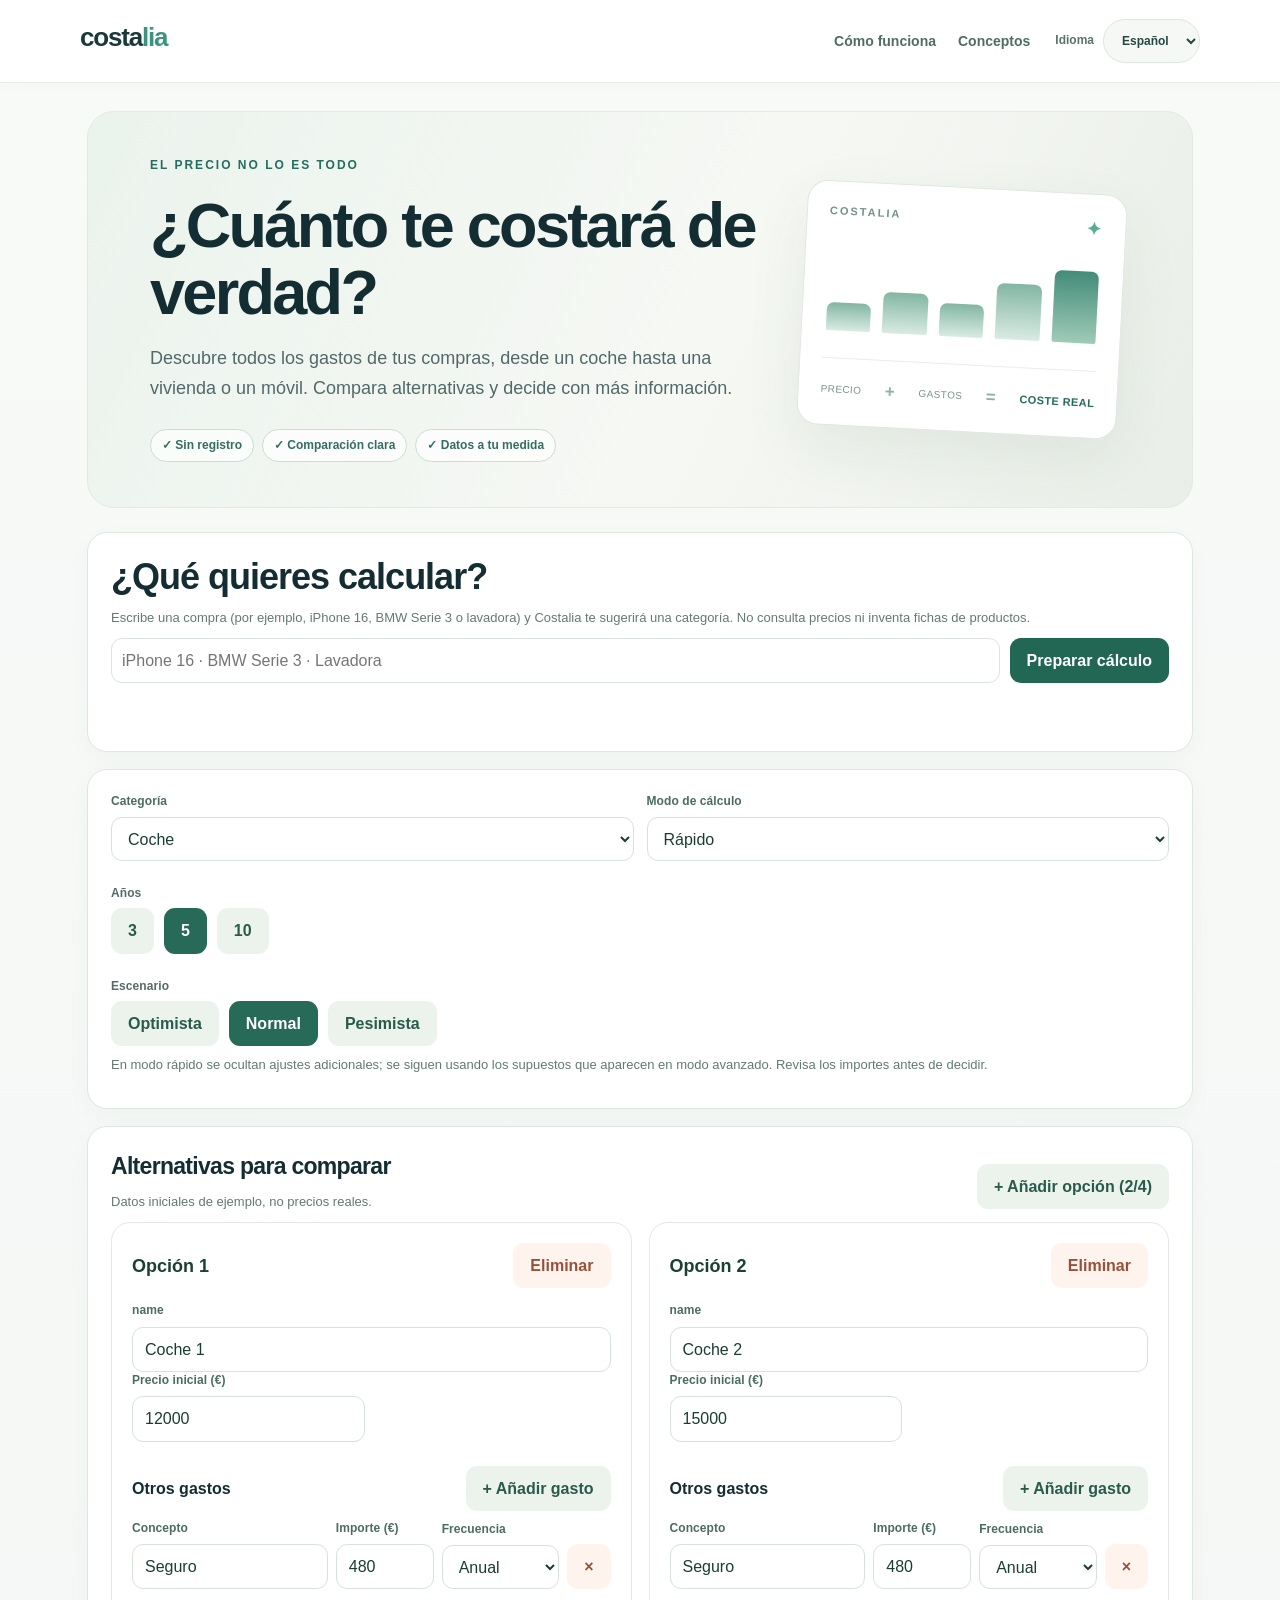
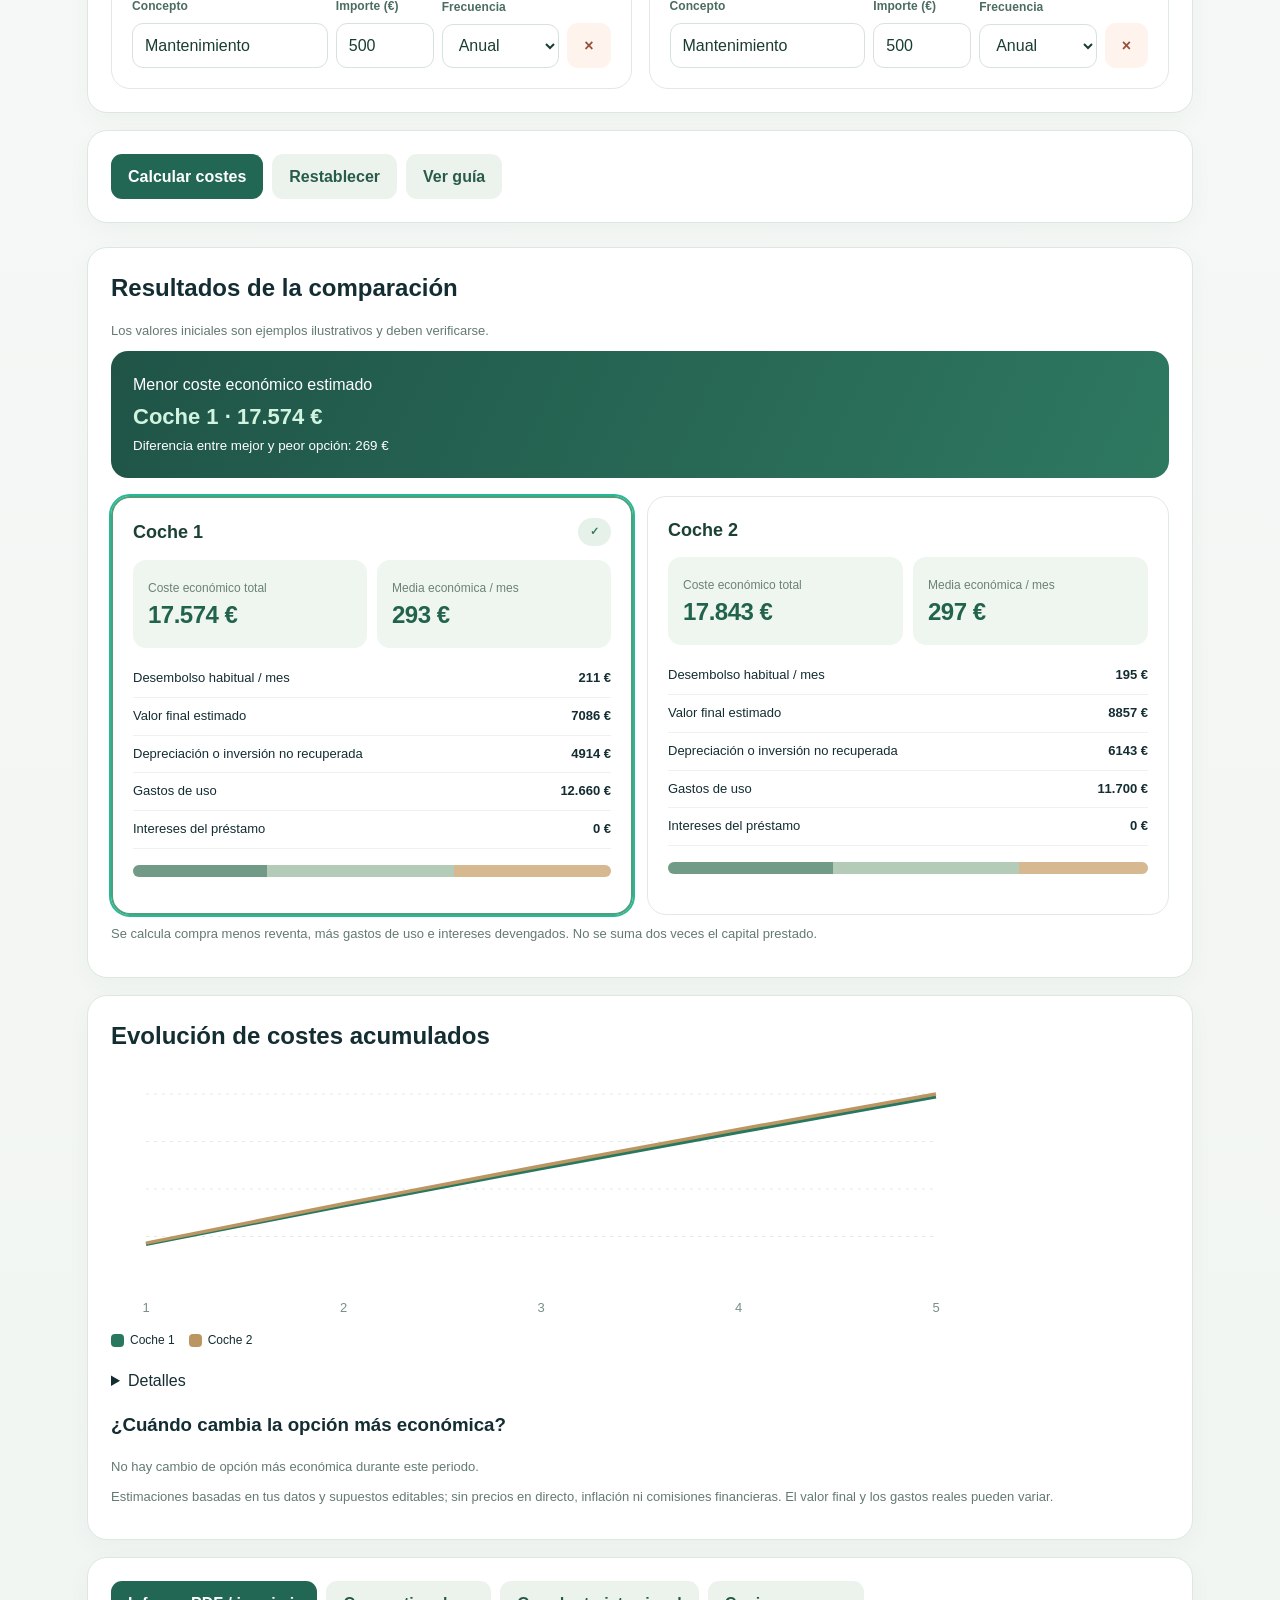
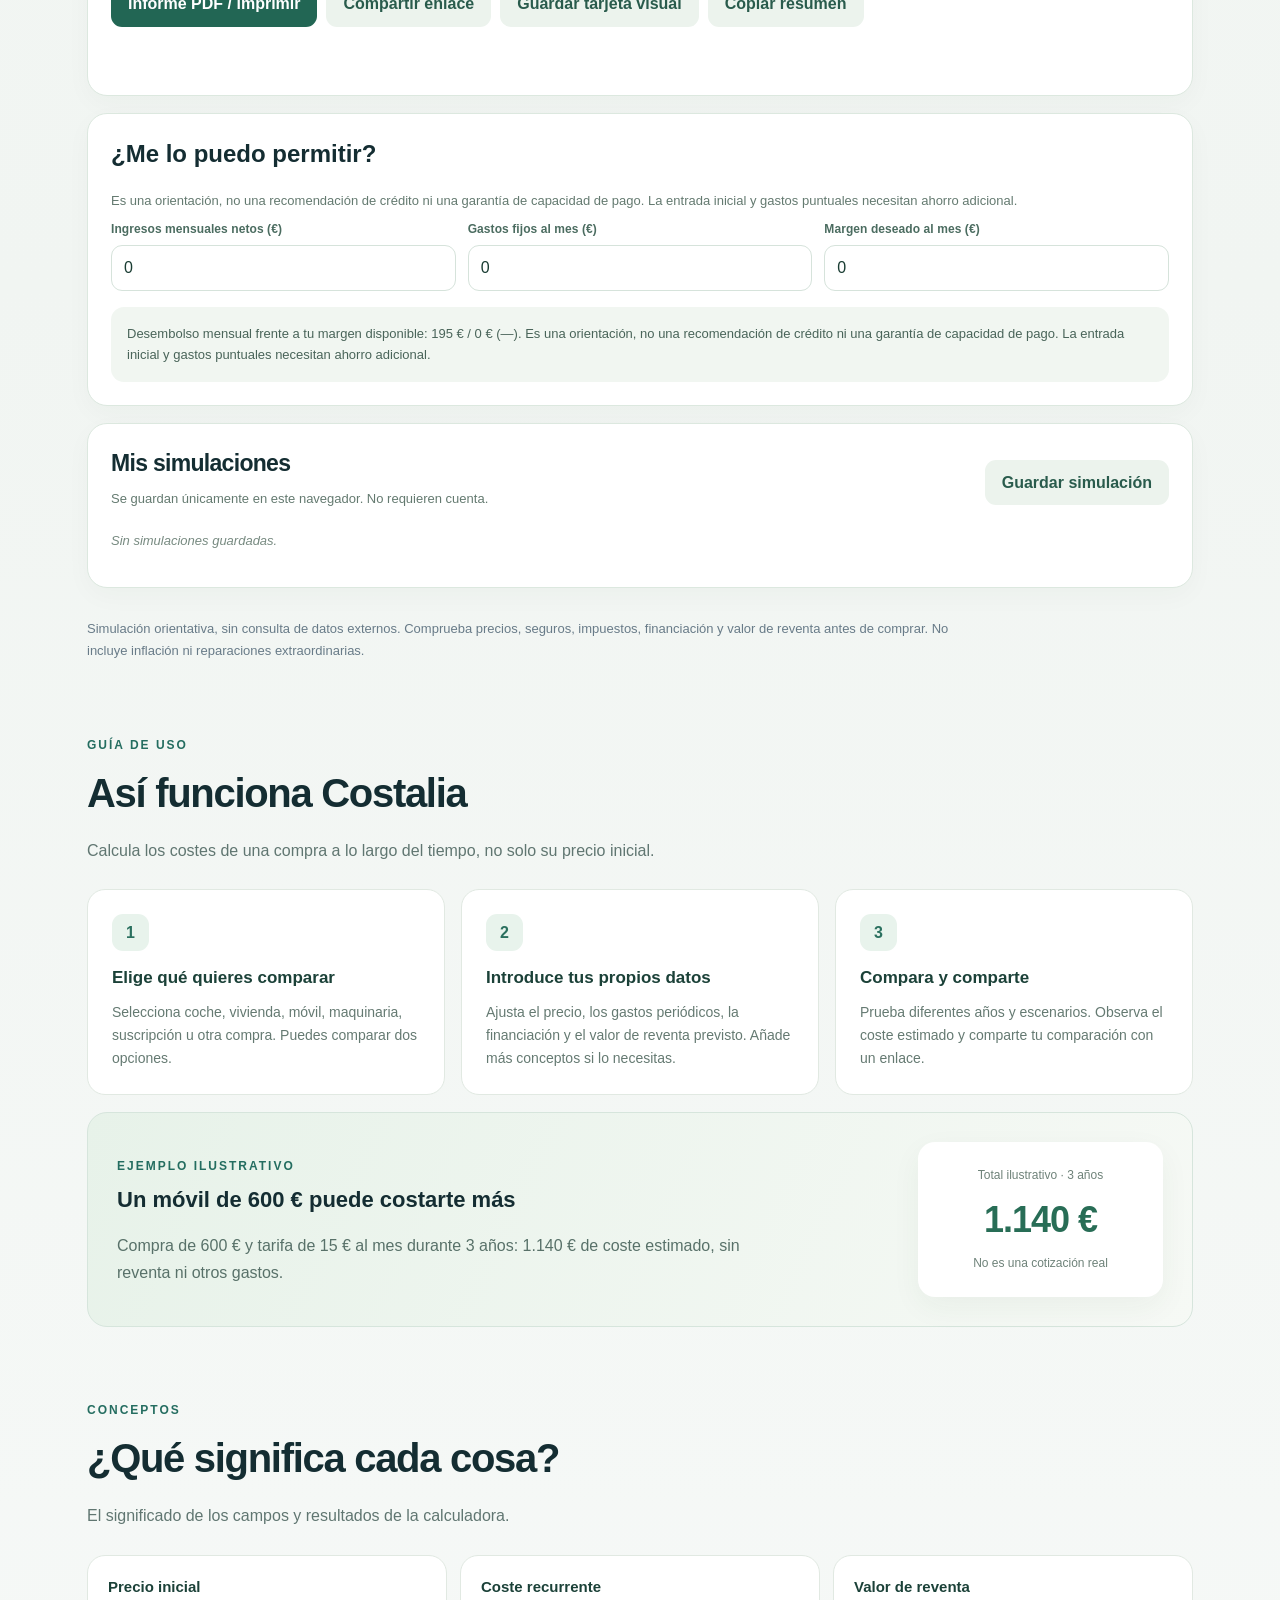
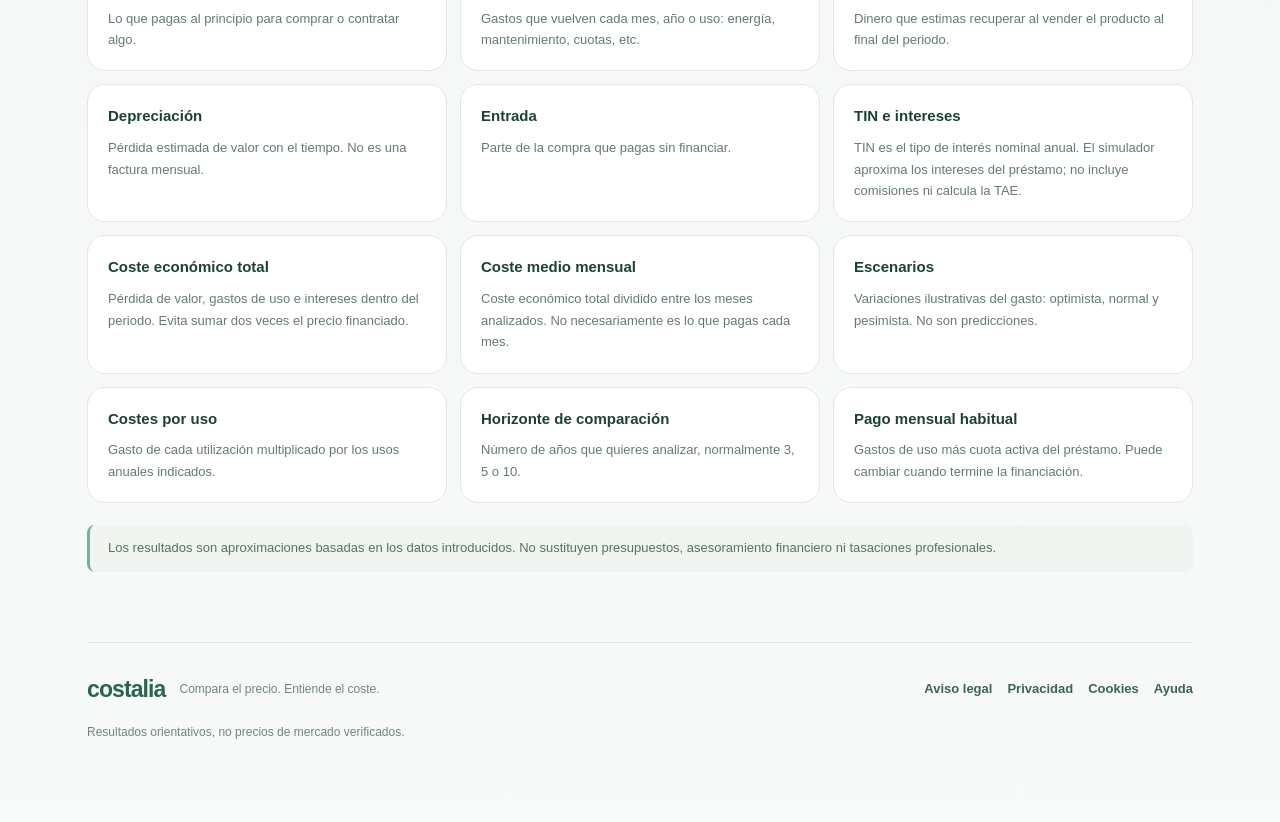
==== commit a8a88f98: "Integrate Costalia Plus calculator and retain original help and legal pages" ====
--- a/index.html
+++ b/index.html
@@ -1,4 +1,4 @@
-<!doctype html><html lang="es"><head><meta charset="utf-8"><meta name="viewport" content="width=device-width,initial-scale=1"><title>Costalia | Descubre cuánto te cuesta de verdad</title><meta name="theme-color" content="#0e3045"><meta property="og:type" content="website"><meta property="og:title" content="Costalia — Descubre el coste real de tus compras"><meta property="og:description" content="Compara gastos, mantenimiento, financiación y depreciación de cualquier compra."><link rel="icon" type="image/svg+xml" href="/favicon.svg"><meta name="description" content="Calcula el coste real de coches, motos, vivienda, tecnología, electrodomésticos y cualquier compra. Compara opciones."><style>
+<!doctype html><html lang="es"><head><meta charset="utf-8"><meta name="viewport" content="width=device-width,initial-scale=1"><title>Costalia | Descubre cuánto te cuesta de verdad</title><meta name="theme-color" content="#0e3045"><meta property="og:type" content="website"><meta property="og:title" content="Costalia — Descubre el coste real de tus compras"><meta property="og:description" content="Compara gastos, mantenimiento, financiación y depreciación de cualquier compra."><link rel="icon" type="image/svg+xml" href="/favicon.svg"><link rel="stylesheet" href="/costalia-plus.css"><meta name="description" content="Calcula el coste real de coches, motos, vivienda, tecnología, electrodomésticos y cualquier compra. Compara opciones."><style>
 *{box-sizing:border-box}body{margin:0;background:#f4f7f9;color:#102b3d;font:16px system-ui,sans-serif}header{background:#0e3045;color:white;padding:18px 5%;display:flex;justify-content:space-between}header strong{font-size:24px}header strong span{color:#55d3b4}select,button,input{font:inherit}select,input{width:100%;padding:10px;border:1px solid #cbd7df;border-radius:9px;background:white}header select{width:auto}main{max-width:1130px;margin:35px auto;padding:0 16px}h1{font-size:clamp(30px,5vw,52px);letter-spacing:-2px;margin:8px 0}h2{margin-top:0}.muted,.note{color:#647785}.note{font-size:13px}.hero{margin-bottom:26px}.eyebrow{font-size:13px;color:#078b75;font-weight:800;text-transform:uppercase}.cards{display:grid;grid-template-columns:repeat(2,minmax(0,1fr));gap:16px}.panel{background:white;border-radius:17px;padding:23px;border:1px solid #dce5eb;box-shadow:0 4px 16px #172d4109}.fields{display:grid;grid-template-columns:repeat(2,minmax(0,1fr));gap:14px}label{font-size:13px;font-weight:650;display:block;color:#466073;margin-bottom:6px}.wide{grid-column:span 2}.row{display:flex;gap:10px;align-items:center;flex-wrap:wrap}.actions{justify-content:center;margin:20px 0}button{border:0;border-radius:10px;background:#11394d;color:white;padding:12px 18px;cursor:pointer;font-weight:700}.ghost{background:#e1ebf0;color:#14384b}.active{background:#087f69}.metric{padding:16px;border-radius:12px;background:#eaf6f2}.metric strong{display:block;font-size:clamp(23px,3vw,34px);color:#087a65;margin-top:7px}.results{margin-top:18px}.result-card h2{font-size:20px}.stats{display:grid;grid-template-columns:1fr 1fr;gap:10px}.winner{outline:2px solid #26b995}.bar{height:10px;background:#e1eaf0;border-radius:8px;overflow:hidden}.bar i{height:100%;display:block;background:#1ba58b}.line{display:flex;justify-content:space-between;font-size:13px;margin:13px 0 6px}.summary{background:#123349;color:white;padding:20px;border-radius:12px;margin:17px 0;font-size:18px}.summary b{color:#76e6c9}.warning{background:#fff5db;padding:16px;border-radius:10px}.foot{font-size:13px;color:#687b88;margin:28px 0}@media(max-width:720px){.cards{grid-template-columns:1fr}.panel{padding:17px}}
 
 /* Visual refresh: neutral editorial design, calm green highlights */
@@ -35,9 +35,9 @@
 @media(max-width:760px){header{gap:8px;flex-wrap:wrap}.top-nav{order:3;width:100%;margin:0;gap:22px;padding-top:9px;border-top:1px solid #eaf0eb}.language-control{margin-left:auto}.guide-grid,.gloss-grid{grid-template-columns:1fr}.help-section{margin-top:50px}.help-example{flex-direction:column;align-items:stretch}.example-number{min-width:0}.site-footer{align-items:start;flex-direction:column}}
 </style></head><body><header><strong>costa<span>lia</span></strong><nav class="top-nav"><a href="#guide" id="helpNav">Cómo funciona</a><a href="#glossary" id="termsNav">Conceptos</a></nav><div class="language-control"><span id="langCaption">Idioma</span><select id="lang" aria-label="Idioma / Language"><option value="es">Español</option><option value="ca">Català</option><option value="en">English</option></select></div></header><main>
 <div class="hero"><div class="hero-content"><div class="eyebrow" data-t="sub">El precio de compra no lo es todo</div><h1 data-t="title">¿Cuánto te costará de verdad?</h1><p class="muted" data-t="intro">Calcula el coste real de coches, motos, viviendas, tecnología y cualquier compra. Compara dos opciones y descubre los gastos que no ves. Gratis y sin registro.</p><div class="hero-perks"><span>✓ Sin registro</span><span>✓ Comparación clara</span><span>✓ Datos a tu medida</span></div></div><div class="hero-art" aria-hidden="true"><div class="art-top">COSTALIA <span>✦</span></div><div class="art-graph"><i></i><i></i><i></i><i></i><i></i></div><div class="art-line"></div><div class="art-bottom"><span>PRECIO</span><b>+</b><span>GASTOS</span><b>=</b><strong>COSTE REAL</strong></div></div></div>
-<div class="panel category-panel" id="choose-category"><h2 id="categoryTitle">¿Qué quieres calcular?</h2><p class="note" id="categoryHelp">Elige una categoría o usa el modo personalizado para cualquier compra.</p><div class="row"><select id="category" aria-label="Categoría" style="max-width:520px"></select><button id="addExpense" class="ghost" style="display:none">+ Añadir gasto</button></div></div><div class="panel control-panel"><h2 data-t="period">Periodo de comparación</h2><div class="row" id="periodButtons"><button data-y="3">3</button><button data-y="5" class="active">5</button><button data-y="10">10</button><span data-t="years">años</span></div><p class="note" data-t="examples">Todos los valores son ejemplos editables, no ofertas ni precios reales.</p></div>
+<div id="costaliaStudio"><div id="cs-main"></div></div><div id="legacyCalc" aria-hidden="true"><div class="panel category-panel" id="choose-category"><h2 id="categoryTitle">¿Qué quieres calcular?</h2><p class="note" id="categoryHelp">Elige una categoría o usa el modo personalizado para cualquier compra.</p><div class="row"><select id="category" aria-label="Categoría" style="max-width:520px"></select><button id="addExpense" class="ghost" style="display:none">+ Añadir gasto</button></div></div><div class="panel control-panel"><h2 data-t="period">Periodo de comparación</h2><div class="row" id="periodButtons"><button data-y="3">3</button><button data-y="5" class="active">5</button><button data-y="10">10</button><span data-t="years">años</span></div><p class="note" data-t="examples">Todos los valores son ejemplos editables, no ofertas ni precios reales.</p></div>
 <div class="panel control-panel" style="margin-top:16px"><h2 id="scenarioTitle">Escenario de gastos</h2><div class="row" id="scenarios"><button data-s="low" class="ghost">Optimista</button><button data-s="normal" class="active">Normal</button><button data-s="high" class="ghost">Pesimista</button></div><p class="note" id="scenarioNote">El escenario cambia el coste de energía, mantenimiento, reparaciones y la tasa de depreciación un -15%, 0% o +20%. No modifica el seguro ni los impuestos.</p></div><div id="forms" class="cards" style="margin-top:16px"></div><div id="generalForms" class="cards" style="margin-top:16px;display:none"></div><div class="row actions"><button id="calc" data-t="calculate">Calcular y comparar</button><button id="copy" class="ghost" data-t="copy">Copiar resumen</button><button id="share" class="ghost">Compartir enlace</button><button id="reset" class="ghost" data-t="reset">Restaurar ejemplos</button></div><div id="result" aria-live="polite"></div>
-<p class="foot" data-t="legal">Simulación orientativa, sin consulta de datos externos. Comprueba precios, seguros, impuestos, financiación y valor de reventa antes de comprar. No incluye inflación ni reparaciones extraordinarias.</p><section class="help-section" id="guide" aria-labelledby="guideTitle"><div class="help-head"><span class="eyebrow" id="guideEyebrow">GUÍA DE USO</span><h2 id="guideTitle">Así funciona Costalia</h2><p id="guideIntro">Calcula gastos a lo largo del tiempo, no solo el precio de compra.</p></div><div class="guide-grid" id="guideSteps"></div><div class="help-example"><div><span class="eyebrow" id="exampleEyebrow">EJEMPLO</span><h3 id="exampleTitle">Un móvil de 600 € puede costarte más</h3><p id="exampleText">Si pagas 600 € por el móvil y 15 € al mes por una tarifa durante 3 años, el desembolso estimado será de 1.140 €, suponiendo que no haya valor de reventa ni otros gastos.</p></div><div class="example-number"><span id="exampleLabel">Total ilustrativo · 3 años</span><strong>1.140 €</strong><small id="exampleDisclaimer">Ejemplo, no una cotización real.</small></div></div></section>
+</div><p class="foot" data-t="legal">Simulación orientativa, sin consulta de datos externos. Comprueba precios, seguros, impuestos, financiación y valor de reventa antes de comprar. No incluye inflación ni reparaciones extraordinarias.</p><section class="help-section" id="guide" aria-labelledby="guideTitle"><div class="help-head"><span class="eyebrow" id="guideEyebrow">GUÍA DE USO</span><h2 id="guideTitle">Así funciona Costalia</h2><p id="guideIntro">Calcula gastos a lo largo del tiempo, no solo el precio de compra.</p></div><div class="guide-grid" id="guideSteps"></div><div class="help-example"><div><span class="eyebrow" id="exampleEyebrow">EJEMPLO</span><h3 id="exampleTitle">Un móvil de 600 € puede costarte más</h3><p id="exampleText">Si pagas 600 € por el móvil y 15 € al mes por una tarifa durante 3 años, el desembolso estimado será de 1.140 €, suponiendo que no haya valor de reventa ni otros gastos.</p></div><div class="example-number"><span id="exampleLabel">Total ilustrativo · 3 años</span><strong>1.140 €</strong><small id="exampleDisclaimer">Ejemplo, no una cotización real.</small></div></div></section>
 <section class="help-section glossary" id="glossary" aria-labelledby="glossaryTitle"><div class="help-head"><span class="eyebrow" id="glossaryEyebrow">DICCIONARIO</span><h2 id="glossaryTitle">¿Qué significa cada dato?</h2><p id="glossaryIntro">Explicaciones sencillas de los campos y los resultados.</p></div><div class="gloss-grid" id="glossaryList"></div><p class="help-disclaimer" id="helpDisclaimer">Los resultados son aproximaciones basadas en los importes que introduces. No equivalen a una oferta ni a asesoramiento financiero.</p></section>
 <footer class="site-footer"><div class="footer-identity"><b>costalia</b><span id="footerTagline">Compara el precio. Entiende el coste.</span></div><nav aria-label="Legal"><a href="/aviso-legal.html" id="legalLink">Aviso legal</a><a href="/privacidad.html" id="privacyLink">Privacidad</a><a href="/cookies.html" id="cookiesLink">Cookies</a><a href="#guide" id="footerHelp">Ayuda</a></nav><small id="footerDisclaimer">Las simulaciones son orientativas y no sustituyen presupuestos profesionales.</small></footer></main><script>
 const dict={
@@ -111,5 +111,5 @@
 document.getElementById("guideSteps").innerHTML=x.steps.map((step,i)=>`<article class="guide-step"><span class="step-num">${i+1}</span><h3>${esc(step[0])}</h3><p>${esc(step[1])}</p></article>`).join("");
 document.getElementById("glossaryList").innerHTML=x.gloss.map(([name,desc])=>`<article class="gloss-item"><h3>${esc(name)}</h3><p>${esc(desc)}</p></article>`).join("");
 ["legalLink","privacyLink","cookiesLink"].forEach((id,i)=>{document.getElementById(id).href=["/aviso-legal.html","/privacidad.html","/cookies.html"][i]+"?lang="+lang});}
-const translateBeforeInfo=translate;translate=function(){translateBeforeInfo();refreshInfo()};refreshInfo();
-</script></body></html>+const translateBeforeInfo=translate;translate=function(){translateBeforeInfo();refreshInfo()};const requestedLang=new URLSearchParams(location.search).get("lang");if(["es","ca","en"].includes(requestedLang)&&!new URLSearchParams(location.search).has("state")&&!new URLSearchParams(location.search).has("general")){lang=requestedLang;document.getElementById("lang").value=lang;translate()}else{refreshInfo()}
+</script><script src="/costalia-plus.js"></script></body></html>
--- a/costalia-plus.css
+++ b/costalia-plus.css
@@ -0,0 +1,59 @@
+/* Costalia Studio — enhanced calculator */
+#costaliaStudio{max-width:1150px;margin:0 auto 30px}
+#legacyCalc{display:none!important}
+.cs-panel{background:#fff;border:1px solid #dce8df;border-radius:20px;padding:23px;margin-bottom:17px;box-shadow:0 8px 26px #123a2908}
+.cs-top{display:flex;justify-content:space-between;align-items:center;gap:15px;flex-wrap:wrap}
+.cs-top h2{margin:0;font-size:23px;letter-spacing:-.7px}
+.cs-sub{color:#647a70;font-size:13px;line-height:1.6;margin:9px 0}
+.cs-fields{display:grid;grid-template-columns:repeat(2,minmax(0,1fr));gap:13px}
+.cs-field{min-width:0}.cs-field label{display:block;font-size:12px;font-weight:730;color:#4b6c60;margin-bottom:7px}
+.cs-field input,.cs-field select{width:100%;padding:10px 12px;border:1px solid #d6e3db;border-radius:11px;color:#1a3d33;min-height:44px;background:#fff;font:inherit}
+.cs-field input:focus,.cs-field select:focus{outline:2px solid #9ccfba;outline-offset:1px}
+.cs-grid{display:grid;grid-template-columns:repeat(2,minmax(0,1fr));gap:17px}
+.cs-four{display:grid;grid-template-columns:repeat(2,minmax(0,1fr));gap:14px}
+.cs-controls{display:flex;flex-wrap:wrap;align-items:center;gap:10px}
+.cs-controls button,.cs-mini{border-radius:11px}
+.cs-btn{background:#226654;color:white;border:0;padding:11px 17px;border-radius:11px;font-weight:720;cursor:pointer}
+.cs-btn.secondary{background:#ecf3ed;color:#295b4c}
+.cs-btn.danger{background:#fff3ee;color:#97513a}
+.cs-btn:disabled{opacity:.5;cursor:not-allowed}
+.cs-selected{background:#266a57!important;color:#fff!important}
+.cs-title{font-size:clamp(25px,3.4vw,36px);line-height:1.18;letter-spacing:-1px;margin:0 0 7px}
+.cs-tag{display:inline-block;font-size:11px;color:#31765f;background:#e6f2e9;border-radius:999px;padding:6px 12px;font-weight:700}
+.cs-option{border:1px solid #e2e9e3;border-radius:19px;background:#fff;padding:20px}
+.cs-option.winner{border:2px solid #4f9f7b}
+.cs-option-head{display:flex;justify-content:space-between;align-items:center;gap:10px;margin:0 0 14px}
+.cs-option h3{margin:0;font-size:18px;color:#1b4035}
+.cs-stack{display:grid;grid-template-columns:repeat(2,minmax(0,1fr));gap:10px}
+.cs-stat{background:#eff6f0;border-radius:13px;padding:15px}
+.cs-stat b{display:block;color:#22634d;font-size:24px;letter-spacing:-.5px}
+.cs-stat span{color:#6c8276;font-size:12px}
+.cs-row{display:flex;align-items:center;justify-content:space-between;gap:10px;padding:9px 0;border-bottom:1px solid #edf2ed;font-size:13px}
+.cs-chart{display:flex;height:12px;overflow:hidden;border-radius:20px;background:#e9efe9;margin:16px 0}
+.cs-chart span{min-width:0}
+.cs-timeline{overflow:auto;padding-bottom:5px}
+.cs-timeline svg{display:block;max-width:100%;height:auto}
+.cs-helper{background:#f1f6f1;padding:16px;border-radius:13px;font-size:13px;line-height:1.65;color:#496459}
+.cs-alert{background:#fff8e7;border:1px solid #eedcaa;border-radius:12px;padding:14px;color:#795d29}
+.cs-resultlead{padding:22px;background:linear-gradient(115deg,#1f5447,#2e7860);border-radius:17px;color:#fff;margin-bottom:18px}
+.cs-resultlead strong{font-size:22px;display:block;margin-top:5px;color:#d0f4df}
+.cs-breakdown{margin:12px 0 0}
+.cs-tabs{display:flex;flex-wrap:wrap;gap:8px}
+.cs-tab{background:#edf2ed!important;color:#355f4c!important}
+.cs-tab.active{background:#245f4b!important;color:#fff!important}
+.cs-expense{display:grid;grid-template-columns:2fr 1fr 1.2fr auto;gap:8px;align-items:end;margin-top:9px}
+.cs-expense input,.cs-expense select{width:100%;min-width:0}
+.cs-empty{font-size:13px;color:#778a80;font-style:italic}
+.cs-search{display:flex;align-items:center;gap:10px}
+.cs-search input{flex:1;min-width:0}
+.cs-section{margin-top:24px}
+.cs-section h2{font-size:24px;margin:0 0 15px}
+.cs-budget{display:grid;grid-template-columns:repeat(3,minmax(0,1fr));gap:12px}
+.cs-actions{display:flex;flex-wrap:wrap;gap:9px}
+.cs-actions button{flex:0 1 auto}
+.cs-table{width:100%;border-collapse:collapse;font-size:13px}
+.cs-table td,.cs-table th{text-align:left;border-bottom:1px solid #e7eee7;padding:11px;white-space:nowrap}
+.cs-table th{color:#486a59;font-size:12px}
+.cs-toast{font-size:13px;color:#276d56;min-height:19px}
+@media(max-width:750px){.cs-panel{padding:17px}.cs-grid,.cs-four{grid-template-columns:1fr}.cs-budget{grid-template-columns:1fr}.cs-expense{grid-template-columns:1fr 1fr}.cs-expense .cs-full{grid-column:span 2}.cs-actions button{flex:1 1 42%}.cs-top{align-items:flex-start}.cs-stack{grid-template-columns:1fr 1fr}}
+@media print{header,.hero,.site-footer,.help-section,#legacyCalc,.cs-edit,#cs-search-panel,#cs-budget-panel,#cs-saved-panel,.cs-actions{display:none!important}body{background:white!important}main{margin:0;padding:0}#costaliaStudio{width:100%;max-width:none}.cs-panel,.cs-option{box-shadow:none!important;break-inside:avoid;border-color:#b5c4b9}.cs-resultlead{color:#111;background:white;border:1px solid #ccc}.cs-resultlead strong{color:#111}}
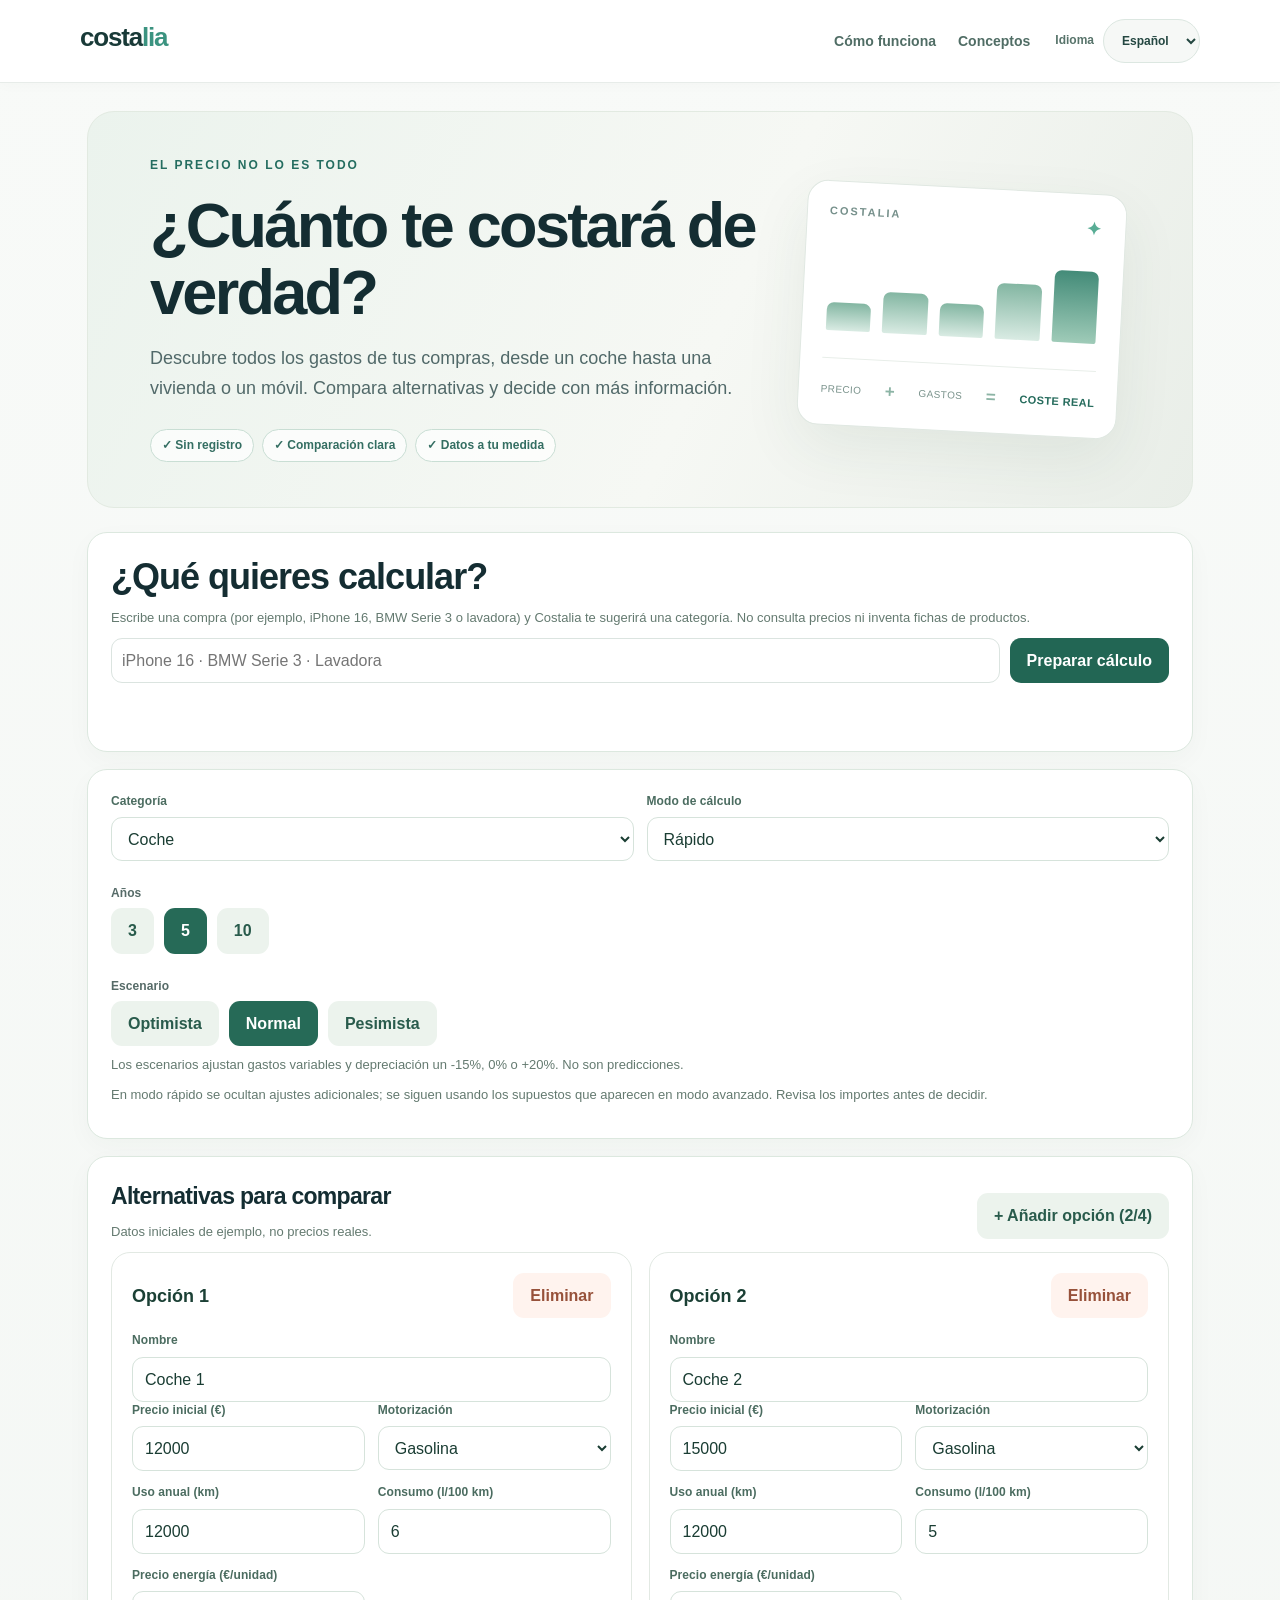
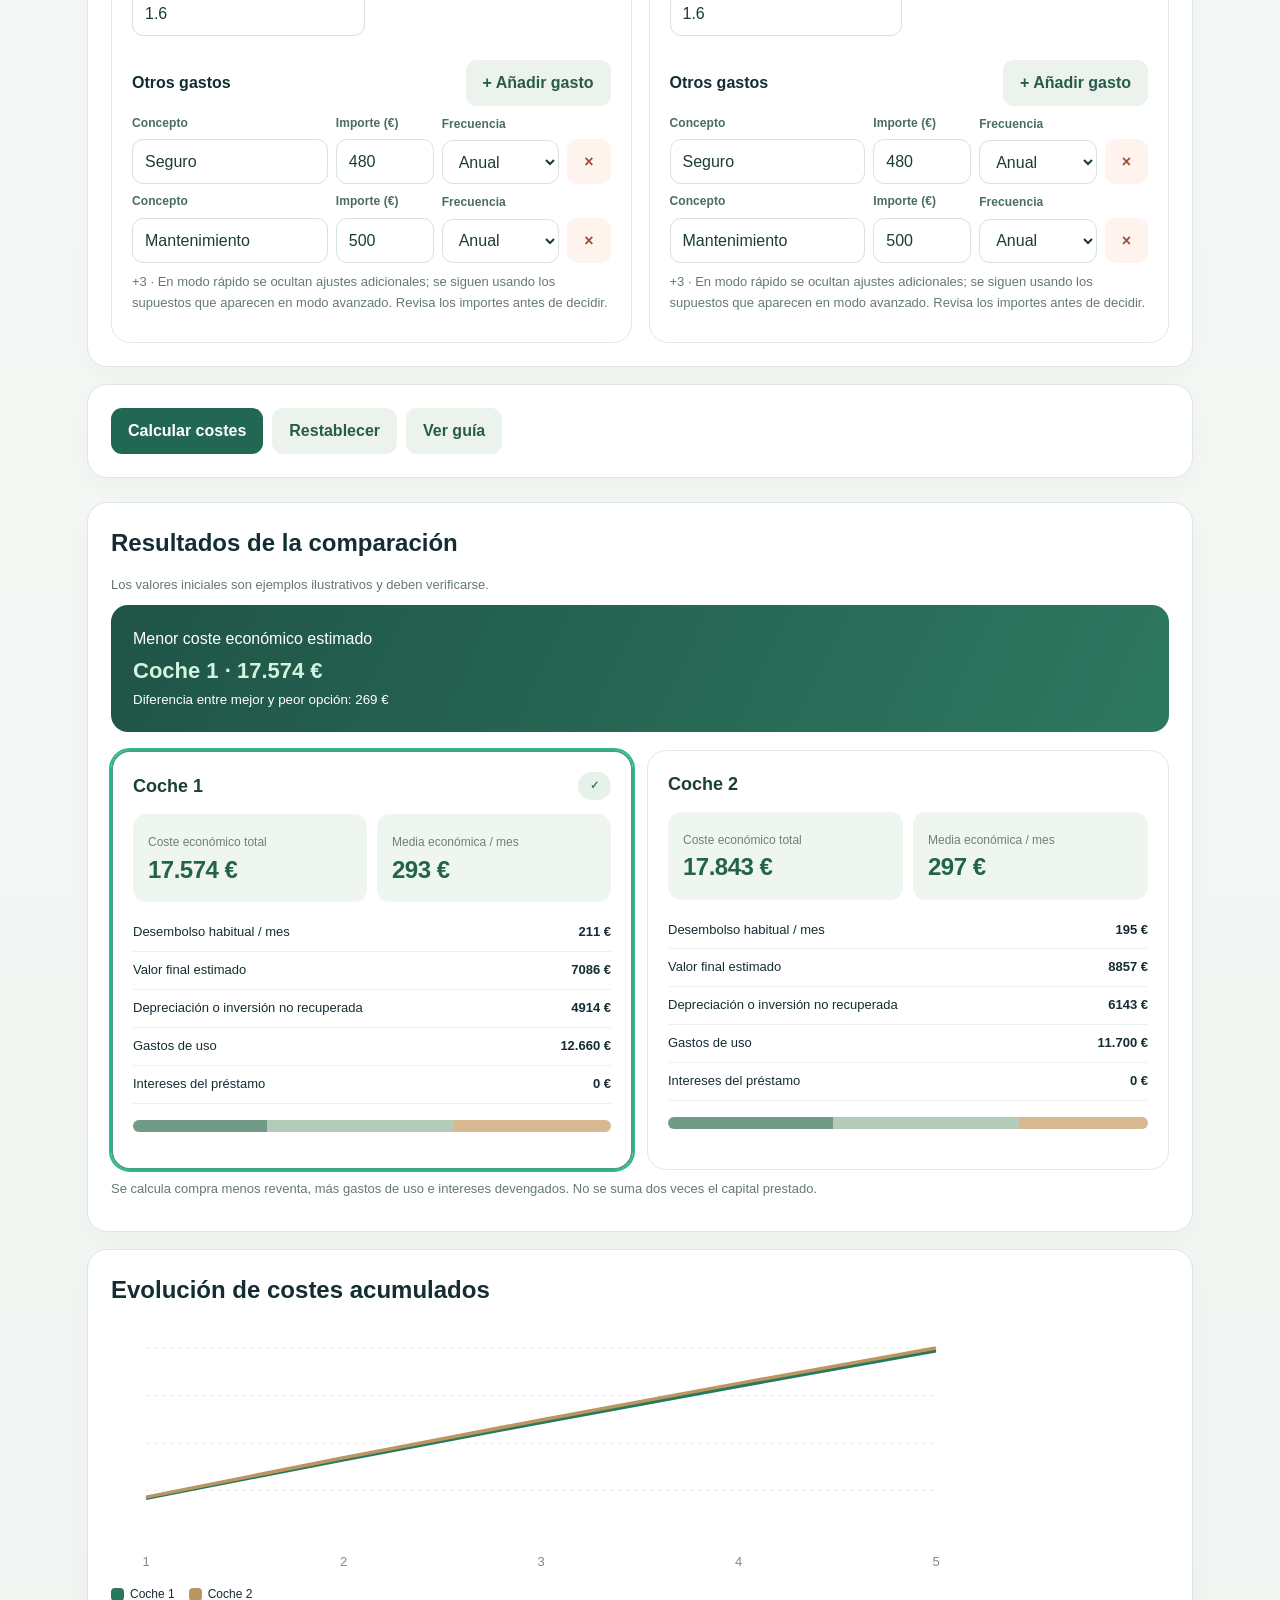
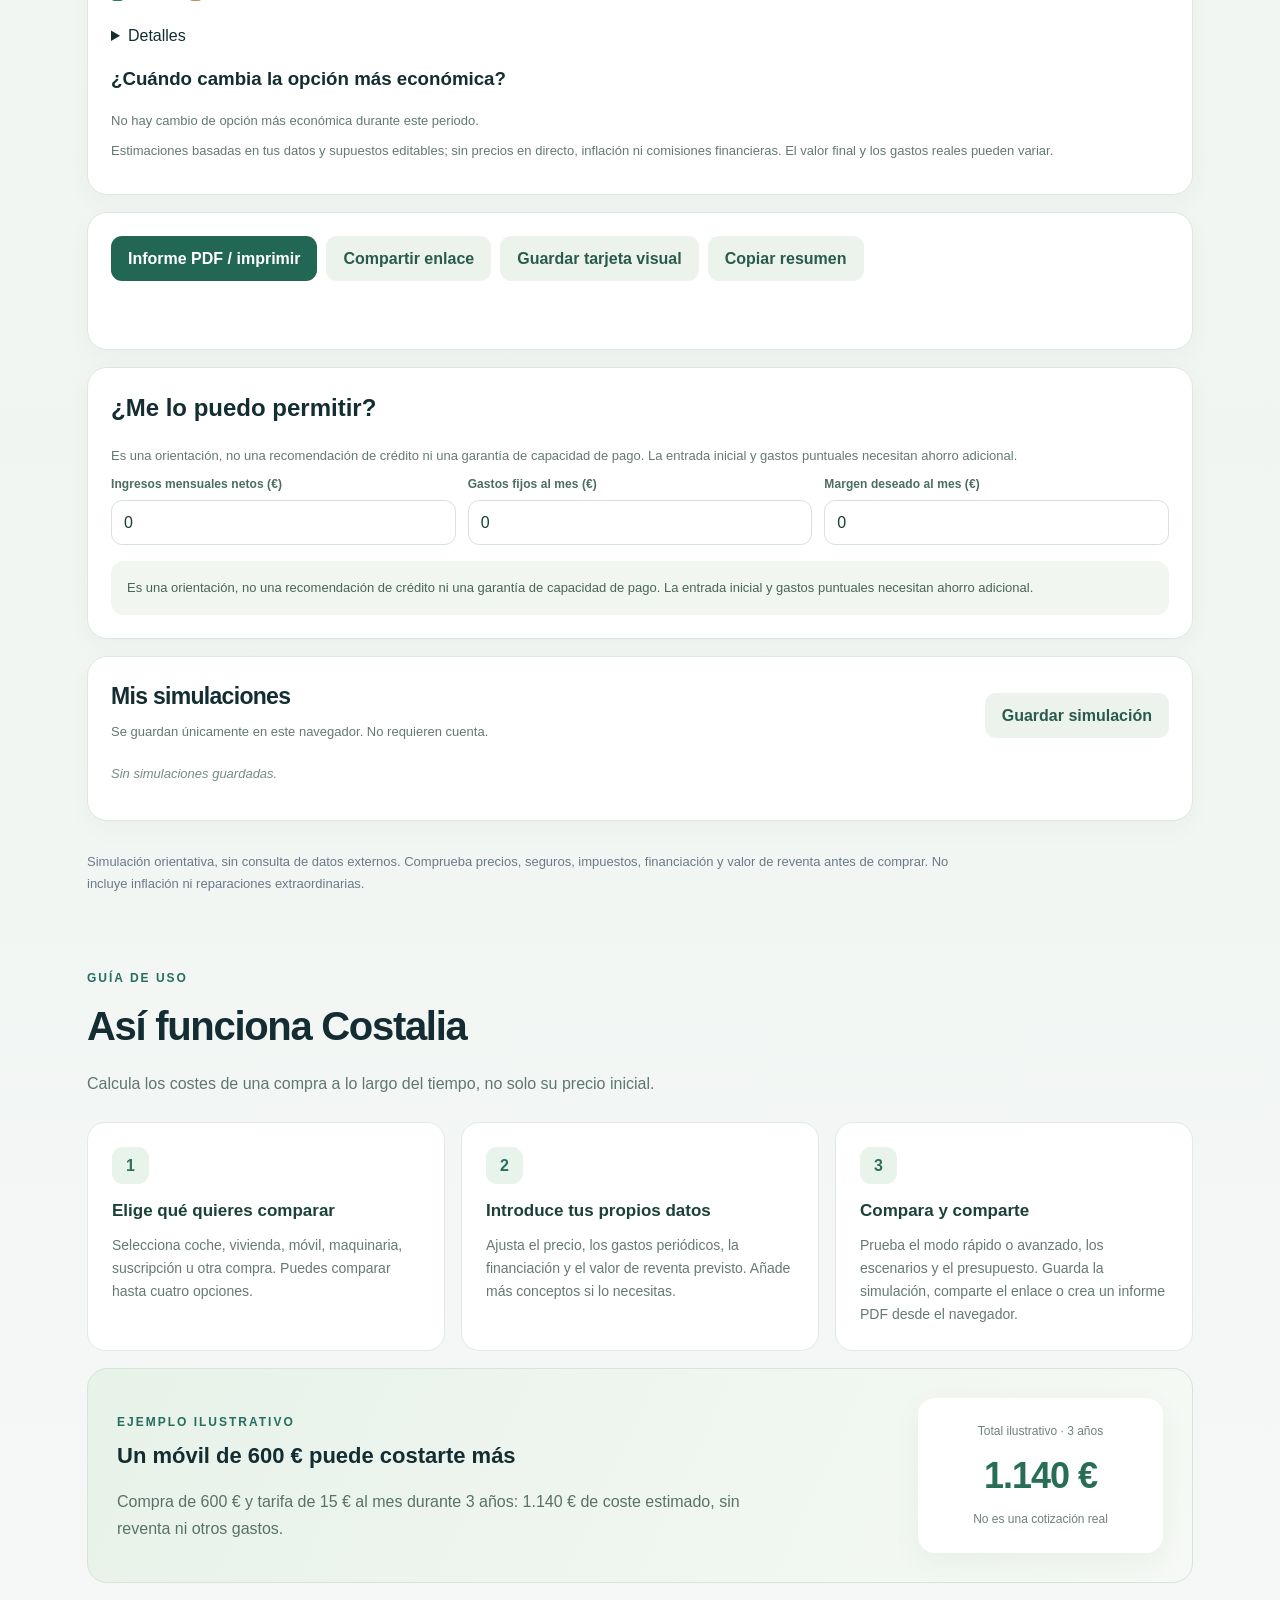
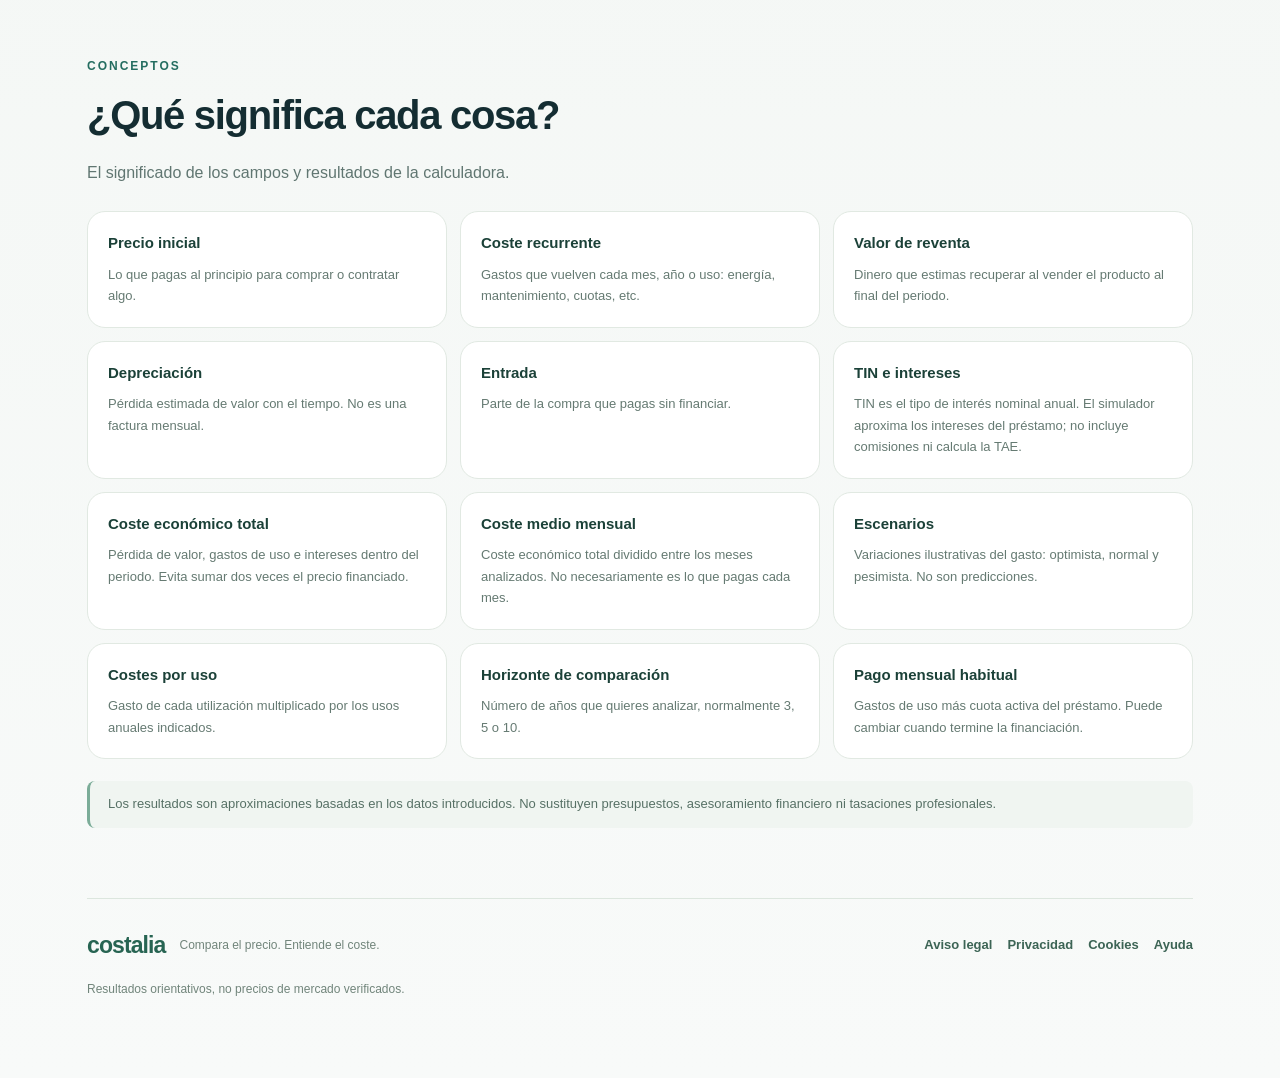
==== commit d3dc0bad: "Update multilingual help guide for four-way comparison, budgets, saving and reports" ====
--- a/index.html
+++ b/index.html
@@ -104,9 +104,9 @@
 refreshAll();
 
 const infoText={
-es:{langCaption:"Idioma",helpNav:"Cómo funciona",termsNav:"Conceptos",guideEyebrow:"GUÍA DE USO",guideTitle:"Así funciona Costalia",guideIntro:"Calcula los costes de una compra a lo largo del tiempo, no solo su precio inicial.",steps:[["Elige qué quieres comparar","Selecciona coche, vivienda, móvil, maquinaria, suscripción u otra compra. Puedes comparar dos opciones."],["Introduce tus propios datos","Ajusta el precio, los gastos periódicos, la financiación y el valor de reventa previsto. Añade más conceptos si lo necesitas."],["Compara y comparte","Prueba diferentes años y escenarios. Observa el coste estimado y comparte tu comparación con un enlace."]],exampleEyebrow:"EJEMPLO ILUSTRATIVO",exampleTitle:"Un móvil de 600 € puede costarte más",exampleText:"Compra de 600 € y tarifa de 15 € al mes durante 3 años: 1.140 € de coste estimado, sin reventa ni otros gastos.",exampleLabel:"Total ilustrativo · 3 años",exampleDisclaimer:"No es una cotización real",glossaryEyebrow:"CONCEPTOS",glossaryTitle:"¿Qué significa cada cosa?",glossaryIntro:"El significado de los campos y resultados de la calculadora.",gloss:[["Precio inicial","Lo que pagas al principio para comprar o contratar algo."],["Coste recurrente","Gastos que vuelven cada mes, año o uso: energía, mantenimiento, cuotas, etc."],["Valor de reventa","Dinero que estimas recuperar al vender el producto al final del periodo."],["Depreciación","Pérdida estimada de valor con el tiempo. No es una factura mensual."],["Entrada","Parte de la compra que pagas sin financiar."],["TIN e intereses","TIN es el tipo de interés nominal anual. El simulador aproxima los intereses del préstamo; no incluye comisiones ni calcula la TAE."],["Coste económico total","Pérdida de valor, gastos de uso e intereses dentro del periodo. Evita sumar dos veces el precio financiado."],["Coste medio mensual","Coste económico total dividido entre los meses analizados. No necesariamente es lo que pagas cada mes."],["Escenarios","Variaciones ilustrativas del gasto: optimista, normal y pesimista. No son predicciones."],["Costes por uso","Gasto de cada utilización multiplicado por los usos anuales indicados."],["Horizonte de comparación","Número de años que quieres analizar, normalmente 3, 5 o 10."],["Pago mensual habitual","Gastos de uso más cuota activa del préstamo. Puede cambiar cuando termine la financiación."]],helpDisclaimer:"Los resultados son aproximaciones basadas en los datos introducidos. No sustituyen presupuestos, asesoramiento financiero ni tasaciones profesionales.",footerTagline:"Compara el precio. Entiende el coste.",legalLink:"Aviso legal",privacyLink:"Privacidad",cookiesLink:"Cookies",footerHelp:"Ayuda",footerDisclaimer:"Resultados orientativos, no precios de mercado verificados."},
-ca:{langCaption:"Idioma",helpNav:"Com funciona",termsNav:"Conceptes",guideEyebrow:"GUIA D'ÚS",guideTitle:"Així funciona Costalia",guideIntro:"Calcula les despeses d'una compra al llarg del temps, no només el preu inicial.",steps:[["Tria què vols comparar","Selecciona cotxe, habitatge, mòbil, maquinària, subscripció o una altra compra. Pots comparar dues opcions."],["Introdueix les teves dades","Ajusta el preu, les despeses periòdiques, el finançament i el valor de revenda previst. Afegeix conceptes si et cal."],["Compara i comparteix","Prova diferents anys i escenaris. Observa el cost estimat i comparteix la comparació amb un enllaç."]],exampleEyebrow:"EXEMPLE IL·LUSTRATIU",exampleTitle:"Un mòbil de 600 € et pot costar més",exampleText:"Compra de 600 € i tarifa de 15 € mensuals durant 3 anys: 1.140 € de cost estimat, sense revenda ni altres despeses.",exampleLabel:"Total il·lustratiu · 3 anys",exampleDisclaimer:"No és un pressupost real",glossaryEyebrow:"CONCEPTES",glossaryTitle:"Què significa cada cosa?",glossaryIntro:"El significat dels camps i resultats de la calculadora.",gloss:[["Preu inicial","El que pagues al principi per comprar o contractar alguna cosa."],["Cost recurrent","Despeses que es repeteixen cada mes, any o ús: energia, manteniment, quotes, etc."],["Valor de revenda","Diners que estimes recuperar quan venguis el producte al final del període."],["Depreciació","Pèrdua estimada de valor amb el temps. No és una factura mensual."],["Entrada","Part de la compra que pagues sense finançar."],["TIN i interessos","El TIN és el tipus d'interès nominal anual. El simulador aproxima interessos; no inclou comissions ni calcula la TAE."],["Cost econòmic total","Pèrdua de valor, despeses d'ús i interessos del període, sense duplicar el capital finançat."],["Cost mitjà mensual","Cost econòmic dividit entre els mesos analitzats. No és necessàriament el pagament de cada mes."],["Escenaris","Variacions il·lustratives de despesa: optimista, normal i pessimista. No són prediccions."],["Costos per ús","Despesa per utilització multiplicada pels usos anuals indicats."],["Horitzó de comparació","Nombre d'anys analitzats, normalment 3, 5 o 10."],["Pagament mensual habitual","Despeses d'ús més quota activa del préstec. Pot variar quan s'acabi el finançament."]],helpDisclaimer:"Els resultats són aproximacions basades en les dades introduïdes. No substitueixen pressupostos, assessorament financer ni taxacions professionals.",footerTagline:"Compara el preu. Entén el cost.",legalLink:"Avís legal",privacyLink:"Privacitat",cookiesLink:"Cookies",footerHelp:"Ajuda",footerDisclaimer:"Resultats orientatius, no preus de mercat verificats."},
-en:{langCaption:"Language",helpNav:"How it works",termsNav:"Key terms",guideEyebrow:"HOW TO USE",guideTitle:"How Costalia works",guideIntro:"Understand the ongoing cost of a purchase, not just the upfront price.",steps:[["Choose what to compare","Select a car, home, phone, machinery, subscription or other purchase. Compare two alternatives."],["Enter your own numbers","Adjust price, recurring expenses, financing and estimated resale value. Add expenses as needed."],["Compare and share","Switch years and scenarios, review estimated totals and share your comparison using a link."]],exampleEyebrow:"ILLUSTRATIVE EXAMPLE",exampleTitle:"A €600 phone can cost more",exampleText:"A €600 phone plus a €15 monthly plan over 3 years totals an estimated €1,140, with no resale value or other costs.",exampleLabel:"Illustrative total · 3 years",exampleDisclaimer:"Not a real quote",glossaryEyebrow:"GLOSSARY",glossaryTitle:"What does each term mean?",glossaryIntro:"Simple explanations of the calculator inputs and results.",gloss:[["Upfront price","What you pay initially to buy or subscribe."],["Recurring expenses","Payments repeated monthly, yearly or per use: energy, service fees, maintenance, etc."],["Resale value","What you estimate you could recover from selling the item at the end."],["Depreciation","Estimated reduction in value over time. Not a monthly bill."],["Down payment","Part of the purchase paid without borrowing."],["Nominal rate and interest","The nominal annual interest rate (TIN). Estimates loan interest, excluding fees; not an APR calculation."],["Total economic cost","Depreciation, running expenses and interest over the period, without double-counting borrowed principal."],["Average monthly cost","Total economic cost divided by the number of months; not necessarily your monthly bill."],["Scenarios","Illustrative optimistic, normal and pessimistic assumptions; not forecasts."],["Per-use expenses","Expense per use multiplied by the annual number of uses."],["Comparison horizon","How many years you analyze, usually 3, 5 or 10."],["Typical monthly cash outflow","Running expenses plus the active loan payment; can change once the loan ends."]],helpDisclaimer:"All results are estimates based on your inputs. They are not professional valuations, financial advice or quotations.",footerTagline:"Compare prices. Understand costs.",legalLink:"Legal notice",privacyLink:"Privacy",cookiesLink:"Cookies",footerHelp:"Help",footerDisclaimer:"Illustrative estimates, not verified market prices."}};
+es:{langCaption:"Idioma",helpNav:"Cómo funciona",termsNav:"Conceptos",guideEyebrow:"GUÍA DE USO",guideTitle:"Así funciona Costalia",guideIntro:"Calcula los costes de una compra a lo largo del tiempo, no solo su precio inicial.",steps:[["Elige qué quieres comparar","Selecciona coche, vivienda, móvil, maquinaria, suscripción u otra compra. Puedes comparar hasta cuatro opciones."],["Introduce tus propios datos","Ajusta el precio, los gastos periódicos, la financiación y el valor de reventa previsto. Añade más conceptos si lo necesitas."],["Compara y comparte","Prueba el modo rápido o avanzado, los escenarios y el presupuesto. Guarda la simulación, comparte el enlace o crea un informe PDF desde el navegador."]],exampleEyebrow:"EJEMPLO ILUSTRATIVO",exampleTitle:"Un móvil de 600 € puede costarte más",exampleText:"Compra de 600 € y tarifa de 15 € al mes durante 3 años: 1.140 € de coste estimado, sin reventa ni otros gastos.",exampleLabel:"Total ilustrativo · 3 años",exampleDisclaimer:"No es una cotización real",glossaryEyebrow:"CONCEPTOS",glossaryTitle:"¿Qué significa cada cosa?",glossaryIntro:"El significado de los campos y resultados de la calculadora.",gloss:[["Precio inicial","Lo que pagas al principio para comprar o contratar algo."],["Coste recurrente","Gastos que vuelven cada mes, año o uso: energía, mantenimiento, cuotas, etc."],["Valor de reventa","Dinero que estimas recuperar al vender el producto al final del periodo."],["Depreciación","Pérdida estimada de valor con el tiempo. No es una factura mensual."],["Entrada","Parte de la compra que pagas sin financiar."],["TIN e intereses","TIN es el tipo de interés nominal anual. El simulador aproxima los intereses del préstamo; no incluye comisiones ni calcula la TAE."],["Coste económico total","Pérdida de valor, gastos de uso e intereses dentro del periodo. Evita sumar dos veces el precio financiado."],["Coste medio mensual","Coste económico total dividido entre los meses analizados. No necesariamente es lo que pagas cada mes."],["Escenarios","Variaciones ilustrativas del gasto: optimista, normal y pesimista. No son predicciones."],["Costes por uso","Gasto de cada utilización multiplicado por los usos anuales indicados."],["Horizonte de comparación","Número de años que quieres analizar, normalmente 3, 5 o 10."],["Pago mensual habitual","Gastos de uso más cuota activa del préstamo. Puede cambiar cuando termine la financiación."]],helpDisclaimer:"Los resultados son aproximaciones basadas en los datos introducidos. No sustituyen presupuestos, asesoramiento financiero ni tasaciones profesionales.",footerTagline:"Compara el precio. Entiende el coste.",legalLink:"Aviso legal",privacyLink:"Privacidad",cookiesLink:"Cookies",footerHelp:"Ayuda",footerDisclaimer:"Resultados orientativos, no precios de mercado verificados."},
+ca:{langCaption:"Idioma",helpNav:"Com funciona",termsNav:"Conceptes",guideEyebrow:"GUIA D'ÚS",guideTitle:"Així funciona Costalia",guideIntro:"Calcula les despeses d'una compra al llarg del temps, no només el preu inicial.",steps:[["Tria què vols comparar","Selecciona cotxe, habitatge, mòbil, maquinària, subscripció o una altra compra. Pots comparar fins a quatre opcions."],["Introdueix les teves dades","Ajusta el preu, les despeses periòdiques, el finançament i el valor de revenda previst. Afegeix conceptes si et cal."],["Compara i comparteix","Prova el mode ràpid o avançat, els escenaris i el pressupost. Desa la simulació, comparteix l'enllaç o crea un informe PDF des del navegador."]],exampleEyebrow:"EXEMPLE IL·LUSTRATIU",exampleTitle:"Un mòbil de 600 € et pot costar més",exampleText:"Compra de 600 € i tarifa de 15 € mensuals durant 3 anys: 1.140 € de cost estimat, sense revenda ni altres despeses.",exampleLabel:"Total il·lustratiu · 3 anys",exampleDisclaimer:"No és un pressupost real",glossaryEyebrow:"CONCEPTES",glossaryTitle:"Què significa cada cosa?",glossaryIntro:"El significat dels camps i resultats de la calculadora.",gloss:[["Preu inicial","El que pagues al principi per comprar o contractar alguna cosa."],["Cost recurrent","Despeses que es repeteixen cada mes, any o ús: energia, manteniment, quotes, etc."],["Valor de revenda","Diners que estimes recuperar quan venguis el producte al final del període."],["Depreciació","Pèrdua estimada de valor amb el temps. No és una factura mensual."],["Entrada","Part de la compra que pagues sense finançar."],["TIN i interessos","El TIN és el tipus d'interès nominal anual. El simulador aproxima interessos; no inclou comissions ni calcula la TAE."],["Cost econòmic total","Pèrdua de valor, despeses d'ús i interessos del període, sense duplicar el capital finançat."],["Cost mitjà mensual","Cost econòmic dividit entre els mesos analitzats. No és necessàriament el pagament de cada mes."],["Escenaris","Variacions il·lustratives de despesa: optimista, normal i pessimista. No són prediccions."],["Costos per ús","Despesa per utilització multiplicada pels usos anuals indicats."],["Horitzó de comparació","Nombre d'anys analitzats, normalment 3, 5 o 10."],["Pagament mensual habitual","Despeses d'ús més quota activa del préstec. Pot variar quan s'acabi el finançament."]],helpDisclaimer:"Els resultats són aproximacions basades en les dades introduïdes. No substitueixen pressupostos, assessorament financer ni taxacions professionals.",footerTagline:"Compara el preu. Entén el cost.",legalLink:"Avís legal",privacyLink:"Privacitat",cookiesLink:"Cookies",footerHelp:"Ajuda",footerDisclaimer:"Resultats orientatius, no preus de mercat verificats."},
+en:{langCaption:"Language",helpNav:"How it works",termsNav:"Key terms",guideEyebrow:"HOW TO USE",guideTitle:"How Costalia works",guideIntro:"Understand the ongoing cost of a purchase, not just the upfront price.",steps:[["Choose what to compare","Select a car, home, phone, machinery, subscription or other purchase. Compare up to four alternatives."],["Enter your own numbers","Adjust price, recurring expenses, financing and estimated resale value. Add expenses as needed."],["Compare and share","Try quick or advanced mode, budgets and scenarios. Save your simulation, share the link or print a PDF report."]],exampleEyebrow:"ILLUSTRATIVE EXAMPLE",exampleTitle:"A €600 phone can cost more",exampleText:"A €600 phone plus a €15 monthly plan over 3 years totals an estimated €1,140, with no resale value or other costs.",exampleLabel:"Illustrative total · 3 years",exampleDisclaimer:"Not a real quote",glossaryEyebrow:"GLOSSARY",glossaryTitle:"What does each term mean?",glossaryIntro:"Simple explanations of the calculator inputs and results.",gloss:[["Upfront price","What you pay initially to buy or subscribe."],["Recurring expenses","Payments repeated monthly, yearly or per use: energy, service fees, maintenance, etc."],["Resale value","What you estimate you could recover from selling the item at the end."],["Depreciation","Estimated reduction in value over time. Not a monthly bill."],["Down payment","Part of the purchase paid without borrowing."],["Nominal rate and interest","The nominal annual interest rate (TIN). Estimates loan interest, excluding fees; not an APR calculation."],["Total economic cost","Depreciation, running expenses and interest over the period, without double-counting borrowed principal."],["Average monthly cost","Total economic cost divided by the number of months; not necessarily your monthly bill."],["Scenarios","Illustrative optimistic, normal and pessimistic assumptions; not forecasts."],["Per-use expenses","Expense per use multiplied by the annual number of uses."],["Comparison horizon","How many years you analyze, usually 3, 5 or 10."],["Typical monthly cash outflow","Running expenses plus the active loan payment; can change once the loan ends."]],helpDisclaimer:"All results are estimates based on your inputs. They are not professional valuations, financial advice or quotations.",footerTagline:"Compare prices. Understand costs.",legalLink:"Legal notice",privacyLink:"Privacy",cookiesLink:"Cookies",footerHelp:"Help",footerDisclaimer:"Illustrative estimates, not verified market prices."}};
 function refreshInfo(){const x=infoText[lang];for(const key of ["langCaption","helpNav","termsNav","guideEyebrow","guideTitle","guideIntro","exampleEyebrow","exampleTitle","exampleText","exampleLabel","exampleDisclaimer","glossaryEyebrow","glossaryTitle","glossaryIntro","helpDisclaimer","footerTagline","legalLink","privacyLink","cookiesLink","footerHelp","footerDisclaimer"]){document.getElementById(key).textContent=x[key]}
 document.getElementById("guideSteps").innerHTML=x.steps.map((step,i)=>`<article class="guide-step"><span class="step-num">${i+1}</span><h3>${esc(step[0])}</h3><p>${esc(step[1])}</p></article>`).join("");
 document.getElementById("glossaryList").innerHTML=x.gloss.map(([name,desc])=>`<article class="gloss-item"><h3>${esc(name)}</h3><p>${esc(desc)}</p></article>`).join("");
